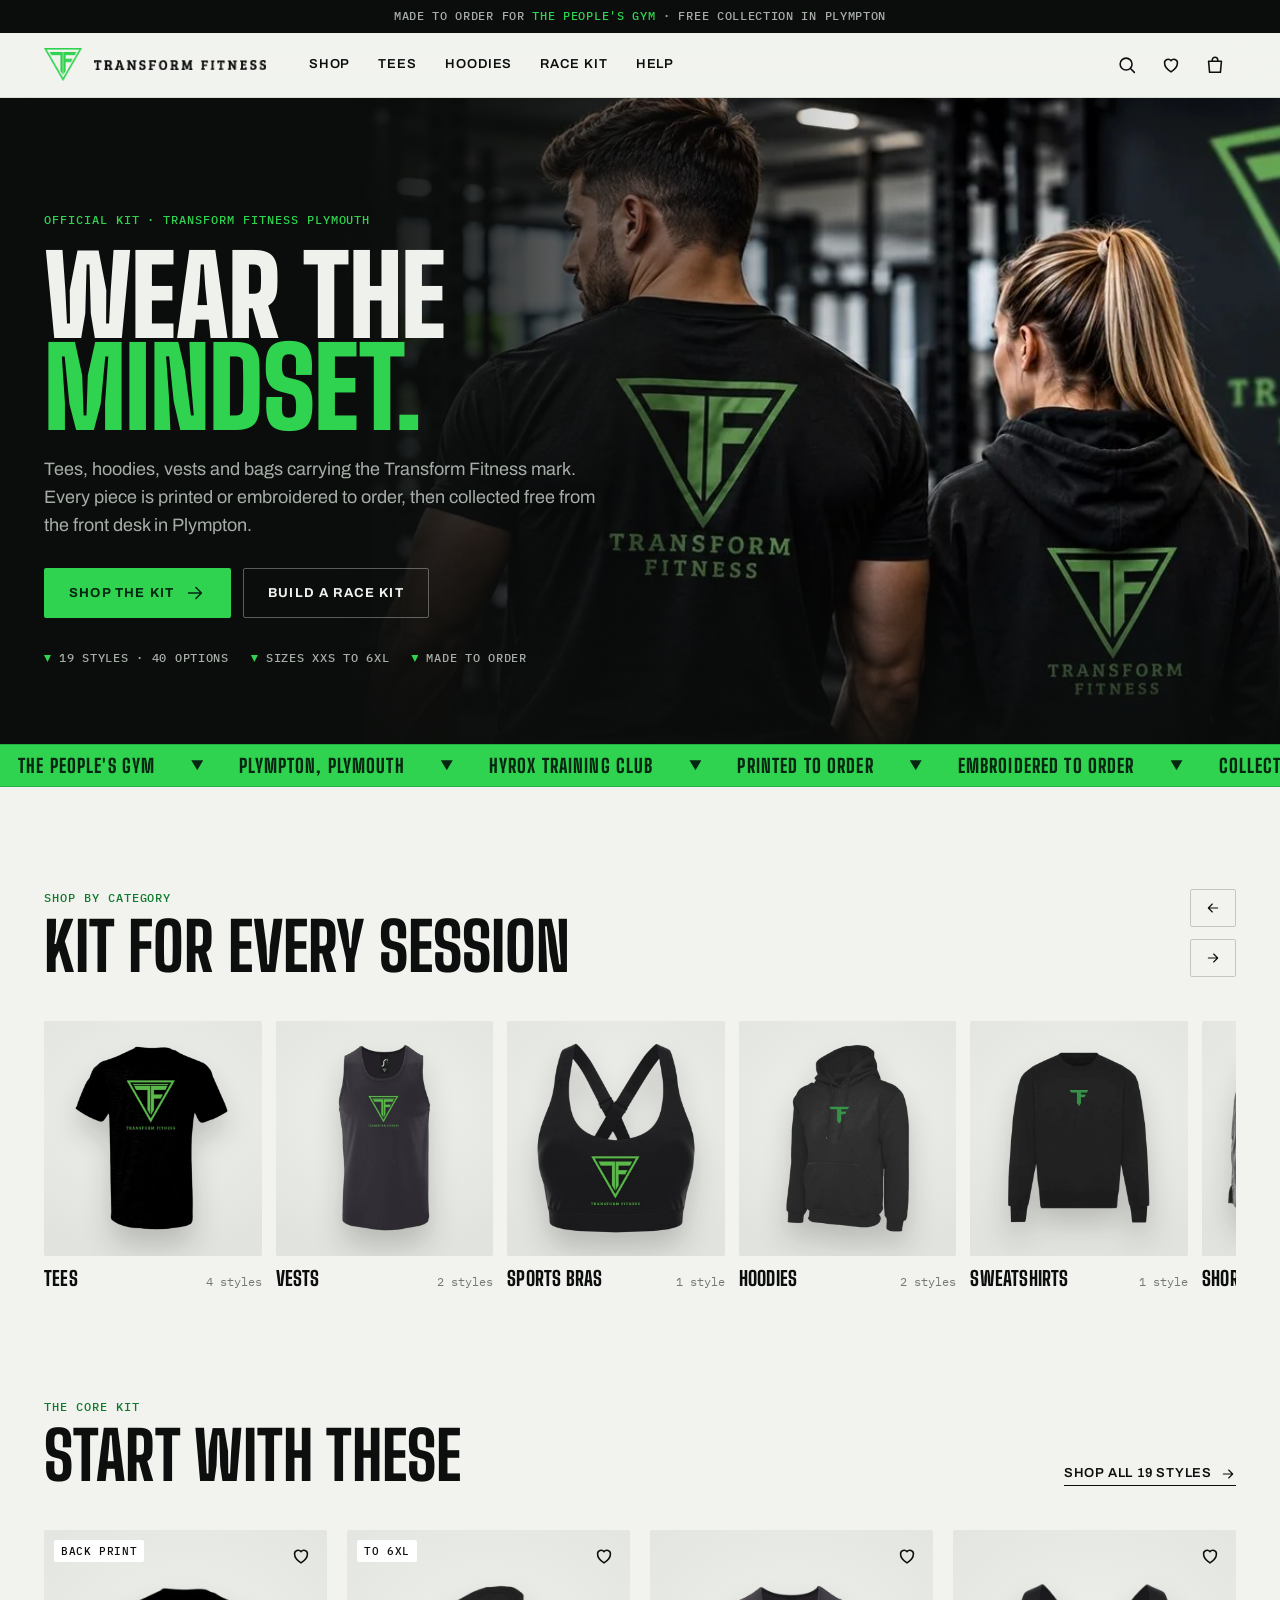
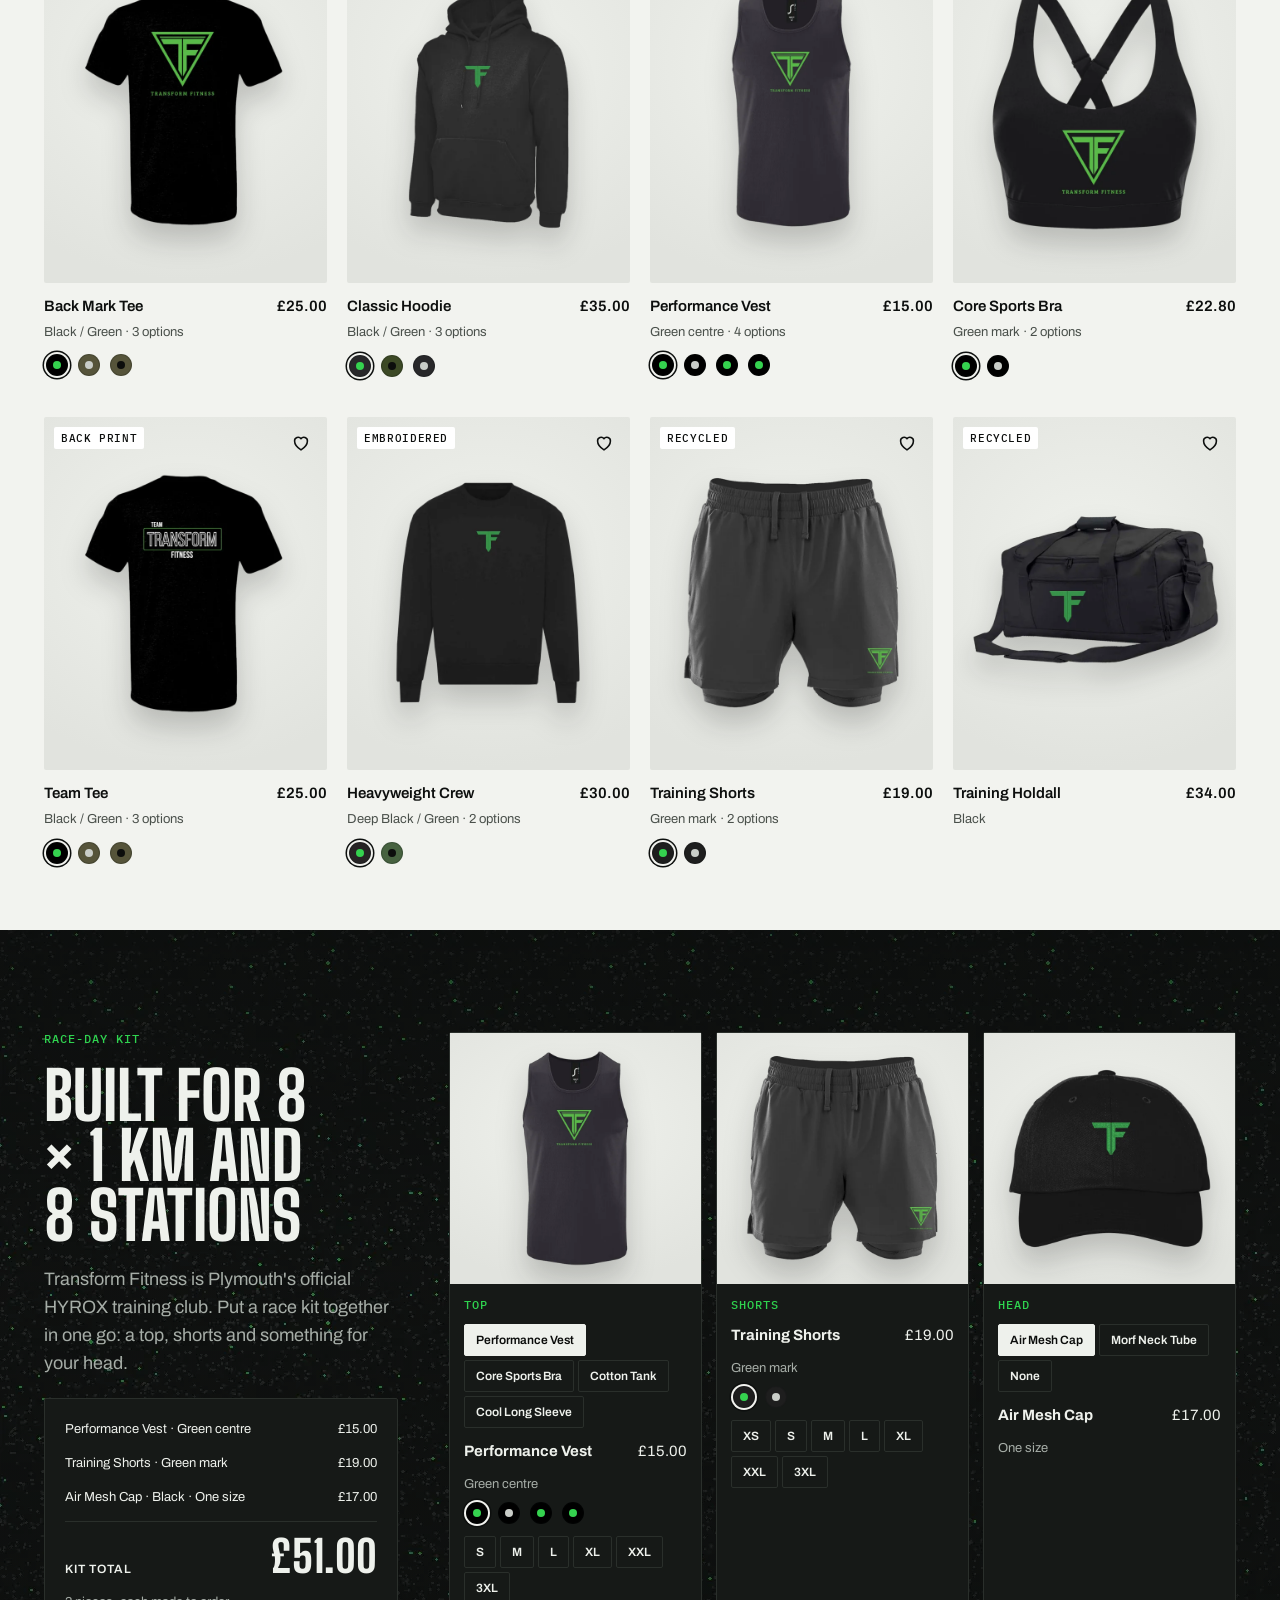
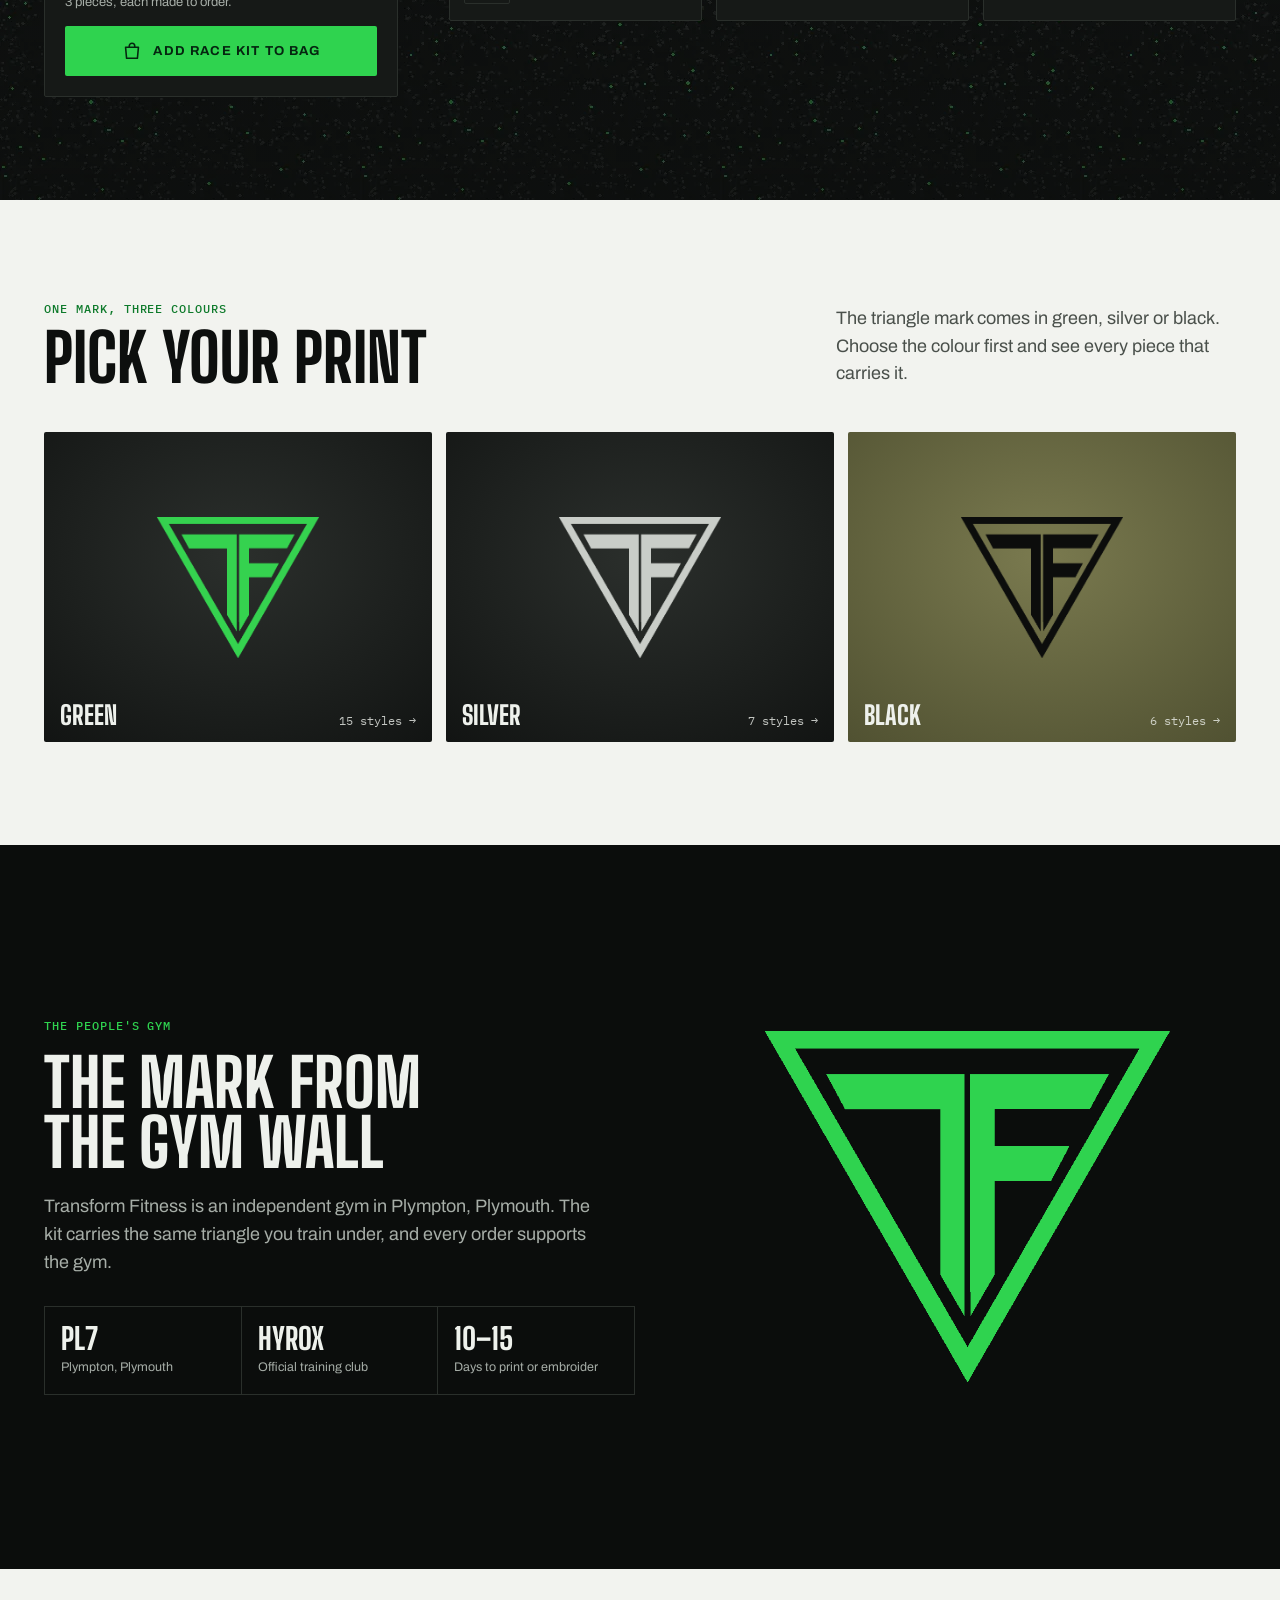
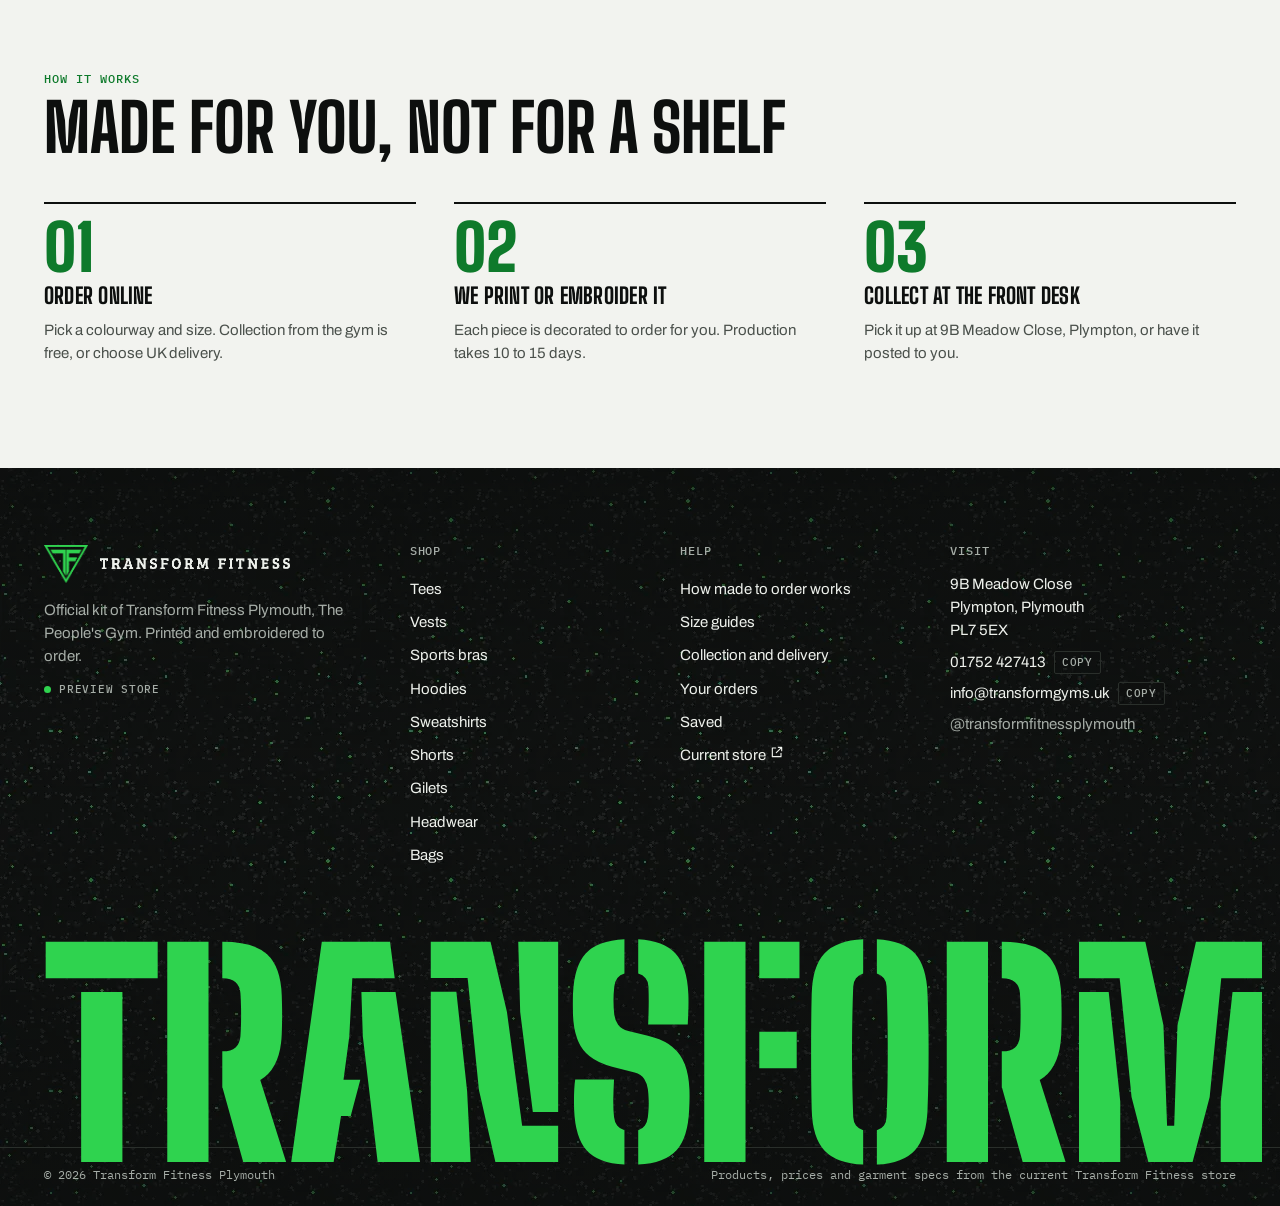
==== index.html @ b6421683 "Transform Fitness kit store for shop.tcmfuel.com Static storefront for Transform Fitness Plymouth's " ====
<!doctype html>
<html lang="en-GB">
<head>
<meta charset="utf-8">
<meta name="viewport" content="width=device-width,initial-scale=1,viewport-fit=cover">
<title>Transform Fitness Kit</title>
<meta name="description" content="Official kit of Transform Fitness Plymouth, The People's Gym. Tees, hoodies, vests, shorts and bags with the Transform Fitness mark, printed and embroidered to order.">
<!-- Checkout is preview-only (no payments yet). Remove this line once the store takes real orders. -->
<meta name="robots" content="noindex">
<meta name="theme-color" content="#0B0D0C">
<link rel="icon" href="favicon.png" type="image/png">
<link rel="apple-touch-icon" href="apple-touch-icon.png">
<link rel="canonical" href="https://shop.tcmfuel.com/">
<meta property="og:type" content="website">
<meta property="og:site_name" content="Transform Fitness Kit">
<meta property="og:title" content="Transform Fitness Kit">
<meta property="og:description" content="Official kit of Transform Fitness Plymouth, The People's Gym. Tees, hoodies, vests, shorts and bags with the Transform Fitness mark, printed and embroidered to order.">
<meta property="og:url" content="https://shop.tcmfuel.com/">
<meta property="og:image" content="https://shop.tcmfuel.com/og.jpg">
<meta property="og:image:width" content="1200">
<meta property="og:image:height" content="630">
<meta name="twitter:card" content="summary_large_image">
<link rel="preconnect" href="https://fonts.googleapis.com">
<link rel="preconnect" href="https://fonts.gstatic.com" crossorigin>
<link rel="stylesheet" href="https://fonts.googleapis.com/css2?family=Archivo:wdth,wght@62..125,400..800&family=Big+Shoulders+Display:wght@600;700;800;900&family=Big+Shoulders+Stencil+Display:wght@800;900&family=IBM+Plex+Mono:wght@400;500;600&display=swap">
<link rel="preload" href="brand/hero.webp" as="image">
<style>
:root{
  --chalk:#F2F3EF; --paper:#FFFFFF; --tile:#E1E3DE; --tile-hi:#EFF1EC;
  --ink:#0D0F0E; --ink-2:#4A504B; --ink-3:#737A74;
  --line:#D9DCD5; --line-2:#C3C7C0;
  --turf:#2FD34F; --turf-ink:#052610; --turf-text:#0E7A2B; --turf-soft:#DDF5E2;
  --danger:#B42318; --danger-soft:#FCEBE9;
  --band:#0B0D0C; --band-2:#161917; --band-3:#202421; --band-ink:#EEF1EC; --band-ink-2:#A6ADA7; --band-line:#2A2F2B;
  --shadow:0 1px 2px rgba(13,15,14,.06),0 10px 30px rgba(13,15,14,.10);
  --shadow-lg:0 24px 60px rgba(13,15,14,.22);
  --garment:drop-shadow(0 16px 14px rgba(13,15,14,.20));
  --overlay:rgba(8,10,9,.46);
  --f-display:"Big Shoulders Display","Arial Narrow","Helvetica Neue Condensed",Impact,sans-serif;
  --f-stencil:"Big Shoulders Stencil Display","Big Shoulders Display",Impact,sans-serif;
  --f-body:"Archivo","Helvetica Neue",Arial,sans-serif;
  --f-mono:"IBM Plex Mono",ui-monospace,SFMono-Regular,Menlo,Consolas,monospace;
  --r:2px; --hdr:64px;
  color-scheme:light;
}
@media (prefers-color-scheme:dark){
  :root:not([data-theme="light"]){
    --chalk:#0C0E0D; --paper:#141715; --tile:#262A27; --tile-hi:#4A4F4B;
    --ink:#EDF0EB; --ink-2:#A4ABA5; --ink-3:#747B75;
    --line:#252926; --line-2:#363B37;
    --turf:#3BE35B; --turf-ink:#04200B; --turf-text:#52EA70; --turf-soft:#11301A;
    --danger:#FF8C7C; --danger-soft:#361512;
    --shadow:0 1px 2px rgba(0,0,0,.5),0 12px 32px rgba(0,0,0,.45);
    --shadow-lg:0 24px 60px rgba(0,0,0,.6);
    --garment:drop-shadow(0 18px 16px rgba(0,0,0,.55));
    --overlay:rgba(0,0,0,.62);
    color-scheme:dark;
  }
}
:root[data-theme="dark"]{
  --chalk:#0C0E0D; --paper:#141715; --tile:#262A27; --tile-hi:#4A4F4B;
  --ink:#EDF0EB; --ink-2:#A4ABA5; --ink-3:#747B75;
  --line:#252926; --line-2:#363B37;
  --turf:#3BE35B; --turf-ink:#04200B; --turf-text:#52EA70; --turf-soft:#11301A;
  --danger:#FF8C7C; --danger-soft:#361512;
  --shadow:0 1px 2px rgba(0,0,0,.5),0 12px 32px rgba(0,0,0,.45);
  --shadow-lg:0 24px 60px rgba(0,0,0,.6);
  --garment:drop-shadow(0 18px 16px rgba(0,0,0,.55));
  --overlay:rgba(0,0,0,.62);
  color-scheme:dark;
}

*,*::before,*::after{box-sizing:border-box}
[hidden]{display:none!important}
html{-webkit-text-size-adjust:100%;scroll-padding-top:calc(var(--hdr) + 16px)}
body{margin:0;background:var(--chalk);color:var(--ink);font:400 15px/1.55 var(--f-body);-webkit-font-smoothing:antialiased;text-rendering:optimizeLegibility;overflow-x:hidden}
img{max-width:100%;display:block}
a{color:inherit;text-decoration:none}
button{font:inherit;color:inherit;background:none;border:0;padding:0;cursor:pointer;letter-spacing:inherit;text-transform:inherit}
input,select,textarea{font:inherit;color:inherit}
h1,h2,h3,h4{margin:0;text-wrap:balance}
p{margin:0}
ul{margin:0;padding:0;list-style:none}
:focus-visible{outline:2px solid var(--turf-text);outline-offset:2px}
.band :focus-visible,.hero :focus-visible{outline-color:var(--turf)}
.sr{position:absolute!important;width:1px;height:1px;overflow:hidden;clip:rect(0 0 0 0);white-space:nowrap}
.wrap{width:100%;max-width:1380px;margin-inline:auto;padding-inline:clamp(16px,4vw,44px)}
.num,.price{font-variant-numeric:tabular-nums}
.mono{font-family:var(--f-mono)}

/* ---------- type ---------- */
.eyebrow{font:500 12px/1.2 var(--f-mono);letter-spacing:.08em;text-transform:uppercase;color:var(--turf-text)}
.band .eyebrow,.hero .eyebrow{color:var(--turf)}
.h-xl{font:900 clamp(52px,8.6vw,136px)/.84 var(--f-display);text-transform:uppercase;letter-spacing:-.005em}
.h-lg{font:800 clamp(38px,5.2vw,72px)/.9 var(--f-display);text-transform:uppercase}
.h-md{font:800 clamp(28px,3.2vw,40px)/.95 var(--f-display);text-transform:uppercase}
.h-sm{font:800 22px/1 var(--f-display);text-transform:uppercase;letter-spacing:.01em}
.lede{font-size:clamp(16px,1.5vw,18px);line-height:1.55;color:var(--ink-2);max-width:56ch}
.band .lede,.hero .lede{color:var(--band-ink-2)}
.muted{color:var(--ink-2)}
.small{font-size:13px}
.label{font:600 12px/1.2 var(--f-body);letter-spacing:.08em;text-transform:uppercase}

/* ---------- buttons ---------- */
.btn{display:inline-flex;align-items:center;justify-content:center;gap:10px;min-height:50px;padding:0 24px;border-radius:var(--r);font:700 13px/1 var(--f-body);letter-spacing:.09em;text-transform:uppercase;transition:background .2s,color .2s,transform .12s,box-shadow .2s;white-space:nowrap;border:1.5px solid transparent}
.btn:active{transform:translateY(1px)}
.btn[disabled]{opacity:.45;cursor:not-allowed}
.btn-turf{background:var(--turf);color:var(--turf-ink)}
.btn-turf:hover{box-shadow:0 0 0 4px color-mix(in srgb,var(--turf) 28%,transparent)}
.btn-ink{background:var(--ink);color:var(--chalk)}
.btn-ink:hover{background:color-mix(in srgb,var(--ink) 86%,var(--turf))}
.btn-line{border-color:var(--line-2);color:var(--ink)}
.btn-line:hover{border-color:var(--ink)}
.band .btn-line,.hero .btn-line{border-color:rgba(238,241,236,.35);color:var(--band-ink)}
.band .btn-line:hover,.hero .btn-line:hover{border-color:var(--band-ink)}
.btn-block{width:100%}
.btn-sm{min-height:38px;padding:0 14px;font-size:12px}
.link{font:600 13px/1.2 var(--f-body);letter-spacing:.06em;text-transform:uppercase;display:inline-flex;gap:8px;align-items:center;border-bottom:1.5px solid currentColor;padding-bottom:3px}
.link:hover{color:var(--turf-text)}
.band .link:hover{color:var(--turf)}
.ibtn{width:42px;height:42px;display:inline-grid;place-items:center;border-radius:var(--r);position:relative;transition:background .15s}
.ibtn:hover{background:color-mix(in srgb,var(--ink) 7%,transparent)}
.ico{width:22px;height:22px;fill:none;stroke:currentColor;stroke-width:1.7;stroke-linecap:round;stroke-linejoin:round;flex:none}
.ico-sm{width:16px;height:16px}
.badge-count{position:absolute;top:4px;right:2px;min-width:18px;height:18px;padding:0 5px;border-radius:9px;background:var(--turf);color:var(--turf-ink);font:700 11px/18px var(--f-body);text-align:center}
.badge-count.bump{animation:bump .45s cubic-bezier(.3,1.6,.5,1)}
@keyframes bump{0%{transform:scale(1)}40%{transform:scale(1.45)}100%{transform:scale(1)}}

/* ---------- brand marks (masks recolour the real logo) ---------- */
.mk{display:block;aspect-ratio:739/641;background:currentColor;-webkit-mask:url(brand/mark.png) center/contain no-repeat;mask:url(brand/mark.png) center/contain no-repeat}
.wm{display:block;aspect-ratio:741/42;background:currentColor;-webkit-mask:url(brand/wordmark.png) center/contain no-repeat;mask:url(brand/wordmark.png) center/contain no-repeat}

/* ---------- header ---------- */
.announce{background:var(--band);color:var(--band-ink-2);font:500 11.5px/1.3 var(--f-mono);letter-spacing:.06em;text-transform:uppercase;text-align:center;padding:9px 16px}
.announce b{color:var(--turf);font-weight:500}
.hdr{position:sticky;top:env(safe-area-inset-top,0px);z-index:50;background:color-mix(in srgb,var(--chalk) 86%,transparent);-webkit-backdrop-filter:saturate(1.5) blur(16px);backdrop-filter:saturate(1.5) blur(16px);border-bottom:1px solid var(--line)}
.hdr-in{display:flex;align-items:center;gap:clamp(12px,2.4vw,32px);height:var(--hdr)}
.brand{display:flex;align-items:center;gap:12px;flex:none}
.brand .mk{width:38px;color:var(--turf)}
.brand .wm{width:172px;color:var(--ink)}
.nav{display:flex;align-items:stretch;gap:4px;height:100%}
.nav>a,.nav>button{display:flex;align-items:center;padding:0 12px;font:600 13px/1 var(--f-body);letter-spacing:.07em;text-transform:uppercase;position:relative}
.nav>a::after,.nav>button::after{content:"";position:absolute;left:12px;right:12px;bottom:-1px;height:2px;background:var(--turf);transform:scaleX(0);transition:transform .2s}
.nav>a:hover::after,.nav>button:hover::after,.nav>.on::after{transform:scaleX(1)}
.hdr-tools{margin-left:auto;display:flex;align-items:center;gap:2px}
.hdr .menu-btn{display:none}
.mega{position:absolute;left:0;right:0;top:100%;background:var(--paper);border-bottom:1px solid var(--line);box-shadow:var(--shadow-lg)}
.mega-in{display:grid;grid-template-columns:1fr 1fr 1.4fr;gap:40px;padding-block:32px 40px}
.mega h4{margin-bottom:14px}
.mega-list a{display:flex;justify-content:space-between;gap:12px;padding:9px 0;border-bottom:1px solid var(--line);font-weight:500}
.mega-list a:hover{color:var(--turf-text)}
.mega-list .n{color:var(--ink-3);font:400 12px/1.6 var(--f-mono)}
.mega-feat{display:grid;grid-template-columns:1fr 1fr;gap:16px}
@media (max-width:980px){
  .nav{display:none}
  .hdr .menu-btn{display:inline-grid}
  .brand .wm{width:132px}
}
@media (max-width:420px){.brand .wm{display:none}}

/* ---------- drawers, sheets, modals ---------- */
.scrim{position:fixed;inset:0;z-index:80;background:var(--overlay);animation:fade .2s ease-out}
@keyframes fade{from{opacity:0}}
.drawer{position:fixed;z-index:90;top:0;bottom:0;right:0;width:min(460px,100%);background:var(--paper);display:flex;flex-direction:column;box-shadow:var(--shadow-lg);animation:slideL .28s cubic-bezier(.2,.8,.2,1);padding-top:env(safe-area-inset-top,0px);padding-bottom:env(safe-area-inset-bottom,0px)}
.drawer.left{right:auto;left:0;animation-name:slideR}
@keyframes slideL{from{transform:translateX(100%)}}
@keyframes slideR{from{transform:translateX(-100%)}}
.drawer-hd{display:flex;align-items:center;justify-content:space-between;gap:12px;padding:14px 16px 14px 24px;border-bottom:1px solid var(--line)}
.drawer-bd{flex:1;overflow:auto;padding:8px 24px 24px;overscroll-behavior:contain}
.drawer-ft{border-top:1px solid var(--line);padding:18px 24px 22px;display:grid;gap:14px;background:var(--paper)}
.modal{position:fixed;z-index:90;left:50%;top:50%;transform:translate(-50%,-50%);width:min(760px,calc(100% - 32px));max-height:min(86vh,860px);background:var(--paper);display:flex;flex-direction:column;box-shadow:var(--shadow-lg);animation:pop .22s cubic-bezier(.2,.8,.2,1)}
@keyframes pop{from{transform:translate(-50%,-47%)}}
@media (max-width:640px){
  .modal{left:0;right:0;top:auto;bottom:0;transform:none;width:100%;max-height:88vh;animation:up .26s cubic-bezier(.2,.8,.2,1);padding-bottom:env(safe-area-inset-bottom,0px)}
  @keyframes up{from{transform:translateY(100%)}}
}

/* ---------- hero ---------- */
.hero{position:relative;background:var(--band);color:var(--band-ink);overflow:hidden;isolation:isolate}
.hero-media{position:absolute;inset:0 0 0 26%;z-index:-1}
.hero-media img{width:100%;height:100%;object-fit:cover;object-position:62% 30%}
.hero-media::after{content:"";position:absolute;inset:0;background:linear-gradient(90deg,var(--band) 0%,rgba(11,13,12,.82) 16%,rgba(11,13,12,.15) 52%,rgba(11,13,12,0) 70%),linear-gradient(0deg,rgba(11,13,12,.85) 0%,rgba(11,13,12,0) 34%)}
.hero-in{min-height:clamp(540px,46vw,700px);display:flex;align-items:flex-end}
.hero-copy{padding-block:clamp(72px,9vw,120px) clamp(44px,6vw,80px);max-width:660px;display:grid;gap:22px}
.hero-h em{font-style:normal;color:var(--turf);display:block}
.hero-cta{display:flex;flex-wrap:wrap;gap:12px;margin-top:6px}
.hero-facts{display:flex;flex-wrap:wrap;gap:8px 22px;margin-top:10px;font:500 12px/1.4 var(--f-mono);color:var(--band-ink-2);text-transform:uppercase;letter-spacing:.06em}
.hero-facts span{display:inline-flex;align-items:center;gap:8px}
.hero-facts span::before{content:"";width:7px;height:7px;background:var(--turf);clip-path:polygon(0 0,100% 0,50% 100%)}
@media (max-width:760px){
  .hero-media{position:relative;inset:auto;aspect-ratio:16/11;z-index:0}
  .hero-media img{object-position:64% 40%}
  .hero-media::after{background:linear-gradient(0deg,var(--band) 0%,rgba(11,13,12,0) 45%)}
  .hero-in{min-height:0;display:block}
  .hero-copy{padding-block:0 44px;margin-top:-18px;position:relative}
}
.ticker{background:var(--turf);color:var(--turf-ink);overflow:hidden;white-space:nowrap;border-block:1px solid color-mix(in srgb,var(--turf-ink) 20%,transparent)}
.ticker-track{display:inline-flex;animation:tick 48s linear infinite;padding-block:11px}
.ticker-track span{font:800 19px/1 var(--f-display);text-transform:uppercase;letter-spacing:.06em;padding-inline:18px;display:inline-flex;align-items:center;gap:36px}
.ticker-track span::after{content:"";width:12px;height:10px;background:currentColor;clip-path:polygon(0 0,100% 0,50% 100%)}
@keyframes tick{to{transform:translateX(-50%)}}

/* ---------- sections ---------- */
.sec{padding-block:clamp(56px,8vw,112px)}
.sec-tight{padding-block:clamp(40px,5vw,72px)}
.sec-hd{display:flex;align-items:flex-end;justify-content:space-between;gap:20px 32px;flex-wrap:wrap;margin-bottom:clamp(24px,3.4vw,44px)}
.sec-hd>div{display:grid;gap:12px}
.band{background:var(--band);color:var(--band-ink)}
.rubber{background:linear-gradient(180deg,rgba(11,13,12,.55),rgba(11,13,12,.2) 40%,rgba(11,13,12,.55)),var(--band) url(brand/rubber.webp) repeat;background-size:auto,360px}

/* ---------- category rail ---------- */
.rail-wrap{position:relative}
.rail{display:grid;grid-auto-flow:column;grid-auto-columns:clamp(160px,17vw,236px);gap:14px;overflow-x:auto;scroll-snap-type:x mandatory;padding-bottom:10px;scrollbar-width:thin}
.rail>*{scroll-snap-align:start}
.cat-tile{display:grid;gap:12px}
.cat-tile .tile{aspect-ratio:1/1.08}
.cat-tile .nm{display:flex;justify-content:space-between;align-items:baseline;gap:8px}
.cat-tile .nm b{font:800 20px/1 var(--f-display);text-transform:uppercase;letter-spacing:.01em}
.cat-tile .nm span{font:400 12px/1 var(--f-mono);color:var(--ink-3)}
.cat-tile:hover .nm b{color:var(--turf-text)}
.rail-btns{display:flex;gap:6px}

/* ---------- tiles & product cards ---------- */
.tile{position:relative;background:radial-gradient(120% 85% at 50% 38%,var(--tile-hi) 0%,var(--tile) 72%);overflow:hidden;border-radius:var(--r)}
.tile img{position:absolute;inset:4% 6%;width:88%;height:92%;object-fit:contain;filter:var(--garment);transition:opacity .35s ease,transform .6s cubic-bezier(.2,.8,.2,1)}
.grid{display:grid;grid-template-columns:repeat(4,minmax(0,1fr));gap:clamp(28px,3vw,40px) clamp(12px,1.6vw,22px)}
.grid.g3{grid-template-columns:repeat(3,minmax(0,1fr))}
@media (max-width:1180px){.grid.g-auto{grid-template-columns:repeat(3,minmax(0,1fr))}}
@media (max-width:760px){.grid,.grid.g3,.grid.g-auto{grid-template-columns:repeat(2,minmax(0,1fr))}}
.card{display:grid;gap:12px;align-content:start;position:relative}
.card .tile{aspect-ratio:4/5}
.card .tile .alt{opacity:0}
@media (hover:hover){
  .card:hover .tile .alt{opacity:1}
  .card:hover .tile .has-alt{opacity:0}
  .card:hover .tile img{transform:scale(1.035)}
}
.card-tags{position:absolute;left:10px;top:10px;display:flex;flex-wrap:wrap;gap:6px;z-index:1;pointer-events:none}
.tag{font:500 10.5px/1 var(--f-mono);letter-spacing:.06em;text-transform:uppercase;background:var(--paper);color:var(--ink);padding:6px 7px;border-radius:var(--r)}
.tag.turf{background:var(--turf);color:var(--turf-ink)}
.save-btn{position:absolute;right:6px;top:6px;z-index:2;width:40px;height:40px;display:grid;place-items:center;color:var(--ink);border-radius:50%;transition:background .15s,color .15s}
.save-btn:hover{background:color-mix(in srgb,var(--paper) 70%,transparent)}
.save-btn.on{color:var(--turf-text)}
.save-btn.on .ico{fill:currentColor}
.quick{position:absolute;left:10px;right:10px;bottom:10px;z-index:2;display:flex;gap:6px;flex-wrap:wrap;justify-content:center;opacity:0;transform:translateY(8px);transition:opacity .2s,transform .25s}
@media (hover:hover){.card:hover .quick,.card:focus-within .quick{opacity:1;transform:none}}
.quick .qs{min-width:38px;height:34px;padding:0 8px;background:var(--paper);color:var(--ink);font:600 12px/34px var(--f-body);border-radius:var(--r);box-shadow:var(--shadow)}
.quick .qs:hover{background:var(--ink);color:var(--chalk)}
.quick-plus{display:none;position:absolute;right:8px;bottom:8px;z-index:2;width:38px;height:38px;border-radius:50%;background:var(--paper);box-shadow:var(--shadow);place-items:center}
@media (hover:none){.quick{display:none}.quick-plus{display:grid}}
.card-info{display:grid;gap:4px}
.card-row{display:flex;justify-content:space-between;gap:12px;align-items:baseline}
.card-name{font-weight:600;font-size:15px;line-height:1.3}
.card-name:hover{color:var(--turf-text)}
.card-sub{font-size:13px;color:var(--ink-2)}
.card-price{font-weight:600;font-size:15px;white-space:nowrap}
.swatches{display:flex;gap:6px;flex-wrap:wrap;margin-top:6px}
.sw{display:block;width:22px;height:22px;border-radius:50%;position:relative;border:1px solid color-mix(in srgb,var(--ink) 22%,transparent);background:var(--g);flex:none}
.sw::after{content:"";position:absolute;inset:6px;border-radius:50%;background:var(--l,transparent)}
.sw.on,.sw:hover{box-shadow:0 0 0 2px var(--chalk),0 0 0 3.5px var(--ink)}
.sw-btn{padding:2px;border-radius:50%;display:inline-grid}

/* ---------- print colour tiles ---------- */
.prints{display:grid;grid-template-columns:repeat(3,minmax(0,1fr));gap:14px}
.print-tile{position:relative;aspect-ratio:5/4;display:grid;place-items:center;overflow:hidden;border-radius:var(--r);isolation:isolate}
.print-tile .mk{width:42%;transition:transform .5s cubic-bezier(.2,.8,.2,1)}
.print-tile:hover .mk{transform:scale(1.06) translateY(-2%)}
.print-tile .cap{position:absolute;left:16px;right:16px;bottom:14px;display:flex;justify-content:space-between;align-items:baseline;color:#EEF1EC}
.print-tile .cap b{font:800 26px/1 var(--f-display);text-transform:uppercase}
.print-tile .cap span{font:400 12px/1 var(--f-mono);opacity:.8}
.print-tile.dark{background:radial-gradient(90% 90% at 50% 40%,#2B2F2C,#0E100F)}
.print-tile.olive{background:radial-gradient(90% 90% at 50% 40%,#7A7A4F,#4A4B2D)}
@media (max-width:760px){.prints{grid-template-columns:1fr}.print-tile{aspect-ratio:16/9}.print-tile .mk{width:26%}}

/* ---------- race kit ---------- */
.kit{display:grid;grid-template-columns:minmax(0,.9fr) minmax(0,2fr);gap:clamp(28px,4vw,64px);align-items:start}
.kit-intro{display:grid;gap:20px;position:sticky;top:calc(var(--hdr) + 24px)}
.kit-slots{display:grid;grid-template-columns:repeat(3,minmax(0,1fr));gap:14px}
.slot{background:var(--band-2);border:1px solid var(--band-line);display:grid;align-content:start;border-radius:var(--r)}
.slot .tile{aspect-ratio:1/1;border-radius:0}
.slot-bd{padding:14px 14px 16px;display:grid;gap:12px}
.slot-tabs{display:flex;gap:4px;flex-wrap:wrap}
.chip{height:32px;padding:0 11px;border:1px solid var(--line-2);border-radius:var(--r);font:600 12px/30px var(--f-body);white-space:nowrap}
.chip.on{background:var(--ink);color:var(--chalk);border-color:var(--ink)}
.band .chip{border-color:var(--band-line);color:var(--band-ink)}
.band .chip:hover{border-color:var(--band-ink-2)}
.band .chip.on{background:var(--band-ink);color:var(--band);border-color:var(--band-ink)}
.kit-total{background:var(--band-2);border:1px solid var(--band-line);padding:20px;display:grid;gap:14px;border-radius:var(--r)}
.kit-total .row{display:flex;justify-content:space-between;align-items:baseline;gap:12px}
.kit-total .big{font:800 44px/1 var(--f-display)}
.kit-note{font-size:13px;color:var(--band-ink-2);min-height:20px}
@media (max-width:1100px){.kit{grid-template-columns:1fr}.kit-intro{position:static}}
@media (max-width:760px){.kit-slots{grid-template-columns:1fr}.slot{grid-template-columns:120px 1fr}.slot .tile{aspect-ratio:auto;min-height:100%}}

/* ---------- how it works ---------- */
.steps{display:grid;grid-template-columns:repeat(3,minmax(0,1fr));gap:clamp(16px,3vw,40px);counter-reset:s}
.step{display:grid;gap:12px;align-content:start;border-top:2px solid var(--ink);padding-top:18px}
.step .n{font:900 64px/.8 var(--f-display);color:var(--turf-text)}
@media (max-width:760px){.steps{grid-template-columns:1fr}}

/* ---------- about band ---------- */
.about{display:grid;grid-template-columns:minmax(0,1.1fr) minmax(0,1fr);gap:clamp(28px,5vw,80px);align-items:center}
.about-fig{position:relative;aspect-ratio:1/1;max-width:520px;width:100%;justify-self:center;display:grid;place-items:center}
.about-fig .mk{width:78%;color:var(--turf);filter:drop-shadow(0 0 40px rgba(59,227,91,.25))}
.facts{display:grid;grid-template-columns:repeat(3,minmax(0,1fr));gap:1px;background:var(--band-line);border:1px solid var(--band-line);margin-top:10px}
.facts>div{background:var(--band);padding:16px 16px 18px;display:grid;gap:6px}
.facts b{font:800 30px/1 var(--f-display);color:var(--band-ink)}
.facts span{font-size:12.5px;color:var(--band-ink-2);line-height:1.35}
@media (max-width:860px){.about{grid-template-columns:1fr}.about-fig{max-width:300px;order:-1}}
@media (max-width:480px){.facts{grid-template-columns:1fr}}

/* ---------- footer ---------- */
.foot{padding-top:clamp(48px,6vw,88px);overflow:hidden}
.foot-cols{display:grid;grid-template-columns:1.4fr 1fr 1fr 1.2fr;gap:32px}
.foot h4{font:500 12px/1.2 var(--f-mono);letter-spacing:.08em;text-transform:uppercase;color:var(--band-ink-2);margin-bottom:14px}
.foot li{padding:5px 0}
.foot li a:hover{color:var(--turf)}
.foot .addr{font-style:normal;display:grid;gap:8px;color:var(--band-ink)}
.copyable{display:inline-flex;align-items:center;gap:8px}
.copyable button{font:500 11px/1 var(--f-mono);text-transform:uppercase;letter-spacing:.06em;color:var(--band-ink-2);border:1px solid var(--band-line);padding:5px 7px;border-radius:var(--r)}
.copyable button:hover{color:var(--band-ink);border-color:var(--band-ink-2)}
.giant{font:900 clamp(92px,21.5vw,340px)/.78 var(--f-stencil);text-transform:uppercase;color:var(--turf);letter-spacing:-.01em;white-space:nowrap;margin-top:clamp(40px,6vw,80px);margin-bottom:-.06em;user-select:none;text-align:center}
.foot-base{border-top:1px solid var(--band-line);padding-block:18px 22px;display:flex;justify-content:space-between;gap:10px 24px;flex-wrap:wrap;font:400 12px/1.5 var(--f-mono);color:var(--band-ink-2)}
@media (max-width:900px){.foot-cols{grid-template-columns:1fr 1fr}}
@media (max-width:520px){.foot-cols{grid-template-columns:1fr}}

/* ---------- shop / PLP ---------- */
.crumbs{display:flex;gap:8px;flex-wrap:wrap;font:400 12px/1.4 var(--f-mono);color:var(--ink-3);text-transform:uppercase;letter-spacing:.05em}
.crumbs a:hover{color:var(--ink)}
.plp-hd{display:grid;gap:14px;padding-block:clamp(28px,4vw,52px) 22px}
.plp-hd .row{display:flex;justify-content:space-between;align-items:flex-end;gap:16px;flex-wrap:wrap}
.cat-chips{display:flex;gap:6px;overflow-x:auto;padding-bottom:4px;scrollbar-width:none}
.cat-chips::-webkit-scrollbar{display:none}
.plp{display:grid;grid-template-columns:250px minmax(0,1fr);gap:clamp(24px,3vw,48px);padding-bottom:clamp(56px,8vw,112px)}
.filters{position:sticky;top:calc(var(--hdr) + 20px);align-self:start;display:grid;gap:26px;max-height:calc(100vh - var(--hdr) - 40px);overflow:auto;padding-right:6px;scrollbar-width:thin}
.fgroup{display:grid;gap:12px}
.fgroup h4{display:flex;justify-content:space-between;align-items:center}
.fopts{display:grid;gap:4px}
.fopt{display:flex;align-items:center;gap:10px;padding:7px 8px;margin-inline:-8px;border-radius:var(--r);cursor:pointer;font-size:14px}
.fopt:hover{background:color-mix(in srgb,var(--ink) 5%,transparent)}
.fopt input{position:absolute;opacity:0;pointer-events:none}
.fopt .box{width:18px;height:18px;border:1.5px solid var(--line-2);border-radius:var(--r);display:grid;place-items:center;flex:none;transition:background .15s,border-color .15s}
.fopt input:checked+.box{background:var(--ink);border-color:var(--ink);color:var(--chalk)}
.fopt input:focus-visible+.box{outline:2px solid var(--turf-text);outline-offset:2px}
.fopt .box .ico{width:12px;height:12px;stroke-width:3;opacity:0}
.fopt input:checked+.box .ico{opacity:1}
.fopt .dot{width:14px;height:14px;border-radius:50%;border:1px solid color-mix(in srgb,var(--ink) 25%,transparent);flex:none}
.fopt .ct{margin-left:auto;font:400 12px/1 var(--f-mono);color:var(--ink-3)}
.size-grid{display:grid;grid-template-columns:repeat(4,1fr);gap:6px}
.size-grid label{position:relative}
.size-grid input{position:absolute;opacity:0}
.size-grid span{display:grid;place-items:center;height:36px;border:1px solid var(--line-2);border-radius:var(--r);font:600 12px/1 var(--f-body);cursor:pointer}
.size-grid input:checked+span{background:var(--ink);color:var(--chalk);border-color:var(--ink)}
.size-grid input:focus-visible+span{outline:2px solid var(--turf-text);outline-offset:2px}
.range{width:100%;accent-color:var(--turf-text)}
.toolbar{display:flex;align-items:center;justify-content:space-between;gap:12px;margin-bottom:18px;flex-wrap:wrap}
.active-f{display:flex;gap:6px;flex-wrap:wrap;align-items:center}
.pill{display:inline-flex;align-items:center;gap:6px;height:30px;padding:0 8px 0 11px;background:var(--turf-soft);color:var(--ink);border-radius:15px;font:500 12.5px/1 var(--f-body)}
.pill .ico{width:14px;height:14px}
.select{height:40px;border:1px solid var(--line-2);background:var(--paper);border-radius:var(--r);padding:0 34px 0 12px;appearance:none;-webkit-appearance:none;background-image:linear-gradient(45deg,transparent 50%,var(--ink-2) 50%),linear-gradient(135deg,var(--ink-2) 50%,transparent 50%);background-position:calc(100% - 17px) 17px,calc(100% - 12px) 17px;background-size:5px 5px;background-repeat:no-repeat;font-size:14px}
.filter-btn{display:none}
.search-inline{position:relative}
.search-inline input{height:40px;width:min(260px,100%);border:1px solid var(--line-2);background:var(--paper);border-radius:var(--r);padding:0 12px 0 36px;font-size:14px}
.search-inline .ico{position:absolute;left:10px;top:11px;width:18px;height:18px;color:var(--ink-3)}
.empty{display:grid;justify-items:start;gap:14px;padding:48px 0}
@media (max-width:1000px){
  .plp{grid-template-columns:1fr}
  .filters{display:none}
  .filter-btn{display:inline-flex}
}
.sheet-filters{display:grid;gap:26px}

/* ---------- PDP ---------- */
.pdp{display:grid;grid-template-columns:minmax(0,1.2fr) minmax(0,1fr);gap:clamp(24px,4.5vw,72px);padding-block:18px clamp(48px,6vw,88px)}
.gallery{display:grid;grid-template-columns:76px minmax(0,1fr);gap:14px;align-self:start;position:sticky;top:calc(var(--hdr) + 18px)}
.thumbs{display:grid;gap:10px;align-content:start}
.thumbs button{aspect-ratio:1/1;position:relative;border-radius:var(--r);outline:1.5px solid transparent;outline-offset:2px}
.thumbs button.on{outline-color:var(--ink)}
.thumbs .tile{position:absolute;inset:0}
.main-img{aspect-ratio:1/1}
.main-img .view-lbl{position:absolute;left:14px;bottom:12px;font:500 11px/1 var(--f-mono);letter-spacing:.08em;text-transform:uppercase;color:var(--ink-2)}
.carousel{display:none}
.buy{display:grid;gap:22px;align-content:start}
.buy-hd{display:grid;gap:10px}
.buy-meta{display:flex;gap:10px;flex-wrap:wrap;font:400 12px/1.2 var(--f-mono);color:var(--ink-3);text-transform:uppercase;letter-spacing:.05em}
.buy-title{font:900 clamp(40px,4.6vw,64px)/.88 var(--f-display);text-transform:uppercase}
.buy-price{font:600 22px/1 var(--f-body)}
.opt-hd{display:flex;justify-content:space-between;align-items:baseline;gap:12px;margin-bottom:10px}
.opt-hd .val{font-weight:500;color:var(--ink-2);text-transform:none;letter-spacing:0;font-size:14px;margin-left:6px}
.variants{display:flex;gap:10px;flex-wrap:wrap}
.vbtn{width:74px;display:grid;gap:6px;text-align:left}
.vbtn .tile{aspect-ratio:1/1;outline:1.5px solid transparent;outline-offset:2px}
.vbtn.on .tile{outline-color:var(--ink)}
.vbtn .tile img{inset:6%;width:88%;height:88%}
.vbtn .vl{font-size:11.5px;line-height:1.25;color:var(--ink-2)}
.sizes{display:grid;grid-template-columns:repeat(auto-fill,minmax(58px,1fr));gap:8px}
.sbtn{height:48px;border:1px solid var(--line-2);border-radius:var(--r);font:600 13.5px/1 var(--f-body);position:relative;background:var(--paper)}
.sbtn:hover{border-color:var(--ink)}
.sbtn.on{background:var(--ink);color:var(--chalk);border-color:var(--ink)}
.sbtn .fit{position:absolute;top:-7px;right:-5px;background:var(--turf);color:var(--turf-ink);font:700 9px/1 var(--f-body);letter-spacing:.06em;text-transform:uppercase;padding:3px 4px;border-radius:var(--r)}
.sbtn.one{grid-column:1/-1}
.size-err{color:var(--danger);font-size:13px;font-weight:500}
.shake{animation:shake .4s}
@keyframes shake{25%{transform:translateX(-5px)}50%{transform:translateX(5px)}75%{transform:translateX(-3px)}}
.qty{display:inline-flex;align-items:center;border:1px solid var(--line-2);border-radius:var(--r);height:50px}
.qty button{width:44px;height:100%;display:grid;place-items:center}
.qty button:disabled{opacity:.35}
.qty output{min-width:28px;text-align:center;font-weight:600}
.buy-row{display:flex;gap:10px}
.buy-row .btn-turf{flex:1;min-width:0}
@media (max-width:480px){.btn-price{display:none}}
.buy-row .save{width:50px;padding:0;border-color:var(--line-2)}
.buy-row .save.on{color:var(--turf-text)}
.buy-row .save.on .ico{fill:currentColor}
.assure{display:grid;gap:10px;border-top:1px solid var(--line);padding-top:18px}
.assure div{display:flex;gap:12px;align-items:flex-start;font-size:14px;color:var(--ink-2)}
.assure .ico{color:var(--turf-text);margin-top:1px}
.assure b{color:var(--ink);font-weight:600}
.acc{border-top:1px solid var(--line)}
.acc details{border-bottom:1px solid var(--line)}
.acc summary{list-style:none;display:flex;justify-content:space-between;align-items:center;padding:16px 0;cursor:pointer;font:600 13px/1.2 var(--f-body);letter-spacing:.08em;text-transform:uppercase}
.acc summary::-webkit-details-marker{display:none}
.acc summary .ico{transition:transform .2s}
.acc details[open] summary .ico{transform:rotate(45deg)}
.acc .acc-bd{padding:0 0 20px;display:grid;gap:10px;color:var(--ink-2);font-size:14.5px}
.bullets li{position:relative;padding-left:18px;margin:4px 0}
.bullets li::before{content:"";position:absolute;left:0;top:.62em;width:8px;height:7px;background:var(--turf-text);clip-path:polygon(0 0,100% 0,50% 100%)}
.spec{display:grid;grid-template-columns:auto 1fr;gap:6px 18px;font-size:14px}
.spec dt{color:var(--ink-3);font:400 12px/1.7 var(--f-mono);text-transform:uppercase}
.spec dd{margin:0;color:var(--ink)}
.sticky-buy{display:none}
@media (max-width:900px){
  .pdp{grid-template-columns:minmax(0,1fr);padding-top:6px}
  .gallery{display:none}
  .carousel{display:block;margin-inline:calc(-1 * clamp(16px,4vw,44px))}
  .car-track{display:flex;overflow-x:auto;scroll-snap-type:x mandatory;scrollbar-width:none}
  .car-track::-webkit-scrollbar{display:none}
  .car-track .tile{flex:0 0 100%;aspect-ratio:1/1;scroll-snap-align:center;border-radius:0}
  .car-dots{display:flex;justify-content:center;gap:6px;padding:12px 0 0}
  .car-dots span{width:22px;height:3px;background:var(--line-2)}
  .car-dots span.on{background:var(--ink)}
  .sticky-buy{display:flex;position:fixed;left:0;right:0;bottom:0;z-index:40;background:var(--paper);border-top:1px solid var(--line);padding:10px 16px calc(10px + env(safe-area-inset-bottom,0px));gap:12px;align-items:center;box-shadow:0 -8px 24px rgba(0,0,0,.08)}
  .sticky-buy .btn{flex:1}
  .pdp-page{padding-bottom:84px}
}

/* ---------- size guide ---------- */
.sg{display:grid;gap:22px}
.tbl-wrap{overflow-x:auto;border:1px solid var(--line);border-radius:var(--r)}
.tbl{border-collapse:collapse;width:100%;font-size:14px;min-width:520px}
.tbl th,.tbl td{padding:11px 12px;text-align:center;border-bottom:1px solid var(--line);white-space:nowrap}
.tbl thead th{font:600 12px/1 var(--f-body);letter-spacing:.06em;text-transform:uppercase;background:var(--chalk)}
.tbl tbody th{text-align:left;font-weight:500;color:var(--ink-2)}
.tbl td{font-family:var(--f-mono);font-size:13px}
.tbl .hit{background:var(--turf-soft);color:var(--ink);font-weight:600}
.tbl tr:last-child>*{border-bottom:0}
.seg{display:inline-flex;border:1px solid var(--line-2);border-radius:var(--r);padding:2px;gap:2px}
.seg button{height:30px;padding:0 12px;font:600 12px/1 var(--f-body);border-radius:1px}
.seg button.on{background:var(--ink);color:var(--chalk)}
.finder{background:var(--chalk);border:1px solid var(--line);padding:18px;display:grid;gap:12px;border-radius:var(--r)}
.finder-row{display:flex;gap:10px;flex-wrap:wrap;align-items:center}
.finder input{height:44px;width:120px;border:1px solid var(--line-2);background:var(--paper);border-radius:var(--r);padding:0 12px;font:500 16px/1 var(--f-mono)}
.finder .res{font-weight:600}
.finder .res b{color:var(--turf-text);font:800 24px/1 var(--f-display);margin-left:4px}

/* ---------- bag ---------- */
.line{display:grid;grid-template-columns:88px minmax(0,1fr);gap:14px;padding:16px 0;border-bottom:1px solid var(--line)}
.line .tile{aspect-ratio:1/1}
.line-bd{display:grid;gap:6px;align-content:start}
.line-top{display:flex;justify-content:space-between;gap:10px;align-items:baseline}
.line-name{font-weight:600;line-height:1.3}
.line-sub{font-size:13px;color:var(--ink-2)}
.line-ctl{display:flex;justify-content:space-between;align-items:center;margin-top:4px}
.line .qty{height:36px}
.line .qty button{width:34px}
.rm{font-size:12.5px;color:var(--ink-2);text-decoration:underline;text-underline-offset:3px}
.rm:hover{color:var(--danger)}
.prog{display:grid;gap:8px;font-size:13px;color:var(--ink-2)}
.prog-bar{height:4px;background:var(--line);overflow:hidden}
.prog-bar i{display:block;height:100%;background:var(--turf-text);transition:width .4s cubic-bezier(.2,.8,.2,1)}
.tot{display:flex;justify-content:space-between;align-items:baseline;gap:12px}
.tot b{font-size:18px}
.bag-empty{display:grid;gap:18px;padding-top:24px}
.mini-grid{display:grid;grid-template-columns:repeat(3,minmax(0,1fr));gap:10px}
.mini{display:grid;gap:6px;font-size:12.5px;line-height:1.3}
.mini .tile{aspect-ratio:1/1}

/* ---------- search ---------- */
.search-pane{position:fixed;z-index:90;left:0;right:0;top:0;background:var(--paper);box-shadow:var(--shadow-lg);animation:down .25s cubic-bezier(.2,.8,.2,1);padding-top:env(safe-area-inset-top,0px);max-height:92vh;display:flex;flex-direction:column}
@keyframes down{from{transform:translateY(-100%)}}
.search-bar{display:flex;align-items:center;gap:12px;height:76px;border-bottom:1px solid var(--line)}
.search-bar input{flex:1;height:56px;border:0;background:transparent;font:800 clamp(26px,3vw,36px)/1 var(--f-display);text-transform:uppercase;letter-spacing:.01em;outline:none;min-width:0}
.search-bar input::placeholder{color:var(--ink-3)}
input[type=search]::-webkit-search-cancel-button{-webkit-appearance:none;appearance:none}
.search-res{overflow:auto;padding-block:20px 28px}
.sres{display:grid;grid-template-columns:64px minmax(0,1fr) auto;gap:14px;align-items:center;padding:8px;margin-inline:-8px;border-radius:var(--r)}
.sres .tile{aspect-ratio:1/1}
.sres.on,.sres:hover{background:var(--chalk)}
.sres b{font-weight:600;display:block}
.sres span{font-size:13px;color:var(--ink-2)}
.kbd{font:500 11px/1 var(--f-mono);border:1px solid var(--line-2);border-radius:var(--r);padding:4px 6px;color:var(--ink-3)}
.sugg{display:flex;gap:8px;flex-wrap:wrap}

/* ---------- checkout ---------- */
.co{display:grid;grid-template-columns:minmax(0,1.35fr) minmax(0,1fr);gap:clamp(24px,4vw,64px);padding-block:12px clamp(56px,8vw,112px);align-items:start}
.co-sec{background:var(--paper);border:1px solid var(--line);padding:clamp(18px,2.4vw,28px);display:grid;gap:18px;border-radius:var(--r)}
.co-sec+.co-sec{margin-top:14px}
.co-sec h2{display:flex;align-items:center;gap:12px}
.co-sec h2 .n{width:28px;height:28px;display:grid;place-items:center;background:var(--ink);color:var(--chalk);font:700 13px/1 var(--f-body);border-radius:50%}
.fields{display:grid;grid-template-columns:1fr 1fr;gap:14px}
.fields .full{grid-column:1/-1}
@media (max-width:560px){.fields{grid-template-columns:1fr}}
.field{display:grid;gap:7px}
.field label{font:600 12px/1.2 var(--f-body);letter-spacing:.07em;text-transform:uppercase}
.field label span{font-weight:400;text-transform:none;letter-spacing:0;color:var(--ink-3)}
.field input,.field textarea{height:48px;border:1px solid var(--line-2);background:var(--paper);border-radius:var(--r);padding:0 14px;font-size:15px;transition:border-color .15s,box-shadow .15s}
.field textarea{height:92px;padding:12px 14px;resize:vertical}
.field input:focus,.field textarea:focus{outline:none;border-color:var(--turf-text);box-shadow:0 0 0 3px color-mix(in srgb,var(--turf-text) 18%,transparent)}
.field.err input{border-color:var(--danger)}
.field .msg{font-size:12.5px;color:var(--danger);font-weight:500}
.radios{display:grid;gap:10px}
.rcard{display:grid;grid-template-columns:auto minmax(0,1fr) auto;gap:14px;align-items:start;border:1.5px solid var(--line-2);padding:16px;border-radius:var(--r);cursor:pointer;background:var(--paper)}
.rcard input{position:absolute;opacity:0}
.rcard .rd{width:20px;height:20px;border-radius:50%;border:1.5px solid var(--line-2);display:grid;place-items:center;margin-top:1px}
.rcard.on{border-color:var(--ink)}
.rcard.on .rd{border-color:var(--ink)}
.rcard.on .rd::after{content:"";width:10px;height:10px;border-radius:50%;background:var(--ink)}
.rcard:focus-within{outline:2px solid var(--turf-text);outline-offset:2px}
.rcard b{display:block;font-weight:600;margin-bottom:3px}
.rcard span{font-size:13.5px;color:var(--ink-2)}
.rcard .p{font-weight:600}
.note{display:flex;gap:12px;align-items:flex-start;background:var(--turf-soft);padding:14px 16px;font-size:14px;border-radius:var(--r);color:var(--ink)}
.note .ico{color:var(--turf-text)}
.summary{background:var(--paper);border:1px solid var(--line);padding:clamp(18px,2.4vw,28px);position:sticky;top:calc(var(--hdr) + 18px);display:grid;gap:16px;border-radius:var(--r)}
.summary .line{grid-template-columns:64px minmax(0,1fr) auto;padding:10px 0}
.summary .line .tile{position:relative}
.summary .qbadge{position:absolute;top:-6px;right:-6px;min-width:20px;height:20px;border-radius:10px;background:var(--ink);color:var(--chalk);font:700 11px/20px var(--f-body);text-align:center;padding:0 5px}
.sum-rows{display:grid;gap:8px;border-top:1px solid var(--line);padding-top:14px}
.sum-rows .tot{font-size:14.5px}
.sum-rows .grand{border-top:1px solid var(--line);padding-top:12px;margin-top:4px}
.sum-rows .grand b{font:800 30px/1 var(--f-display)}
@media (max-width:960px){.co{grid-template-columns:1fr}.summary{position:static;order:-1}}

/* ---------- confirmation ---------- */
.conf-hd{padding-block:clamp(48px,7vw,96px) clamp(40px,5vw,64px);display:grid;gap:18px}
.ref{font:500 clamp(22px,3vw,34px)/1 var(--f-mono);color:var(--turf);letter-spacing:.04em}
.timeline{display:grid;grid-template-columns:repeat(3,minmax(0,1fr));gap:0;margin-top:14px;border-top:1px solid var(--band-line)}
.timeline>div{padding:18px 18px 0 0;display:grid;gap:6px;position:relative}
.timeline>div::before{content:"";position:absolute;top:-6px;left:0;width:11px;height:11px;border-radius:50%;background:var(--band-3);border:2px solid var(--band-line)}
.timeline>div.done::before{background:var(--turf);border-color:var(--turf)}
.timeline b{font-weight:600}
.timeline span{font-size:13px;color:var(--band-ink-2)}
@media (max-width:640px){.timeline{grid-template-columns:1fr}.timeline>div{padding:14px 0 14px 22px}.timeline>div::before{top:18px}}
.conf-grid{display:grid;grid-template-columns:minmax(0,1.2fr) minmax(0,1fr);gap:clamp(24px,4vw,56px);padding-block:clamp(36px,5vw,64px) clamp(56px,8vw,112px);align-items:start}
@media (max-width:900px){.conf-grid{grid-template-columns:1fr}}
.legacy{display:grid;gap:10px}
.legacy a{display:flex;justify-content:space-between;align-items:center;gap:12px;padding:12px 14px;border:1px solid var(--line-2);border-radius:var(--r);font-size:14px}
.legacy a:hover{border-color:var(--ink)}

/* ---------- toasts ---------- */
.toasts{position:fixed;z-index:95;left:16px;bottom:calc(16px + env(safe-area-inset-bottom,0px));display:grid;gap:10px;width:min(380px,calc(100% - 32px))}
.toast{display:grid;grid-template-columns:52px minmax(0,1fr) auto;gap:12px;align-items:center;background:var(--ink);color:var(--chalk);padding:10px 12px 10px 10px;box-shadow:var(--shadow-lg);border-radius:var(--r);animation:tin .3s cubic-bezier(.2,.8,.2,1)}
.toast.plain{grid-template-columns:minmax(0,1fr) auto;padding-left:16px}
.toast .tile{aspect-ratio:1/1}
.toast b{display:block;font-weight:600;font-size:14px}
.toast span{font-size:12.5px;opacity:.75}
.toast button{font:700 12px/1 var(--f-body);letter-spacing:.07em;text-transform:uppercase;color:var(--turf);padding:8px}
@keyframes tin{from{transform:translateY(16px);opacity:0}}
@media (max-width:900px){.pdp-page~.toasts,.has-sticky .toasts{bottom:calc(84px + env(safe-area-inset-bottom,0px))}}

/* ---------- misc pages ---------- */
.page-hd{padding-block:clamp(32px,5vw,64px) clamp(20px,3vw,36px);display:grid;gap:14px}
.help{display:grid;grid-template-columns:220px minmax(0,1fr);gap:clamp(24px,4vw,64px);padding-bottom:clamp(56px,8vw,112px)}
.help nav{position:sticky;top:calc(var(--hdr) + 20px);align-self:start;display:grid;gap:4px}
.help nav a{padding:8px 0;font-weight:500;color:var(--ink-2);border-bottom:1px solid var(--line)}
.help nav a:hover{color:var(--ink)}
.help section{display:grid;gap:14px;padding-bottom:40px;margin-bottom:40px;border-bottom:1px solid var(--line);max-width:70ch}
.help section:last-child{border-bottom:0}
.help p{color:var(--ink-2)}
.guides{display:grid;grid-template-columns:repeat(auto-fill,minmax(200px,1fr));gap:8px}
.guides button{display:flex;justify-content:space-between;align-items:center;gap:10px;padding:12px 14px;border:1px solid var(--line-2);border-radius:var(--r);text-align:left;font-weight:500}
.guides button:hover{border-color:var(--ink)}
@media (max-width:800px){.help{grid-template-columns:1fr}.help nav{position:static;grid-auto-flow:column;overflow-x:auto}.help nav a{white-space:nowrap;padding:8px 12px 8px 0;border:0}}
.orders{display:grid;gap:12px;padding-bottom:clamp(56px,8vw,112px)}
.order-row{display:grid;grid-template-columns:minmax(0,1fr) auto;gap:14px;align-items:center;background:var(--paper);border:1px solid var(--line);padding:16px 18px;border-radius:var(--r)}
.order-row .thumbs-row{display:flex;gap:6px;margin-top:10px}
.order-row .thumbs-row .tile{width:48px;aspect-ratio:1/1}
.preview-flag{display:inline-flex;align-items:center;gap:8px;font:500 11px/1 var(--f-mono);text-transform:uppercase;letter-spacing:.07em;color:var(--band-ink-2)}
.preview-flag::before{content:"";width:7px;height:7px;border-radius:50%;background:var(--turf)}

.skip:focus{position:fixed!important;left:12px;top:12px;width:auto;height:auto;clip:auto;z-index:100;background:var(--ink);color:var(--chalk);padding:10px 14px;border-radius:var(--r)}
.line>a{display:block}
.help .copyable button{color:var(--ink-2);border-color:var(--line-2)}
.help .copyable button:hover{color:var(--ink);border-color:var(--ink)}
.card-media>a{display:block}
.mini{color:var(--ink)}
.mini b{font-weight:600}

@media (prefers-reduced-motion:reduce){
  *,*::before,*::after{animation-duration:.01ms!important;animation-iteration-count:1!important;transition-duration:.01ms!important;scroll-behavior:auto!important}
  .ticker-track{animation:none}
}
</style>
</head>
<body>
<div id="app"></div>
<noscript><p style="padding:24px">The Transform Fitness kit store needs JavaScript to run.</p></noscript>
<script src="vendor/htm-preact-3.1.1.umd.js"></script>
<script src="catalog.js?v=20260928"></script>
<script src="app.js?v=20260928"></script>
</body>
</html>
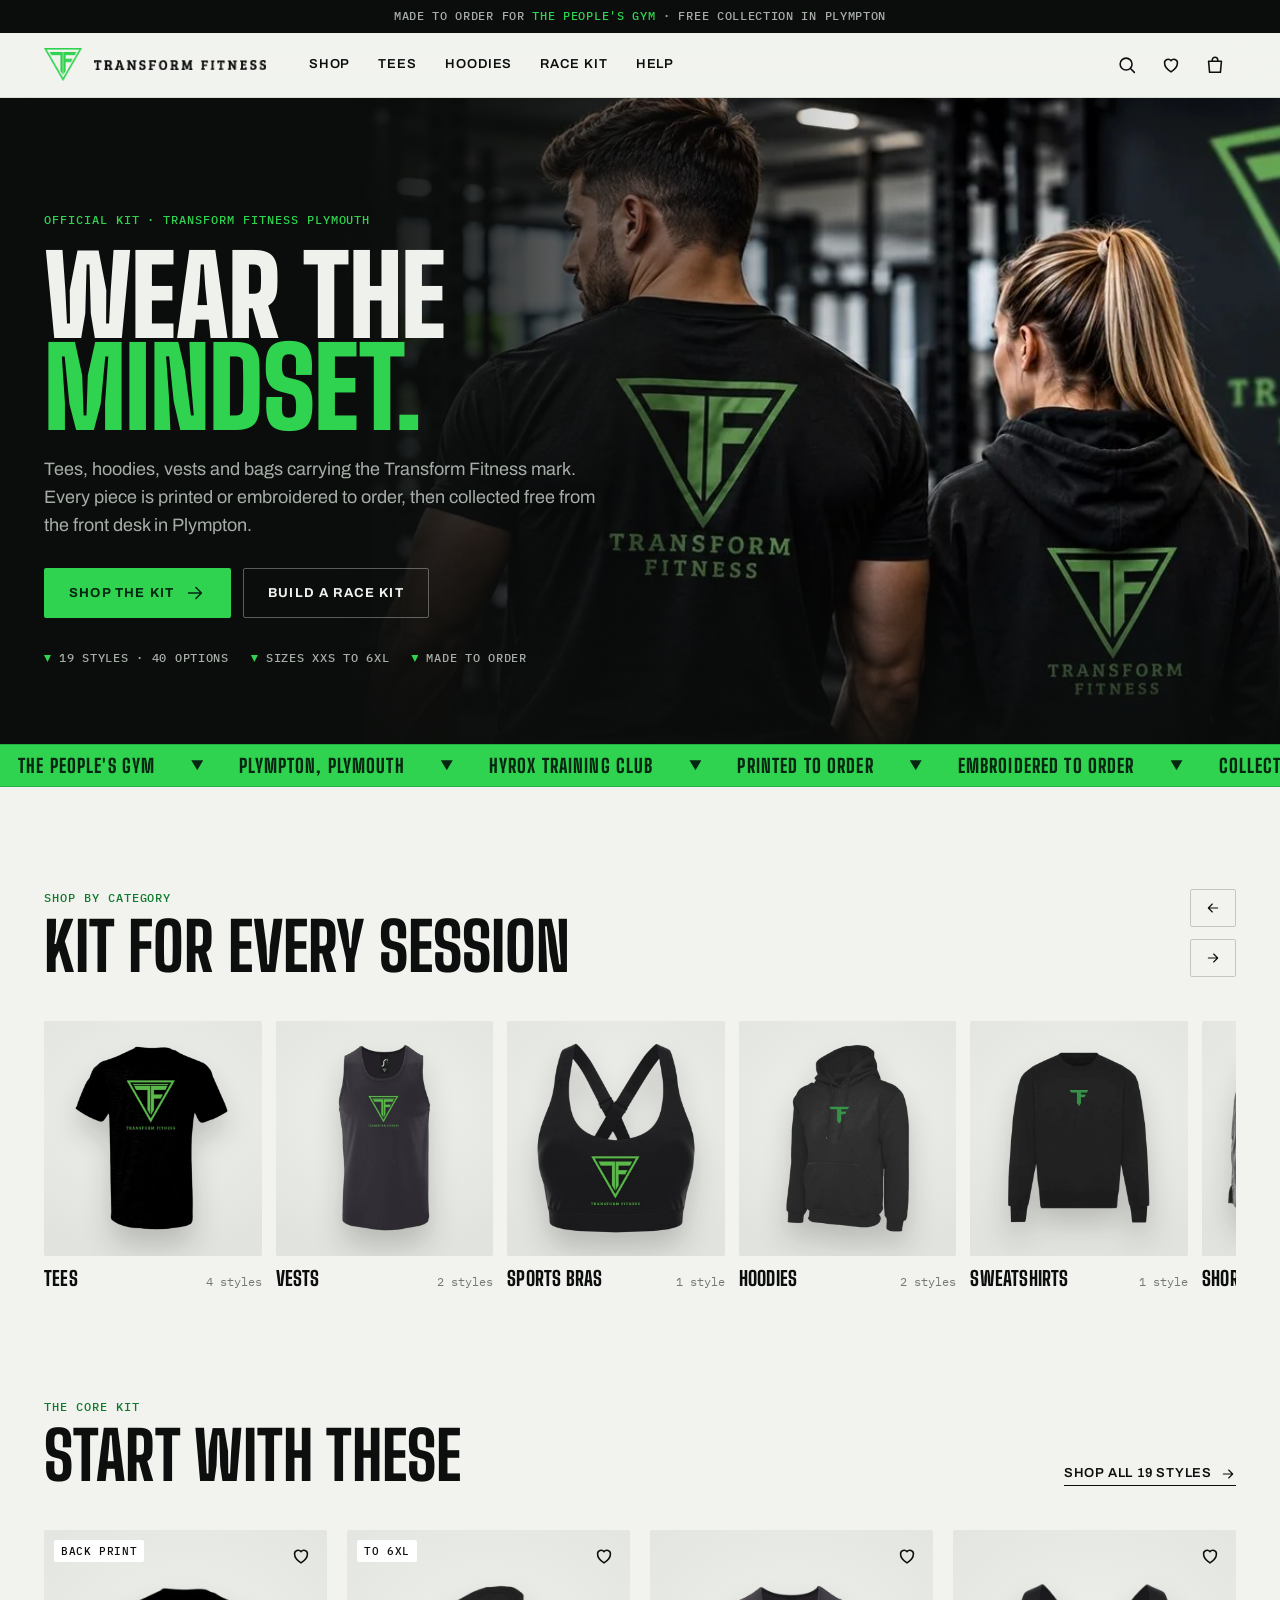
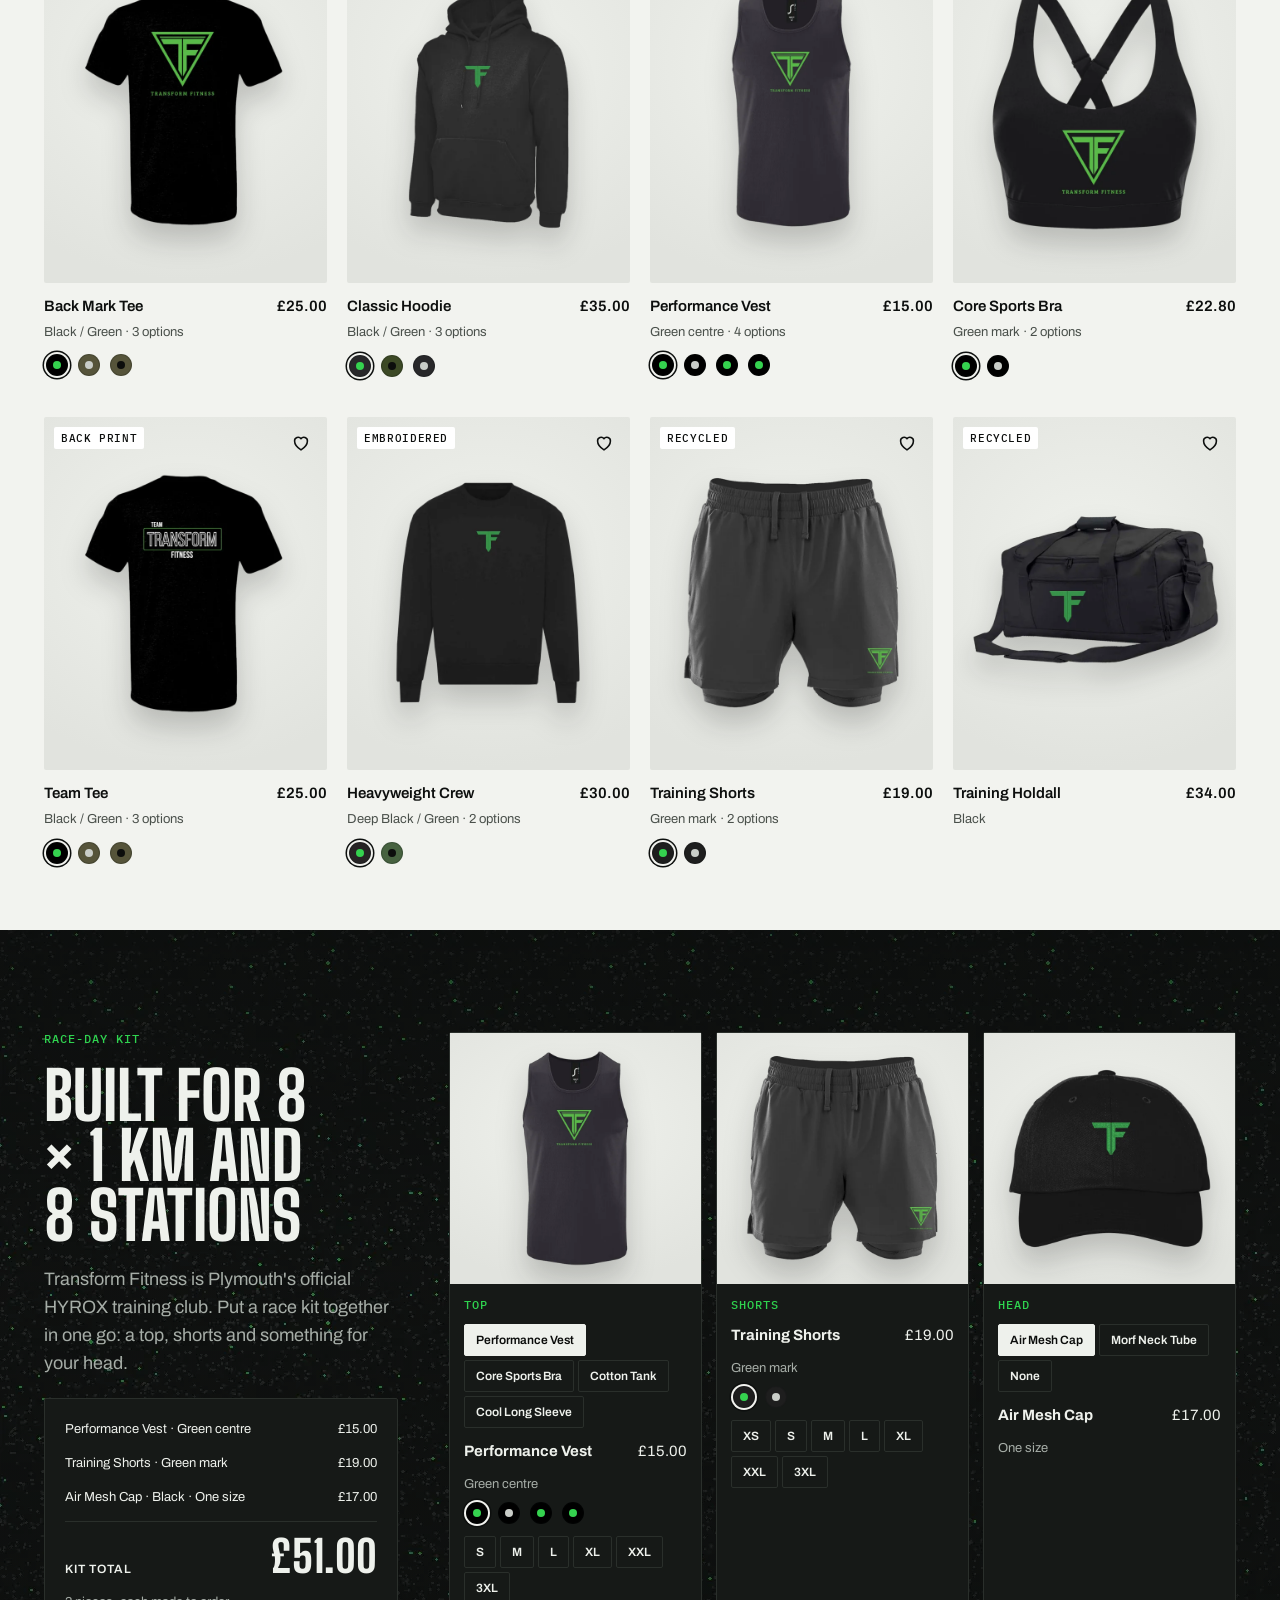
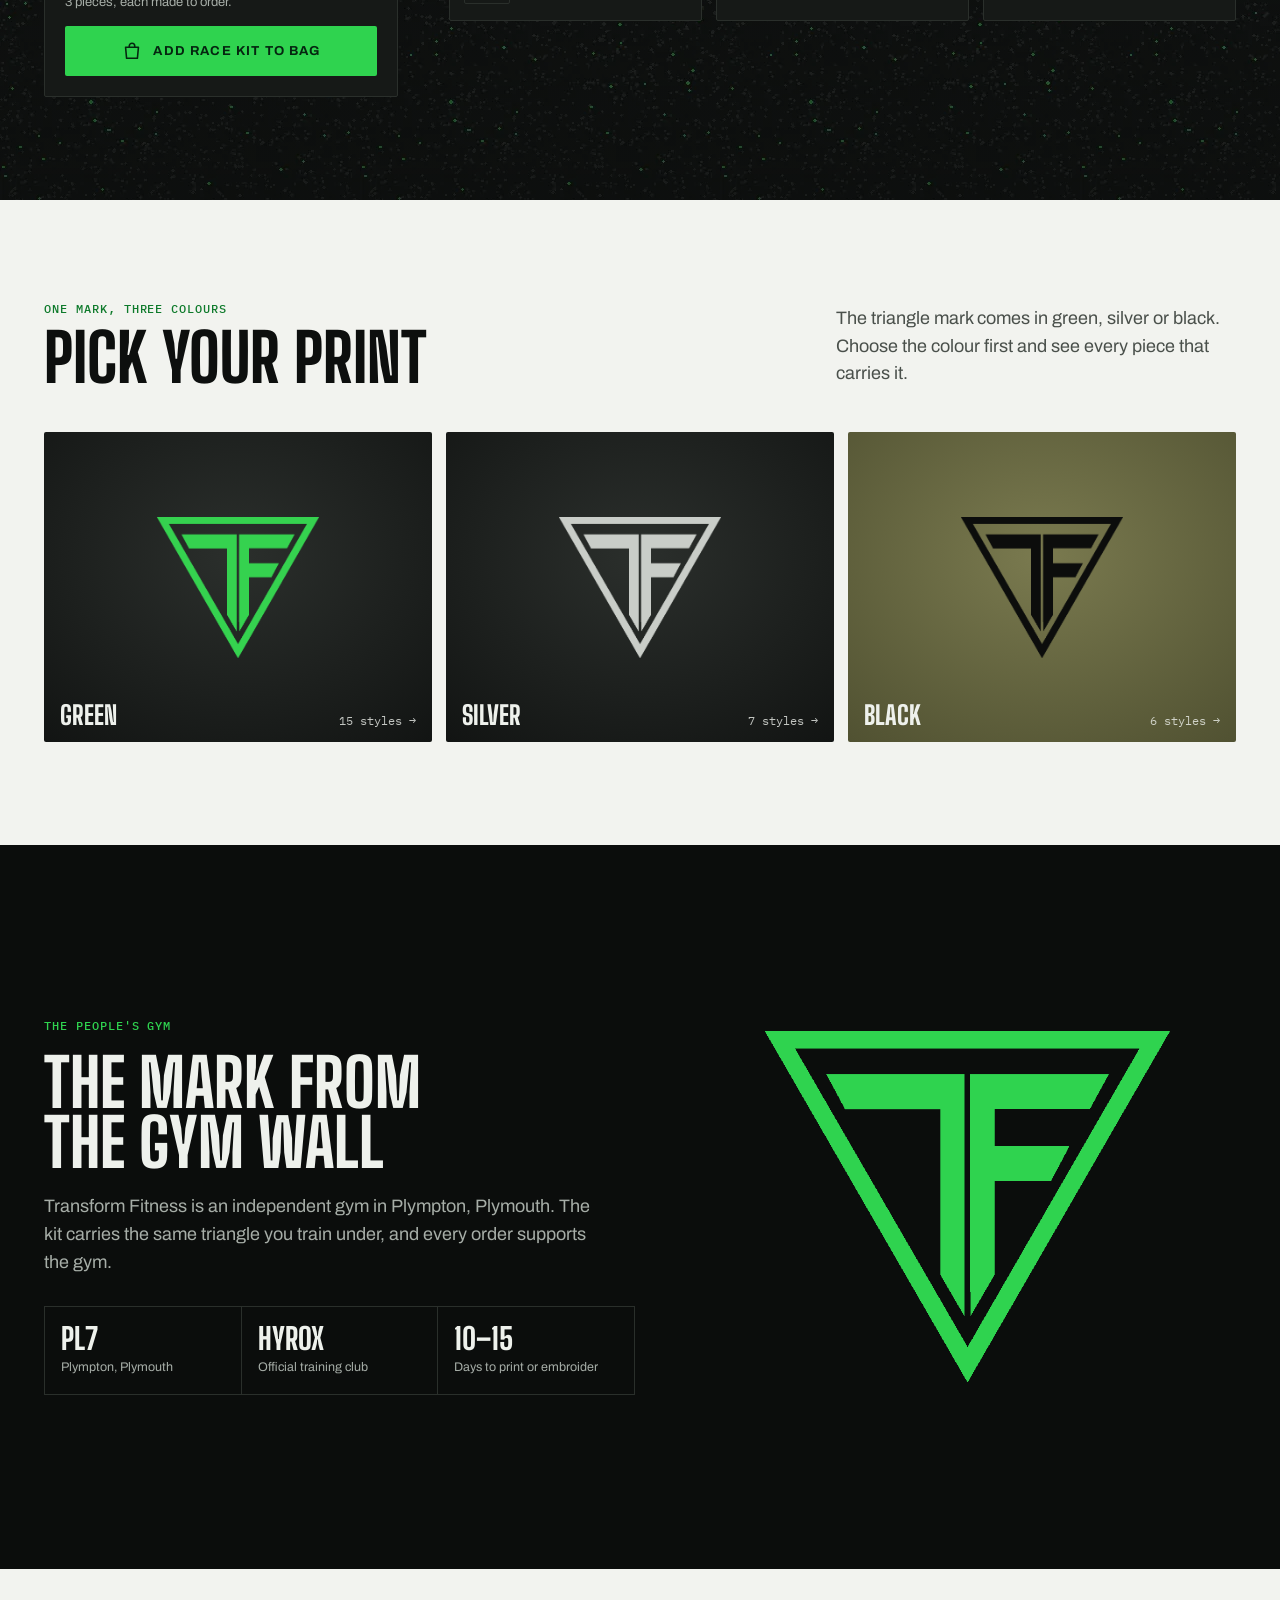
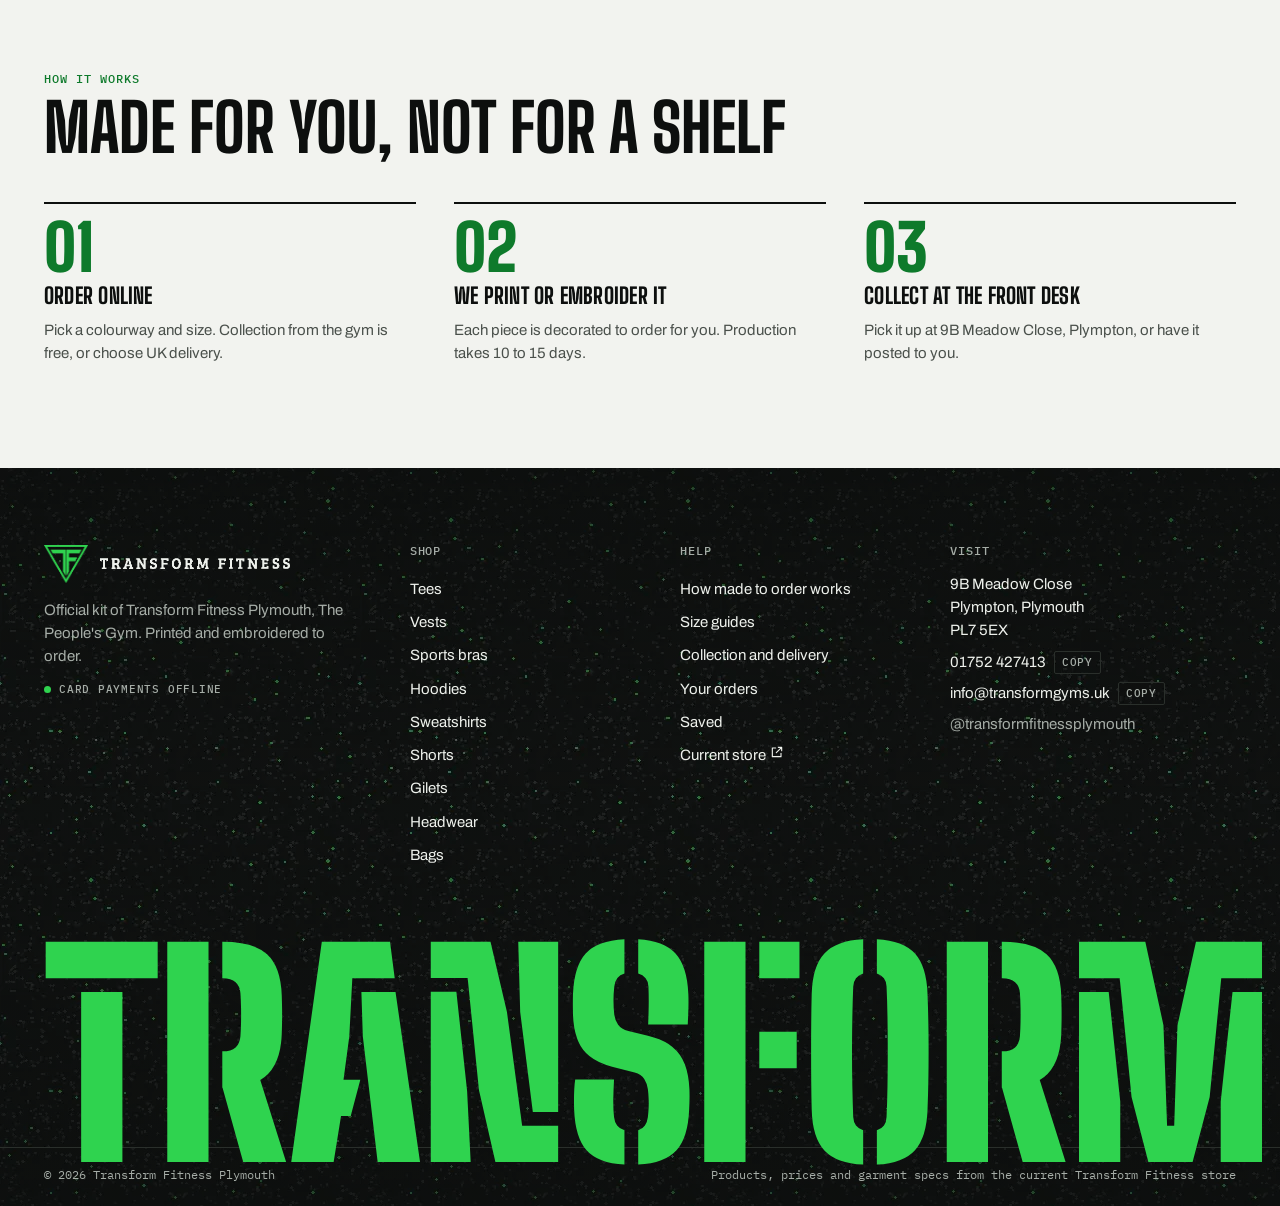
==== commit d31a0f8f: "Checkout hands off to Stripe via the Hub API, with live order status - Probe https://app.tcmfuel.com" ====
--- a/index.html
+++ b/index.html
@@ -548,6 +548,8 @@
 .timeline>div{padding:18px 18px 0 0;display:grid;gap:6px;position:relative}
 .timeline>div::before{content:"";position:absolute;top:-6px;left:0;width:11px;height:11px;border-radius:50%;background:var(--band-3);border:2px solid var(--band-line)}
 .timeline>div.done::before{background:var(--turf);border-color:var(--turf)}
+.timeline>div.now::before{border-color:var(--turf);box-shadow:0 0 0 4px rgba(59,227,91,.22)}
+.timeline>div.now b{color:var(--turf)}
 .timeline b{font-weight:600}
 .timeline span{font-size:13px;color:var(--band-ink-2)}
 @media (max-width:640px){.timeline{grid-template-columns:1fr}.timeline>div{padding:14px 0 14px 22px}.timeline>div::before{top:18px}}
@@ -606,7 +608,7 @@
 <div id="app"></div>
 <noscript><p style="padding:24px">The Transform Fitness kit store needs JavaScript to run.</p></noscript>
 <script src="vendor/htm-preact-3.1.1.umd.js"></script>
-<script src="catalog.js?v=20260928"></script>
-<script src="app.js?v=20260928"></script>
+<script src="catalog.js?v=20260929a"></script>
+<script src="app.js?v=20260929a"></script>
 </body>
 </html>
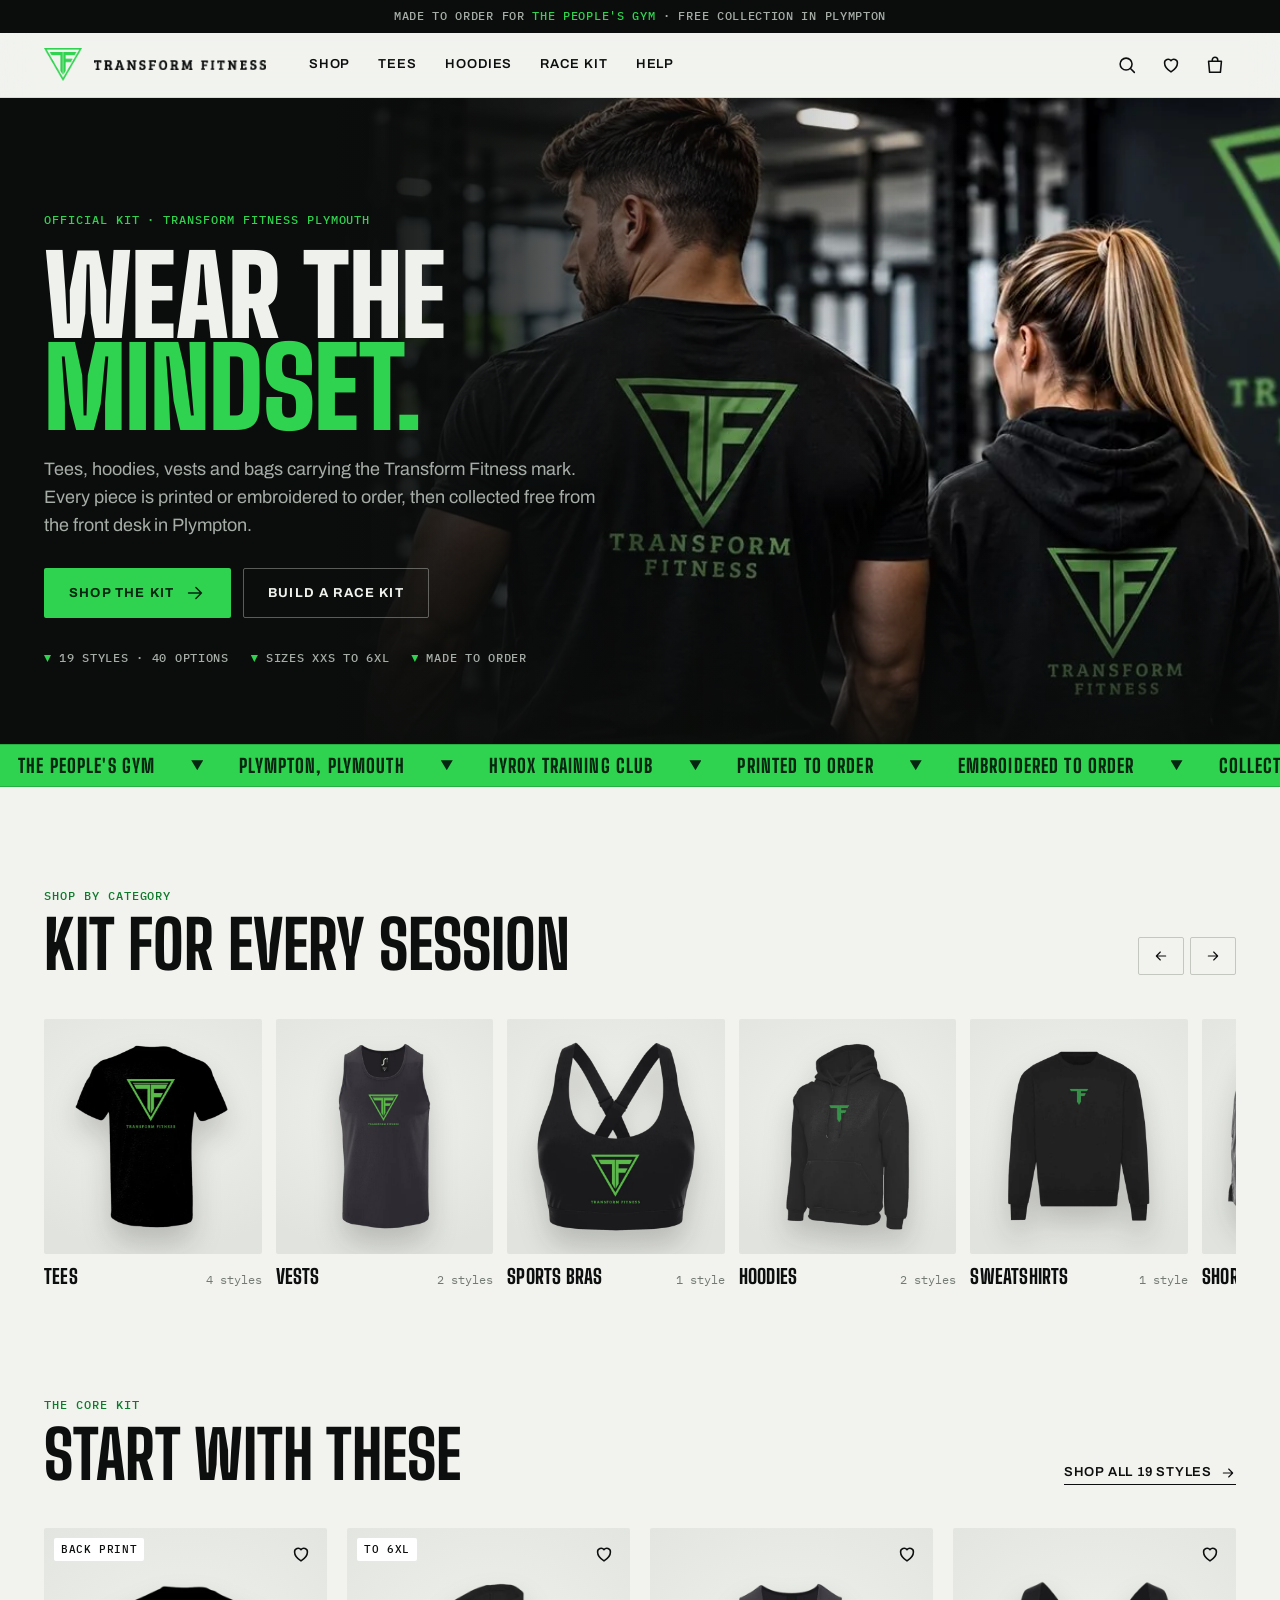
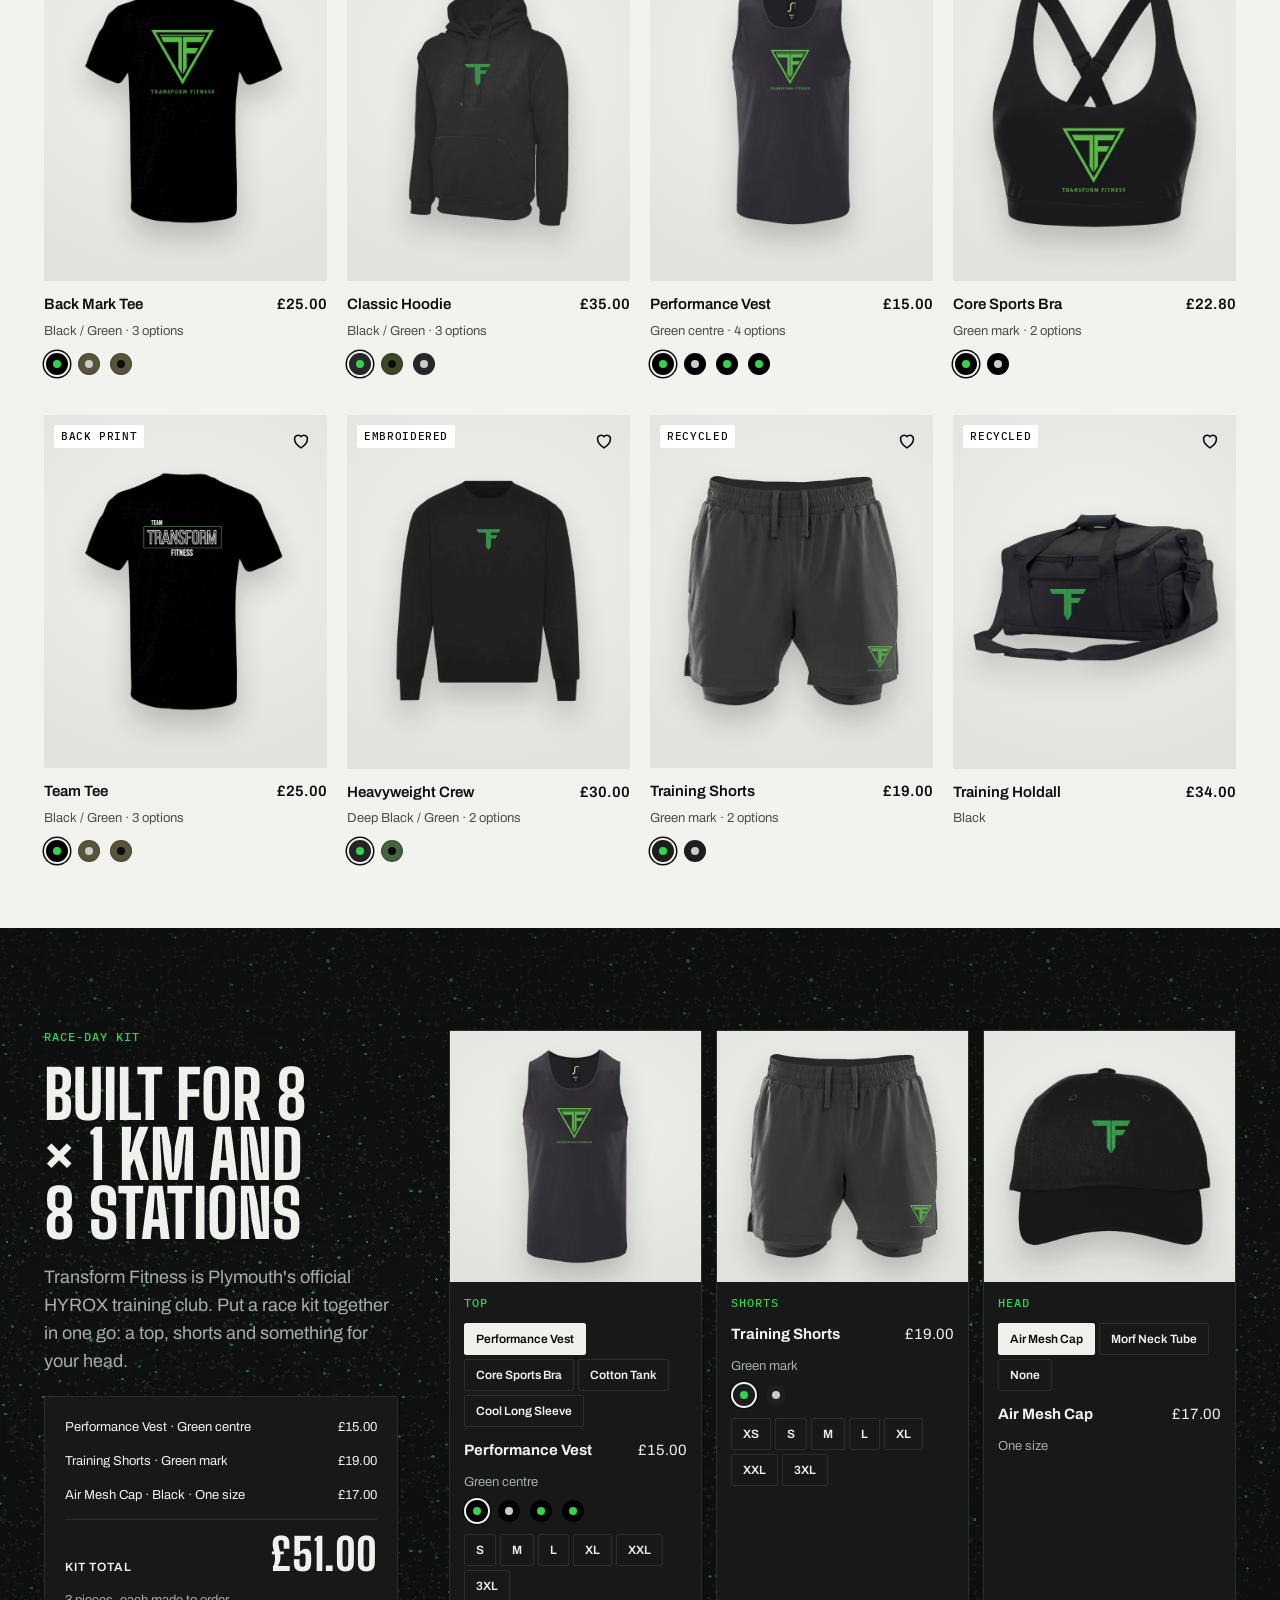
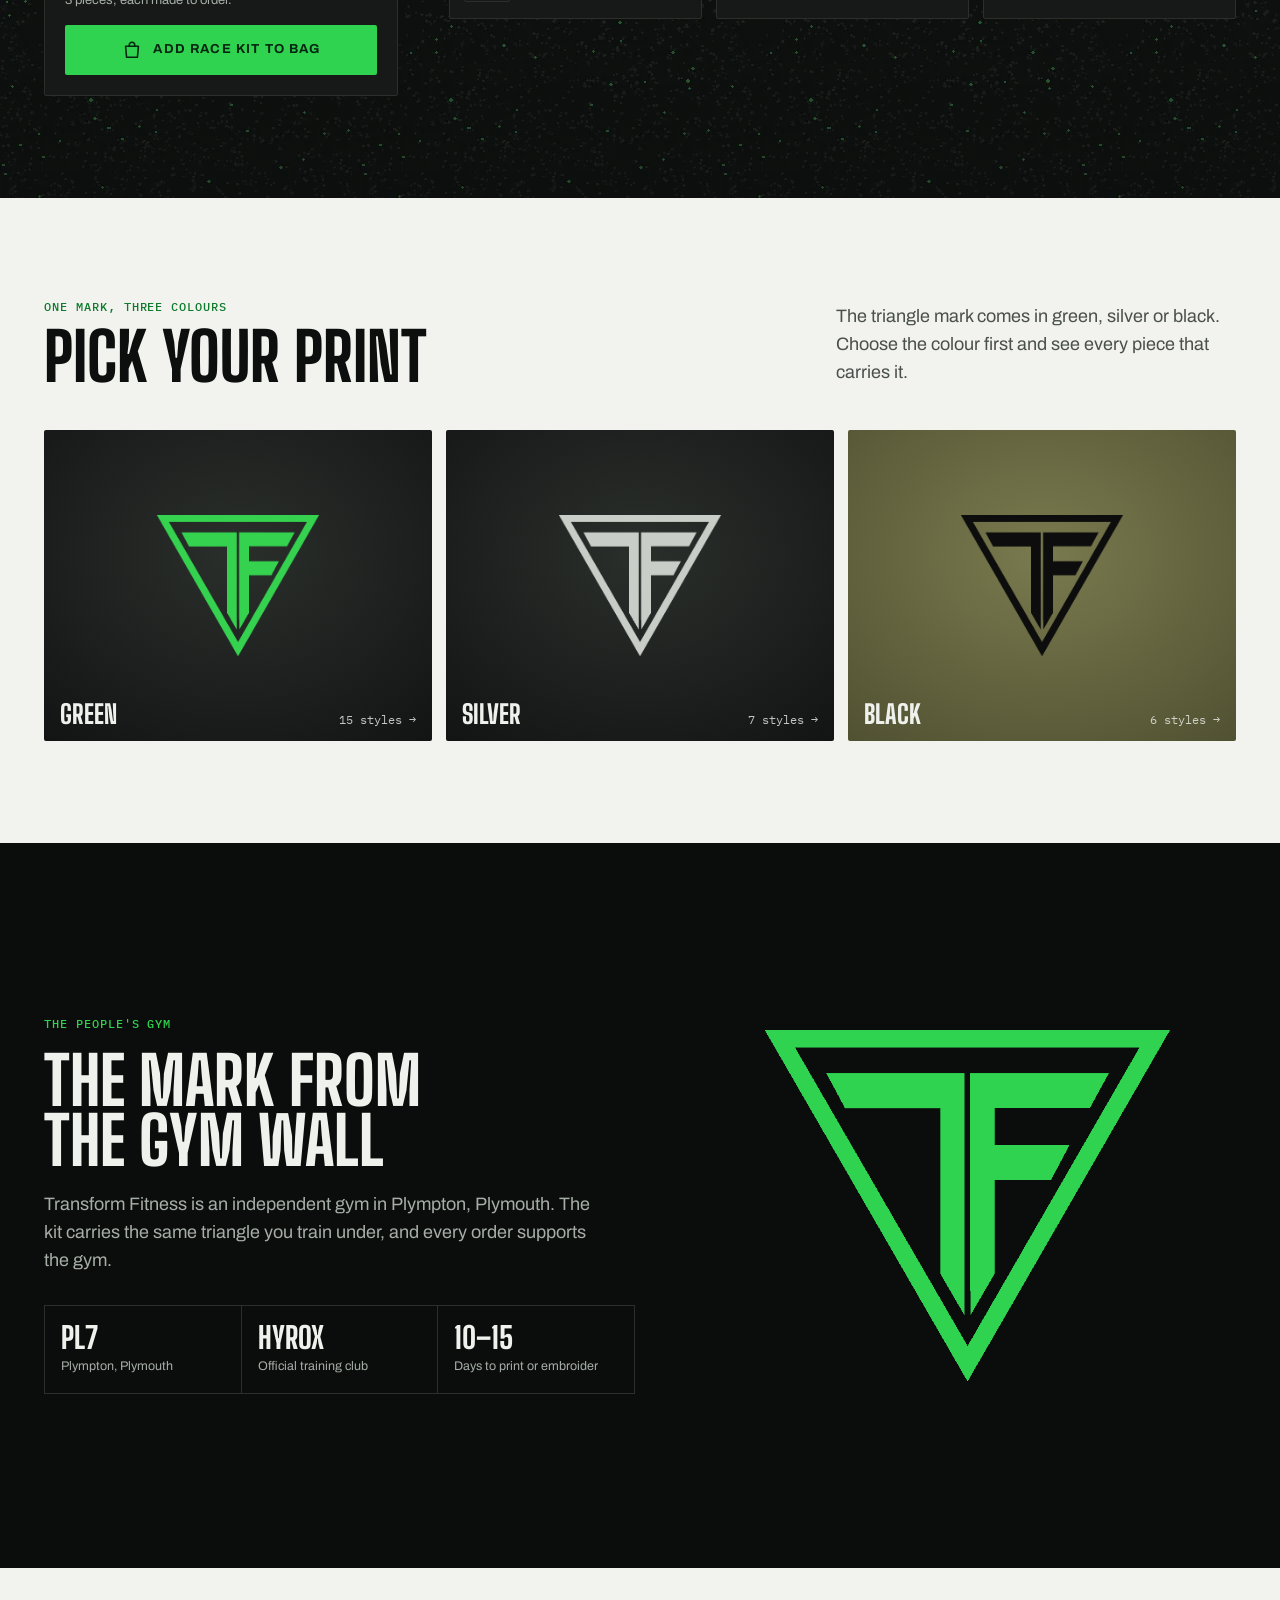
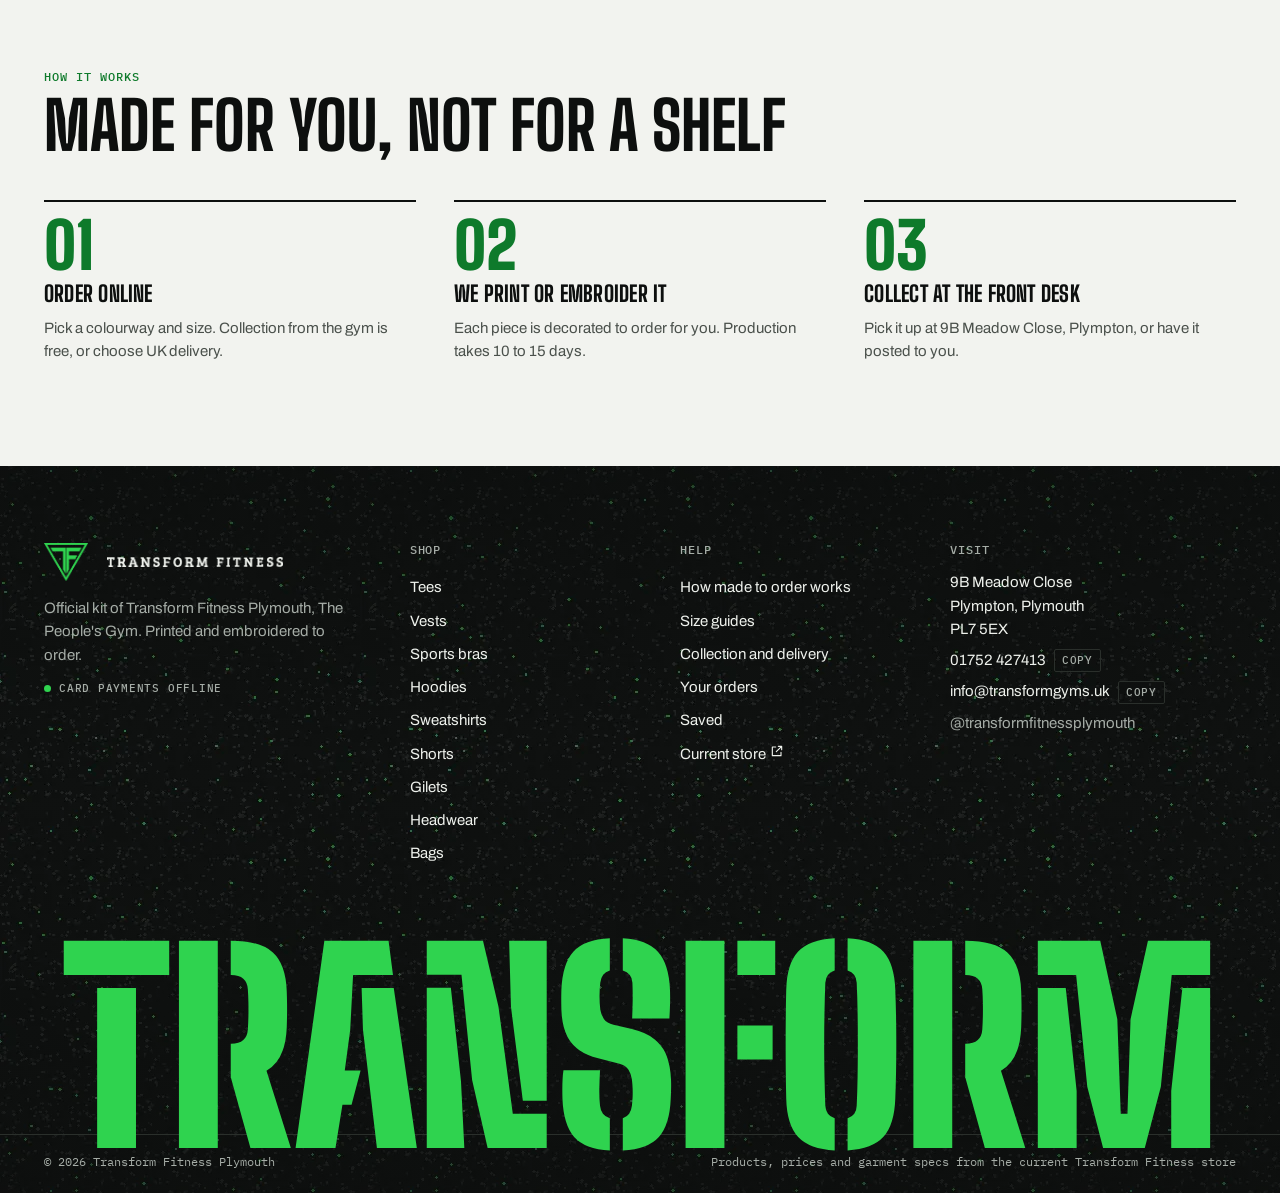
==== commit f3c693c6: "Options polish at 375/1280: gallery, footer wordmark, heroes, per-option copy hooks - Home photo sec" ====
--- a/index.html
+++ b/index.html
@@ -24,591 +24,13 @@
 <link rel="preconnect" href="https://fonts.gstatic.com" crossorigin>
 <link rel="stylesheet" href="https://fonts.googleapis.com/css2?family=Archivo:wdth,wght@62..125,400..800&family=Big+Shoulders+Display:wght@600;700;800;900&family=Big+Shoulders+Stencil+Display:wght@800;900&family=IBM+Plex+Mono:wght@400;500;600&display=swap">
 <link rel="preload" href="brand/hero.webp" as="image">
-<style>
-:root{
-  --chalk:#F2F3EF; --paper:#FFFFFF; --tile:#E1E3DE; --tile-hi:#EFF1EC;
-  --ink:#0D0F0E; --ink-2:#4A504B; --ink-3:#737A74;
-  --line:#D9DCD5; --line-2:#C3C7C0;
-  --turf:#2FD34F; --turf-ink:#052610; --turf-text:#0E7A2B; --turf-soft:#DDF5E2;
-  --danger:#B42318; --danger-soft:#FCEBE9;
-  --band:#0B0D0C; --band-2:#161917; --band-3:#202421; --band-ink:#EEF1EC; --band-ink-2:#A6ADA7; --band-line:#2A2F2B;
-  --shadow:0 1px 2px rgba(13,15,14,.06),0 10px 30px rgba(13,15,14,.10);
-  --shadow-lg:0 24px 60px rgba(13,15,14,.22);
-  --garment:drop-shadow(0 16px 14px rgba(13,15,14,.20));
-  --overlay:rgba(8,10,9,.46);
-  --f-display:"Big Shoulders Display","Arial Narrow","Helvetica Neue Condensed",Impact,sans-serif;
-  --f-stencil:"Big Shoulders Stencil Display","Big Shoulders Display",Impact,sans-serif;
-  --f-body:"Archivo","Helvetica Neue",Arial,sans-serif;
-  --f-mono:"IBM Plex Mono",ui-monospace,SFMono-Regular,Menlo,Consolas,monospace;
-  --r:2px; --hdr:64px;
-  color-scheme:light;
-}
-@media (prefers-color-scheme:dark){
-  :root:not([data-theme="light"]){
-    --chalk:#0C0E0D; --paper:#141715; --tile:#262A27; --tile-hi:#4A4F4B;
-    --ink:#EDF0EB; --ink-2:#A4ABA5; --ink-3:#747B75;
-    --line:#252926; --line-2:#363B37;
-    --turf:#3BE35B; --turf-ink:#04200B; --turf-text:#52EA70; --turf-soft:#11301A;
-    --danger:#FF8C7C; --danger-soft:#361512;
-    --shadow:0 1px 2px rgba(0,0,0,.5),0 12px 32px rgba(0,0,0,.45);
-    --shadow-lg:0 24px 60px rgba(0,0,0,.6);
-    --garment:drop-shadow(0 18px 16px rgba(0,0,0,.55));
-    --overlay:rgba(0,0,0,.62);
-    color-scheme:dark;
-  }
-}
-:root[data-theme="dark"]{
-  --chalk:#0C0E0D; --paper:#141715; --tile:#262A27; --tile-hi:#4A4F4B;
-  --ink:#EDF0EB; --ink-2:#A4ABA5; --ink-3:#747B75;
-  --line:#252926; --line-2:#363B37;
-  --turf:#3BE35B; --turf-ink:#04200B; --turf-text:#52EA70; --turf-soft:#11301A;
-  --danger:#FF8C7C; --danger-soft:#361512;
-  --shadow:0 1px 2px rgba(0,0,0,.5),0 12px 32px rgba(0,0,0,.45);
-  --shadow-lg:0 24px 60px rgba(0,0,0,.6);
-  --garment:drop-shadow(0 18px 16px rgba(0,0,0,.55));
-  --overlay:rgba(0,0,0,.62);
-  color-scheme:dark;
-}
-
-*,*::before,*::after{box-sizing:border-box}
-[hidden]{display:none!important}
-html{-webkit-text-size-adjust:100%;scroll-padding-top:calc(var(--hdr) + 16px)}
-body{margin:0;background:var(--chalk);color:var(--ink);font:400 15px/1.55 var(--f-body);-webkit-font-smoothing:antialiased;text-rendering:optimizeLegibility;overflow-x:hidden}
-img{max-width:100%;display:block}
-a{color:inherit;text-decoration:none}
-button{font:inherit;color:inherit;background:none;border:0;padding:0;cursor:pointer;letter-spacing:inherit;text-transform:inherit}
-input,select,textarea{font:inherit;color:inherit}
-h1,h2,h3,h4{margin:0;text-wrap:balance}
-p{margin:0}
-ul{margin:0;padding:0;list-style:none}
-:focus-visible{outline:2px solid var(--turf-text);outline-offset:2px}
-.band :focus-visible,.hero :focus-visible{outline-color:var(--turf)}
-.sr{position:absolute!important;width:1px;height:1px;overflow:hidden;clip:rect(0 0 0 0);white-space:nowrap}
-.wrap{width:100%;max-width:1380px;margin-inline:auto;padding-inline:clamp(16px,4vw,44px)}
-.num,.price{font-variant-numeric:tabular-nums}
-.mono{font-family:var(--f-mono)}
-
-/* ---------- type ---------- */
-.eyebrow{font:500 12px/1.2 var(--f-mono);letter-spacing:.08em;text-transform:uppercase;color:var(--turf-text)}
-.band .eyebrow,.hero .eyebrow{color:var(--turf)}
-.h-xl{font:900 clamp(52px,8.6vw,136px)/.84 var(--f-display);text-transform:uppercase;letter-spacing:-.005em}
-.h-lg{font:800 clamp(38px,5.2vw,72px)/.9 var(--f-display);text-transform:uppercase}
-.h-md{font:800 clamp(28px,3.2vw,40px)/.95 var(--f-display);text-transform:uppercase}
-.h-sm{font:800 22px/1 var(--f-display);text-transform:uppercase;letter-spacing:.01em}
-.lede{font-size:clamp(16px,1.5vw,18px);line-height:1.55;color:var(--ink-2);max-width:56ch}
-.band .lede,.hero .lede{color:var(--band-ink-2)}
-.muted{color:var(--ink-2)}
-.small{font-size:13px}
-.label{font:600 12px/1.2 var(--f-body);letter-spacing:.08em;text-transform:uppercase}
-
-/* ---------- buttons ---------- */
-.btn{display:inline-flex;align-items:center;justify-content:center;gap:10px;min-height:50px;padding:0 24px;border-radius:var(--r);font:700 13px/1 var(--f-body);letter-spacing:.09em;text-transform:uppercase;transition:background .2s,color .2s,transform .12s,box-shadow .2s;white-space:nowrap;border:1.5px solid transparent}
-.btn:active{transform:translateY(1px)}
-.btn[disabled]{opacity:.45;cursor:not-allowed}
-.btn-turf{background:var(--turf);color:var(--turf-ink)}
-.btn-turf:hover{box-shadow:0 0 0 4px color-mix(in srgb,var(--turf) 28%,transparent)}
-.btn-ink{background:var(--ink);color:var(--chalk)}
-.btn-ink:hover{background:color-mix(in srgb,var(--ink) 86%,var(--turf))}
-.btn-line{border-color:var(--line-2);color:var(--ink)}
-.btn-line:hover{border-color:var(--ink)}
-.band .btn-line,.hero .btn-line{border-color:rgba(238,241,236,.35);color:var(--band-ink)}
-.band .btn-line:hover,.hero .btn-line:hover{border-color:var(--band-ink)}
-.btn-block{width:100%}
-.btn-sm{min-height:38px;padding:0 14px;font-size:12px}
-.link{font:600 13px/1.2 var(--f-body);letter-spacing:.06em;text-transform:uppercase;display:inline-flex;gap:8px;align-items:center;border-bottom:1.5px solid currentColor;padding-bottom:3px}
-.link:hover{color:var(--turf-text)}
-.band .link:hover{color:var(--turf)}
-.ibtn{width:42px;height:42px;display:inline-grid;place-items:center;border-radius:var(--r);position:relative;transition:background .15s}
-.ibtn:hover{background:color-mix(in srgb,var(--ink) 7%,transparent)}
-.ico{width:22px;height:22px;fill:none;stroke:currentColor;stroke-width:1.7;stroke-linecap:round;stroke-linejoin:round;flex:none}
-.ico-sm{width:16px;height:16px}
-.badge-count{position:absolute;top:4px;right:2px;min-width:18px;height:18px;padding:0 5px;border-radius:9px;background:var(--turf);color:var(--turf-ink);font:700 11px/18px var(--f-body);text-align:center}
-.badge-count.bump{animation:bump .45s cubic-bezier(.3,1.6,.5,1)}
-@keyframes bump{0%{transform:scale(1)}40%{transform:scale(1.45)}100%{transform:scale(1)}}
-
-/* ---------- brand marks (masks recolour the real logo) ---------- */
-.mk{display:block;aspect-ratio:739/641;background:currentColor;-webkit-mask:url(brand/mark.png) center/contain no-repeat;mask:url(brand/mark.png) center/contain no-repeat}
-.wm{display:block;aspect-ratio:741/42;background:currentColor;-webkit-mask:url(brand/wordmark.png) center/contain no-repeat;mask:url(brand/wordmark.png) center/contain no-repeat}
-
-/* ---------- header ---------- */
-.announce{background:var(--band);color:var(--band-ink-2);font:500 11.5px/1.3 var(--f-mono);letter-spacing:.06em;text-transform:uppercase;text-align:center;padding:9px 16px}
-.announce b{color:var(--turf);font-weight:500}
-.hdr{position:sticky;top:env(safe-area-inset-top,0px);z-index:50;background:color-mix(in srgb,var(--chalk) 86%,transparent);-webkit-backdrop-filter:saturate(1.5) blur(16px);backdrop-filter:saturate(1.5) blur(16px);border-bottom:1px solid var(--line)}
-.hdr-in{display:flex;align-items:center;gap:clamp(12px,2.4vw,32px);height:var(--hdr)}
-.brand{display:flex;align-items:center;gap:12px;flex:none}
-.brand .mk{width:38px;color:var(--turf)}
-.brand .wm{width:172px;color:var(--ink)}
-.nav{display:flex;align-items:stretch;gap:4px;height:100%}
-.nav>a,.nav>button{display:flex;align-items:center;padding:0 12px;font:600 13px/1 var(--f-body);letter-spacing:.07em;text-transform:uppercase;position:relative}
-.nav>a::after,.nav>button::after{content:"";position:absolute;left:12px;right:12px;bottom:-1px;height:2px;background:var(--turf);transform:scaleX(0);transition:transform .2s}
-.nav>a:hover::after,.nav>button:hover::after,.nav>.on::after{transform:scaleX(1)}
-.hdr-tools{margin-left:auto;display:flex;align-items:center;gap:2px}
-.hdr .menu-btn{display:none}
-.mega{position:absolute;left:0;right:0;top:100%;background:var(--paper);border-bottom:1px solid var(--line);box-shadow:var(--shadow-lg)}
-.mega-in{display:grid;grid-template-columns:1fr 1fr 1.4fr;gap:40px;padding-block:32px 40px}
-.mega h4{margin-bottom:14px}
-.mega-list a{display:flex;justify-content:space-between;gap:12px;padding:9px 0;border-bottom:1px solid var(--line);font-weight:500}
-.mega-list a:hover{color:var(--turf-text)}
-.mega-list .n{color:var(--ink-3);font:400 12px/1.6 var(--f-mono)}
-.mega-feat{display:grid;grid-template-columns:1fr 1fr;gap:16px}
-@media (max-width:980px){
-  .nav{display:none}
-  .hdr .menu-btn{display:inline-grid}
-  .brand .wm{width:132px}
-}
-@media (max-width:420px){.brand .wm{display:none}}
-
-/* ---------- drawers, sheets, modals ---------- */
-.scrim{position:fixed;inset:0;z-index:80;background:var(--overlay);animation:fade .2s ease-out}
-@keyframes fade{from{opacity:0}}
-.drawer{position:fixed;z-index:90;top:0;bottom:0;right:0;width:min(460px,100%);background:var(--paper);display:flex;flex-direction:column;box-shadow:var(--shadow-lg);animation:slideL .28s cubic-bezier(.2,.8,.2,1);padding-top:env(safe-area-inset-top,0px);padding-bottom:env(safe-area-inset-bottom,0px)}
-.drawer.left{right:auto;left:0;animation-name:slideR}
-@keyframes slideL{from{transform:translateX(100%)}}
-@keyframes slideR{from{transform:translateX(-100%)}}
-.drawer-hd{display:flex;align-items:center;justify-content:space-between;gap:12px;padding:14px 16px 14px 24px;border-bottom:1px solid var(--line)}
-.drawer-bd{flex:1;overflow:auto;padding:8px 24px 24px;overscroll-behavior:contain}
-.drawer-ft{border-top:1px solid var(--line);padding:18px 24px 22px;display:grid;gap:14px;background:var(--paper)}
-.modal{position:fixed;z-index:90;left:50%;top:50%;transform:translate(-50%,-50%);width:min(760px,calc(100% - 32px));max-height:min(86vh,860px);background:var(--paper);display:flex;flex-direction:column;box-shadow:var(--shadow-lg);animation:pop .22s cubic-bezier(.2,.8,.2,1)}
-@keyframes pop{from{transform:translate(-50%,-47%)}}
-@media (max-width:640px){
-  .modal{left:0;right:0;top:auto;bottom:0;transform:none;width:100%;max-height:88vh;animation:up .26s cubic-bezier(.2,.8,.2,1);padding-bottom:env(safe-area-inset-bottom,0px)}
-  @keyframes up{from{transform:translateY(100%)}}
-}
-
-/* ---------- hero ---------- */
-.hero{position:relative;background:var(--band);color:var(--band-ink);overflow:hidden;isolation:isolate}
-.hero-media{position:absolute;inset:0 0 0 26%;z-index:-1}
-.hero-media img{width:100%;height:100%;object-fit:cover;object-position:62% 30%}
-.hero-media::after{content:"";position:absolute;inset:0;background:linear-gradient(90deg,var(--band) 0%,rgba(11,13,12,.82) 16%,rgba(11,13,12,.15) 52%,rgba(11,13,12,0) 70%),linear-gradient(0deg,rgba(11,13,12,.85) 0%,rgba(11,13,12,0) 34%)}
-.hero-in{min-height:clamp(540px,46vw,700px);display:flex;align-items:flex-end}
-.hero-copy{padding-block:clamp(72px,9vw,120px) clamp(44px,6vw,80px);max-width:660px;display:grid;gap:22px}
-.hero-h em{font-style:normal;color:var(--turf);display:block}
-.hero-cta{display:flex;flex-wrap:wrap;gap:12px;margin-top:6px}
-.hero-facts{display:flex;flex-wrap:wrap;gap:8px 22px;margin-top:10px;font:500 12px/1.4 var(--f-mono);color:var(--band-ink-2);text-transform:uppercase;letter-spacing:.06em}
-.hero-facts span{display:inline-flex;align-items:center;gap:8px}
-.hero-facts span::before{content:"";width:7px;height:7px;background:var(--turf);clip-path:polygon(0 0,100% 0,50% 100%)}
-@media (max-width:760px){
-  .hero-media{position:relative;inset:auto;aspect-ratio:16/11;z-index:0}
-  .hero-media img{object-position:64% 40%}
-  .hero-media::after{background:linear-gradient(0deg,var(--band) 0%,rgba(11,13,12,0) 45%)}
-  .hero-in{min-height:0;display:block}
-  .hero-copy{padding-block:0 44px;margin-top:-18px;position:relative}
-}
-.ticker{background:var(--turf);color:var(--turf-ink);overflow:hidden;white-space:nowrap;border-block:1px solid color-mix(in srgb,var(--turf-ink) 20%,transparent)}
-.ticker-track{display:inline-flex;animation:tick 48s linear infinite;padding-block:11px}
-.ticker-track span{font:800 19px/1 var(--f-display);text-transform:uppercase;letter-spacing:.06em;padding-inline:18px;display:inline-flex;align-items:center;gap:36px}
-.ticker-track span::after{content:"";width:12px;height:10px;background:currentColor;clip-path:polygon(0 0,100% 0,50% 100%)}
-@keyframes tick{to{transform:translateX(-50%)}}
-
-/* ---------- sections ---------- */
-.sec{padding-block:clamp(56px,8vw,112px)}
-.sec-tight{padding-block:clamp(40px,5vw,72px)}
-.sec-hd{display:flex;align-items:flex-end;justify-content:space-between;gap:20px 32px;flex-wrap:wrap;margin-bottom:clamp(24px,3.4vw,44px)}
-.sec-hd>div{display:grid;gap:12px}
-.band{background:var(--band);color:var(--band-ink)}
-.rubber{background:linear-gradient(180deg,rgba(11,13,12,.55),rgba(11,13,12,.2) 40%,rgba(11,13,12,.55)),var(--band) url(brand/rubber.webp) repeat;background-size:auto,360px}
-
-/* ---------- category rail ---------- */
-.rail-wrap{position:relative}
-.rail{display:grid;grid-auto-flow:column;grid-auto-columns:clamp(160px,17vw,236px);gap:14px;overflow-x:auto;scroll-snap-type:x mandatory;padding-bottom:10px;scrollbar-width:thin}
-.rail>*{scroll-snap-align:start}
-.cat-tile{display:grid;gap:12px}
-.cat-tile .tile{aspect-ratio:1/1.08}
-.cat-tile .nm{display:flex;justify-content:space-between;align-items:baseline;gap:8px}
-.cat-tile .nm b{font:800 20px/1 var(--f-display);text-transform:uppercase;letter-spacing:.01em}
-.cat-tile .nm span{font:400 12px/1 var(--f-mono);color:var(--ink-3)}
-.cat-tile:hover .nm b{color:var(--turf-text)}
-.rail-btns{display:flex;gap:6px}
-
-/* ---------- tiles & product cards ---------- */
-.tile{position:relative;background:radial-gradient(120% 85% at 50% 38%,var(--tile-hi) 0%,var(--tile) 72%);overflow:hidden;border-radius:var(--r)}
-.tile img{position:absolute;inset:4% 6%;width:88%;height:92%;object-fit:contain;filter:var(--garment);transition:opacity .35s ease,transform .6s cubic-bezier(.2,.8,.2,1)}
-.grid{display:grid;grid-template-columns:repeat(4,minmax(0,1fr));gap:clamp(28px,3vw,40px) clamp(12px,1.6vw,22px)}
-.grid.g3{grid-template-columns:repeat(3,minmax(0,1fr))}
-@media (max-width:1180px){.grid.g-auto{grid-template-columns:repeat(3,minmax(0,1fr))}}
-@media (max-width:760px){.grid,.grid.g3,.grid.g-auto{grid-template-columns:repeat(2,minmax(0,1fr))}}
-.card{display:grid;gap:12px;align-content:start;position:relative}
-.card .tile{aspect-ratio:4/5}
-.card .tile .alt{opacity:0}
-@media (hover:hover){
-  .card:hover .tile .alt{opacity:1}
-  .card:hover .tile .has-alt{opacity:0}
-  .card:hover .tile img{transform:scale(1.035)}
-}
-.card-tags{position:absolute;left:10px;top:10px;display:flex;flex-wrap:wrap;gap:6px;z-index:1;pointer-events:none}
-.tag{font:500 10.5px/1 var(--f-mono);letter-spacing:.06em;text-transform:uppercase;background:var(--paper);color:var(--ink);padding:6px 7px;border-radius:var(--r)}
-.tag.turf{background:var(--turf);color:var(--turf-ink)}
-.save-btn{position:absolute;right:6px;top:6px;z-index:2;width:40px;height:40px;display:grid;place-items:center;color:var(--ink);border-radius:50%;transition:background .15s,color .15s}
-.save-btn:hover{background:color-mix(in srgb,var(--paper) 70%,transparent)}
-.save-btn.on{color:var(--turf-text)}
-.save-btn.on .ico{fill:currentColor}
-.quick{position:absolute;left:10px;right:10px;bottom:10px;z-index:2;display:flex;gap:6px;flex-wrap:wrap;justify-content:center;opacity:0;transform:translateY(8px);transition:opacity .2s,transform .25s}
-@media (hover:hover){.card:hover .quick,.card:focus-within .quick{opacity:1;transform:none}}
-.quick .qs{min-width:38px;height:34px;padding:0 8px;background:var(--paper);color:var(--ink);font:600 12px/34px var(--f-body);border-radius:var(--r);box-shadow:var(--shadow)}
-.quick .qs:hover{background:var(--ink);color:var(--chalk)}
-.quick-plus{display:none;position:absolute;right:8px;bottom:8px;z-index:2;width:38px;height:38px;border-radius:50%;background:var(--paper);box-shadow:var(--shadow);place-items:center}
-@media (hover:none){.quick{display:none}.quick-plus{display:grid}}
-.card-info{display:grid;gap:4px}
-.card-row{display:flex;justify-content:space-between;gap:12px;align-items:baseline}
-.card-name{font-weight:600;font-size:15px;line-height:1.3}
-.card-name:hover{color:var(--turf-text)}
-.card-sub{font-size:13px;color:var(--ink-2)}
-.card-price{font-weight:600;font-size:15px;white-space:nowrap}
-.swatches{display:flex;gap:6px;flex-wrap:wrap;margin-top:6px}
-.sw{display:block;width:22px;height:22px;border-radius:50%;position:relative;border:1px solid color-mix(in srgb,var(--ink) 22%,transparent);background:var(--g);flex:none}
-.sw::after{content:"";position:absolute;inset:6px;border-radius:50%;background:var(--l,transparent)}
-.sw.on,.sw:hover{box-shadow:0 0 0 2px var(--chalk),0 0 0 3.5px var(--ink)}
-.sw-btn{padding:2px;border-radius:50%;display:inline-grid}
-
-/* ---------- print colour tiles ---------- */
-.prints{display:grid;grid-template-columns:repeat(3,minmax(0,1fr));gap:14px}
-.print-tile{position:relative;aspect-ratio:5/4;display:grid;place-items:center;overflow:hidden;border-radius:var(--r);isolation:isolate}
-.print-tile .mk{width:42%;transition:transform .5s cubic-bezier(.2,.8,.2,1)}
-.print-tile:hover .mk{transform:scale(1.06) translateY(-2%)}
-.print-tile .cap{position:absolute;left:16px;right:16px;bottom:14px;display:flex;justify-content:space-between;align-items:baseline;color:#EEF1EC}
-.print-tile .cap b{font:800 26px/1 var(--f-display);text-transform:uppercase}
-.print-tile .cap span{font:400 12px/1 var(--f-mono);opacity:.8}
-.print-tile.dark{background:radial-gradient(90% 90% at 50% 40%,#2B2F2C,#0E100F)}
-.print-tile.olive{background:radial-gradient(90% 90% at 50% 40%,#7A7A4F,#4A4B2D)}
-@media (max-width:760px){.prints{grid-template-columns:1fr}.print-tile{aspect-ratio:16/9}.print-tile .mk{width:26%}}
-
-/* ---------- race kit ---------- */
-.kit{display:grid;grid-template-columns:minmax(0,.9fr) minmax(0,2fr);gap:clamp(28px,4vw,64px);align-items:start}
-.kit-intro{display:grid;gap:20px;position:sticky;top:calc(var(--hdr) + 24px)}
-.kit-slots{display:grid;grid-template-columns:repeat(3,minmax(0,1fr));gap:14px}
-.slot{background:var(--band-2);border:1px solid var(--band-line);display:grid;align-content:start;border-radius:var(--r)}
-.slot .tile{aspect-ratio:1/1;border-radius:0}
-.slot-bd{padding:14px 14px 16px;display:grid;gap:12px}
-.slot-tabs{display:flex;gap:4px;flex-wrap:wrap}
-.chip{height:32px;padding:0 11px;border:1px solid var(--line-2);border-radius:var(--r);font:600 12px/30px var(--f-body);white-space:nowrap}
-.chip.on{background:var(--ink);color:var(--chalk);border-color:var(--ink)}
-.band .chip{border-color:var(--band-line);color:var(--band-ink)}
-.band .chip:hover{border-color:var(--band-ink-2)}
-.band .chip.on{background:var(--band-ink);color:var(--band);border-color:var(--band-ink)}
-.kit-total{background:var(--band-2);border:1px solid var(--band-line);padding:20px;display:grid;gap:14px;border-radius:var(--r)}
-.kit-total .row{display:flex;justify-content:space-between;align-items:baseline;gap:12px}
-.kit-total .big{font:800 44px/1 var(--f-display)}
-.kit-note{font-size:13px;color:var(--band-ink-2);min-height:20px}
-@media (max-width:1100px){.kit{grid-template-columns:1fr}.kit-intro{position:static}}
-@media (max-width:760px){.kit-slots{grid-template-columns:1fr}.slot{grid-template-columns:120px 1fr}.slot .tile{aspect-ratio:auto;min-height:100%}}
-
-/* ---------- how it works ---------- */
-.steps{display:grid;grid-template-columns:repeat(3,minmax(0,1fr));gap:clamp(16px,3vw,40px);counter-reset:s}
-.step{display:grid;gap:12px;align-content:start;border-top:2px solid var(--ink);padding-top:18px}
-.step .n{font:900 64px/.8 var(--f-display);color:var(--turf-text)}
-@media (max-width:760px){.steps{grid-template-columns:1fr}}
-
-/* ---------- about band ---------- */
-.about{display:grid;grid-template-columns:minmax(0,1.1fr) minmax(0,1fr);gap:clamp(28px,5vw,80px);align-items:center}
-.about-fig{position:relative;aspect-ratio:1/1;max-width:520px;width:100%;justify-self:center;display:grid;place-items:center}
-.about-fig .mk{width:78%;color:var(--turf);filter:drop-shadow(0 0 40px rgba(59,227,91,.25))}
-.facts{display:grid;grid-template-columns:repeat(3,minmax(0,1fr));gap:1px;background:var(--band-line);border:1px solid var(--band-line);margin-top:10px}
-.facts>div{background:var(--band);padding:16px 16px 18px;display:grid;gap:6px}
-.facts b{font:800 30px/1 var(--f-display);color:var(--band-ink)}
-.facts span{font-size:12.5px;color:var(--band-ink-2);line-height:1.35}
-@media (max-width:860px){.about{grid-template-columns:1fr}.about-fig{max-width:300px;order:-1}}
-@media (max-width:480px){.facts{grid-template-columns:1fr}}
-
-/* ---------- footer ---------- */
-.foot{padding-top:clamp(48px,6vw,88px);overflow:hidden}
-.foot-cols{display:grid;grid-template-columns:1.4fr 1fr 1fr 1.2fr;gap:32px}
-.foot h4{font:500 12px/1.2 var(--f-mono);letter-spacing:.08em;text-transform:uppercase;color:var(--band-ink-2);margin-bottom:14px}
-.foot li{padding:5px 0}
-.foot li a:hover{color:var(--turf)}
-.foot .addr{font-style:normal;display:grid;gap:8px;color:var(--band-ink)}
-.copyable{display:inline-flex;align-items:center;gap:8px}
-.copyable button{font:500 11px/1 var(--f-mono);text-transform:uppercase;letter-spacing:.06em;color:var(--band-ink-2);border:1px solid var(--band-line);padding:5px 7px;border-radius:var(--r)}
-.copyable button:hover{color:var(--band-ink);border-color:var(--band-ink-2)}
-.giant{font:900 clamp(92px,21.5vw,340px)/.78 var(--f-stencil);text-transform:uppercase;color:var(--turf);letter-spacing:-.01em;white-space:nowrap;margin-top:clamp(40px,6vw,80px);margin-bottom:-.06em;user-select:none;text-align:center}
-.foot-base{border-top:1px solid var(--band-line);padding-block:18px 22px;display:flex;justify-content:space-between;gap:10px 24px;flex-wrap:wrap;font:400 12px/1.5 var(--f-mono);color:var(--band-ink-2)}
-@media (max-width:900px){.foot-cols{grid-template-columns:1fr 1fr}}
-@media (max-width:520px){.foot-cols{grid-template-columns:1fr}}
-
-/* ---------- shop / PLP ---------- */
-.crumbs{display:flex;gap:8px;flex-wrap:wrap;font:400 12px/1.4 var(--f-mono);color:var(--ink-3);text-transform:uppercase;letter-spacing:.05em}
-.crumbs a:hover{color:var(--ink)}
-.plp-hd{display:grid;gap:14px;padding-block:clamp(28px,4vw,52px) 22px}
-.plp-hd .row{display:flex;justify-content:space-between;align-items:flex-end;gap:16px;flex-wrap:wrap}
-.cat-chips{display:flex;gap:6px;overflow-x:auto;padding-bottom:4px;scrollbar-width:none}
-.cat-chips::-webkit-scrollbar{display:none}
-.plp{display:grid;grid-template-columns:250px minmax(0,1fr);gap:clamp(24px,3vw,48px);padding-bottom:clamp(56px,8vw,112px)}
-.filters{position:sticky;top:calc(var(--hdr) + 20px);align-self:start;display:grid;gap:26px;max-height:calc(100vh - var(--hdr) - 40px);overflow:auto;padding-right:6px;scrollbar-width:thin}
-.fgroup{display:grid;gap:12px}
-.fgroup h4{display:flex;justify-content:space-between;align-items:center}
-.fopts{display:grid;gap:4px}
-.fopt{display:flex;align-items:center;gap:10px;padding:7px 8px;margin-inline:-8px;border-radius:var(--r);cursor:pointer;font-size:14px}
-.fopt:hover{background:color-mix(in srgb,var(--ink) 5%,transparent)}
-.fopt input{position:absolute;opacity:0;pointer-events:none}
-.fopt .box{width:18px;height:18px;border:1.5px solid var(--line-2);border-radius:var(--r);display:grid;place-items:center;flex:none;transition:background .15s,border-color .15s}
-.fopt input:checked+.box{background:var(--ink);border-color:var(--ink);color:var(--chalk)}
-.fopt input:focus-visible+.box{outline:2px solid var(--turf-text);outline-offset:2px}
-.fopt .box .ico{width:12px;height:12px;stroke-width:3;opacity:0}
-.fopt input:checked+.box .ico{opacity:1}
-.fopt .dot{width:14px;height:14px;border-radius:50%;border:1px solid color-mix(in srgb,var(--ink) 25%,transparent);flex:none}
-.fopt .ct{margin-left:auto;font:400 12px/1 var(--f-mono);color:var(--ink-3)}
-.size-grid{display:grid;grid-template-columns:repeat(4,1fr);gap:6px}
-.size-grid label{position:relative}
-.size-grid input{position:absolute;opacity:0}
-.size-grid span{display:grid;place-items:center;height:36px;border:1px solid var(--line-2);border-radius:var(--r);font:600 12px/1 var(--f-body);cursor:pointer}
-.size-grid input:checked+span{background:var(--ink);color:var(--chalk);border-color:var(--ink)}
-.size-grid input:focus-visible+span{outline:2px solid var(--turf-text);outline-offset:2px}
-.range{width:100%;accent-color:var(--turf-text)}
-.toolbar{display:flex;align-items:center;justify-content:space-between;gap:12px;margin-bottom:18px;flex-wrap:wrap}
-.active-f{display:flex;gap:6px;flex-wrap:wrap;align-items:center}
-.pill{display:inline-flex;align-items:center;gap:6px;height:30px;padding:0 8px 0 11px;background:var(--turf-soft);color:var(--ink);border-radius:15px;font:500 12.5px/1 var(--f-body)}
-.pill .ico{width:14px;height:14px}
-.select{height:40px;border:1px solid var(--line-2);background:var(--paper);border-radius:var(--r);padding:0 34px 0 12px;appearance:none;-webkit-appearance:none;background-image:linear-gradient(45deg,transparent 50%,var(--ink-2) 50%),linear-gradient(135deg,var(--ink-2) 50%,transparent 50%);background-position:calc(100% - 17px) 17px,calc(100% - 12px) 17px;background-size:5px 5px;background-repeat:no-repeat;font-size:14px}
-.filter-btn{display:none}
-.search-inline{position:relative}
-.search-inline input{height:40px;width:min(260px,100%);border:1px solid var(--line-2);background:var(--paper);border-radius:var(--r);padding:0 12px 0 36px;font-size:14px}
-.search-inline .ico{position:absolute;left:10px;top:11px;width:18px;height:18px;color:var(--ink-3)}
-.empty{display:grid;justify-items:start;gap:14px;padding:48px 0}
-@media (max-width:1000px){
-  .plp{grid-template-columns:1fr}
-  .filters{display:none}
-  .filter-btn{display:inline-flex}
-}
-.sheet-filters{display:grid;gap:26px}
-
-/* ---------- PDP ---------- */
-.pdp{display:grid;grid-template-columns:minmax(0,1.2fr) minmax(0,1fr);gap:clamp(24px,4.5vw,72px);padding-block:18px clamp(48px,6vw,88px)}
-.gallery{display:grid;grid-template-columns:76px minmax(0,1fr);gap:14px;align-self:start;position:sticky;top:calc(var(--hdr) + 18px)}
-.thumbs{display:grid;gap:10px;align-content:start}
-.thumbs button{aspect-ratio:1/1;position:relative;border-radius:var(--r);outline:1.5px solid transparent;outline-offset:2px}
-.thumbs button.on{outline-color:var(--ink)}
-.thumbs .tile{position:absolute;inset:0}
-.main-img{aspect-ratio:1/1}
-.main-img .view-lbl{position:absolute;left:14px;bottom:12px;font:500 11px/1 var(--f-mono);letter-spacing:.08em;text-transform:uppercase;color:var(--ink-2)}
-.carousel{display:none}
-.buy{display:grid;gap:22px;align-content:start}
-.buy-hd{display:grid;gap:10px}
-.buy-meta{display:flex;gap:10px;flex-wrap:wrap;font:400 12px/1.2 var(--f-mono);color:var(--ink-3);text-transform:uppercase;letter-spacing:.05em}
-.buy-title{font:900 clamp(40px,4.6vw,64px)/.88 var(--f-display);text-transform:uppercase}
-.buy-price{font:600 22px/1 var(--f-body)}
-.opt-hd{display:flex;justify-content:space-between;align-items:baseline;gap:12px;margin-bottom:10px}
-.opt-hd .val{font-weight:500;color:var(--ink-2);text-transform:none;letter-spacing:0;font-size:14px;margin-left:6px}
-.variants{display:flex;gap:10px;flex-wrap:wrap}
-.vbtn{width:74px;display:grid;gap:6px;text-align:left}
-.vbtn .tile{aspect-ratio:1/1;outline:1.5px solid transparent;outline-offset:2px}
-.vbtn.on .tile{outline-color:var(--ink)}
-.vbtn .tile img{inset:6%;width:88%;height:88%}
-.vbtn .vl{font-size:11.5px;line-height:1.25;color:var(--ink-2)}
-.sizes{display:grid;grid-template-columns:repeat(auto-fill,minmax(58px,1fr));gap:8px}
-.sbtn{height:48px;border:1px solid var(--line-2);border-radius:var(--r);font:600 13.5px/1 var(--f-body);position:relative;background:var(--paper)}
-.sbtn:hover{border-color:var(--ink)}
-.sbtn.on{background:var(--ink);color:var(--chalk);border-color:var(--ink)}
-.sbtn .fit{position:absolute;top:-7px;right:-5px;background:var(--turf);color:var(--turf-ink);font:700 9px/1 var(--f-body);letter-spacing:.06em;text-transform:uppercase;padding:3px 4px;border-radius:var(--r)}
-.sbtn.one{grid-column:1/-1}
-.size-err{color:var(--danger);font-size:13px;font-weight:500}
-.shake{animation:shake .4s}
-@keyframes shake{25%{transform:translateX(-5px)}50%{transform:translateX(5px)}75%{transform:translateX(-3px)}}
-.qty{display:inline-flex;align-items:center;border:1px solid var(--line-2);border-radius:var(--r);height:50px}
-.qty button{width:44px;height:100%;display:grid;place-items:center}
-.qty button:disabled{opacity:.35}
-.qty output{min-width:28px;text-align:center;font-weight:600}
-.buy-row{display:flex;gap:10px}
-.buy-row .btn-turf{flex:1;min-width:0}
-@media (max-width:480px){.btn-price{display:none}}
-.buy-row .save{width:50px;padding:0;border-color:var(--line-2)}
-.buy-row .save.on{color:var(--turf-text)}
-.buy-row .save.on .ico{fill:currentColor}
-.assure{display:grid;gap:10px;border-top:1px solid var(--line);padding-top:18px}
-.assure div{display:flex;gap:12px;align-items:flex-start;font-size:14px;color:var(--ink-2)}
-.assure .ico{color:var(--turf-text);margin-top:1px}
-.assure b{color:var(--ink);font-weight:600}
-.acc{border-top:1px solid var(--line)}
-.acc details{border-bottom:1px solid var(--line)}
-.acc summary{list-style:none;display:flex;justify-content:space-between;align-items:center;padding:16px 0;cursor:pointer;font:600 13px/1.2 var(--f-body);letter-spacing:.08em;text-transform:uppercase}
-.acc summary::-webkit-details-marker{display:none}
-.acc summary .ico{transition:transform .2s}
-.acc details[open] summary .ico{transform:rotate(45deg)}
-.acc .acc-bd{padding:0 0 20px;display:grid;gap:10px;color:var(--ink-2);font-size:14.5px}
-.bullets li{position:relative;padding-left:18px;margin:4px 0}
-.bullets li::before{content:"";position:absolute;left:0;top:.62em;width:8px;height:7px;background:var(--turf-text);clip-path:polygon(0 0,100% 0,50% 100%)}
-.spec{display:grid;grid-template-columns:auto 1fr;gap:6px 18px;font-size:14px}
-.spec dt{color:var(--ink-3);font:400 12px/1.7 var(--f-mono);text-transform:uppercase}
-.spec dd{margin:0;color:var(--ink)}
-.sticky-buy{display:none}
-@media (max-width:900px){
-  .pdp{grid-template-columns:minmax(0,1fr);padding-top:6px}
-  .gallery{display:none}
-  .carousel{display:block;margin-inline:calc(-1 * clamp(16px,4vw,44px))}
-  .car-track{display:flex;overflow-x:auto;scroll-snap-type:x mandatory;scrollbar-width:none}
-  .car-track::-webkit-scrollbar{display:none}
-  .car-track .tile{flex:0 0 100%;aspect-ratio:1/1;scroll-snap-align:center;border-radius:0}
-  .car-dots{display:flex;justify-content:center;gap:6px;padding:12px 0 0}
-  .car-dots span{width:22px;height:3px;background:var(--line-2)}
-  .car-dots span.on{background:var(--ink)}
-  .sticky-buy{display:flex;position:fixed;left:0;right:0;bottom:0;z-index:40;background:var(--paper);border-top:1px solid var(--line);padding:10px 16px calc(10px + env(safe-area-inset-bottom,0px));gap:12px;align-items:center;box-shadow:0 -8px 24px rgba(0,0,0,.08)}
-  .sticky-buy .btn{flex:1}
-  .pdp-page{padding-bottom:84px}
-}
-
-/* ---------- size guide ---------- */
-.sg{display:grid;gap:22px}
-.tbl-wrap{overflow-x:auto;border:1px solid var(--line);border-radius:var(--r)}
-.tbl{border-collapse:collapse;width:100%;font-size:14px;min-width:520px}
-.tbl th,.tbl td{padding:11px 12px;text-align:center;border-bottom:1px solid var(--line);white-space:nowrap}
-.tbl thead th{font:600 12px/1 var(--f-body);letter-spacing:.06em;text-transform:uppercase;background:var(--chalk)}
-.tbl tbody th{text-align:left;font-weight:500;color:var(--ink-2)}
-.tbl td{font-family:var(--f-mono);font-size:13px}
-.tbl .hit{background:var(--turf-soft);color:var(--ink);font-weight:600}
-.tbl tr:last-child>*{border-bottom:0}
-.seg{display:inline-flex;border:1px solid var(--line-2);border-radius:var(--r);padding:2px;gap:2px}
-.seg button{height:30px;padding:0 12px;font:600 12px/1 var(--f-body);border-radius:1px}
-.seg button.on{background:var(--ink);color:var(--chalk)}
-.finder{background:var(--chalk);border:1px solid var(--line);padding:18px;display:grid;gap:12px;border-radius:var(--r)}
-.finder-row{display:flex;gap:10px;flex-wrap:wrap;align-items:center}
-.finder input{height:44px;width:120px;border:1px solid var(--line-2);background:var(--paper);border-radius:var(--r);padding:0 12px;font:500 16px/1 var(--f-mono)}
-.finder .res{font-weight:600}
-.finder .res b{color:var(--turf-text);font:800 24px/1 var(--f-display);margin-left:4px}
-
-/* ---------- bag ---------- */
-.line{display:grid;grid-template-columns:88px minmax(0,1fr);gap:14px;padding:16px 0;border-bottom:1px solid var(--line)}
-.line .tile{aspect-ratio:1/1}
-.line-bd{display:grid;gap:6px;align-content:start}
-.line-top{display:flex;justify-content:space-between;gap:10px;align-items:baseline}
-.line-name{font-weight:600;line-height:1.3}
-.line-sub{font-size:13px;color:var(--ink-2)}
-.line-ctl{display:flex;justify-content:space-between;align-items:center;margin-top:4px}
-.line .qty{height:36px}
-.line .qty button{width:34px}
-.rm{font-size:12.5px;color:var(--ink-2);text-decoration:underline;text-underline-offset:3px}
-.rm:hover{color:var(--danger)}
-.prog{display:grid;gap:8px;font-size:13px;color:var(--ink-2)}
-.prog-bar{height:4px;background:var(--line);overflow:hidden}
-.prog-bar i{display:block;height:100%;background:var(--turf-text);transition:width .4s cubic-bezier(.2,.8,.2,1)}
-.tot{display:flex;justify-content:space-between;align-items:baseline;gap:12px}
-.tot b{font-size:18px}
-.bag-empty{display:grid;gap:18px;padding-top:24px}
-.mini-grid{display:grid;grid-template-columns:repeat(3,minmax(0,1fr));gap:10px}
-.mini{display:grid;gap:6px;font-size:12.5px;line-height:1.3}
-.mini .tile{aspect-ratio:1/1}
-
-/* ---------- search ---------- */
-.search-pane{position:fixed;z-index:90;left:0;right:0;top:0;background:var(--paper);box-shadow:var(--shadow-lg);animation:down .25s cubic-bezier(.2,.8,.2,1);padding-top:env(safe-area-inset-top,0px);max-height:92vh;display:flex;flex-direction:column}
-@keyframes down{from{transform:translateY(-100%)}}
-.search-bar{display:flex;align-items:center;gap:12px;height:76px;border-bottom:1px solid var(--line)}
-.search-bar input{flex:1;height:56px;border:0;background:transparent;font:800 clamp(26px,3vw,36px)/1 var(--f-display);text-transform:uppercase;letter-spacing:.01em;outline:none;min-width:0}
-.search-bar input::placeholder{color:var(--ink-3)}
-input[type=search]::-webkit-search-cancel-button{-webkit-appearance:none;appearance:none}
-.search-res{overflow:auto;padding-block:20px 28px}
-.sres{display:grid;grid-template-columns:64px minmax(0,1fr) auto;gap:14px;align-items:center;padding:8px;margin-inline:-8px;border-radius:var(--r)}
-.sres .tile{aspect-ratio:1/1}
-.sres.on,.sres:hover{background:var(--chalk)}
-.sres b{font-weight:600;display:block}
-.sres span{font-size:13px;color:var(--ink-2)}
-.kbd{font:500 11px/1 var(--f-mono);border:1px solid var(--line-2);border-radius:var(--r);padding:4px 6px;color:var(--ink-3)}
-.sugg{display:flex;gap:8px;flex-wrap:wrap}
-
-/* ---------- checkout ---------- */
-.co{display:grid;grid-template-columns:minmax(0,1.35fr) minmax(0,1fr);gap:clamp(24px,4vw,64px);padding-block:12px clamp(56px,8vw,112px);align-items:start}
-.co-sec{background:var(--paper);border:1px solid var(--line);padding:clamp(18px,2.4vw,28px);display:grid;gap:18px;border-radius:var(--r)}
-.co-sec+.co-sec{margin-top:14px}
-.co-sec h2{display:flex;align-items:center;gap:12px}
-.co-sec h2 .n{width:28px;height:28px;display:grid;place-items:center;background:var(--ink);color:var(--chalk);font:700 13px/1 var(--f-body);border-radius:50%}
-.fields{display:grid;grid-template-columns:1fr 1fr;gap:14px}
-.fields .full{grid-column:1/-1}
-@media (max-width:560px){.fields{grid-template-columns:1fr}}
-.field{display:grid;gap:7px}
-.field label{font:600 12px/1.2 var(--f-body);letter-spacing:.07em;text-transform:uppercase}
-.field label span{font-weight:400;text-transform:none;letter-spacing:0;color:var(--ink-3)}
-.field input,.field textarea{height:48px;border:1px solid var(--line-2);background:var(--paper);border-radius:var(--r);padding:0 14px;font-size:15px;transition:border-color .15s,box-shadow .15s}
-.field textarea{height:92px;padding:12px 14px;resize:vertical}
-.field input:focus,.field textarea:focus{outline:none;border-color:var(--turf-text);box-shadow:0 0 0 3px color-mix(in srgb,var(--turf-text) 18%,transparent)}
-.field.err input{border-color:var(--danger)}
-.field .msg{font-size:12.5px;color:var(--danger);font-weight:500}
-.radios{display:grid;gap:10px}
-.rcard{display:grid;grid-template-columns:auto minmax(0,1fr) auto;gap:14px;align-items:start;border:1.5px solid var(--line-2);padding:16px;border-radius:var(--r);cursor:pointer;background:var(--paper)}
-.rcard input{position:absolute;opacity:0}
-.rcard .rd{width:20px;height:20px;border-radius:50%;border:1.5px solid var(--line-2);display:grid;place-items:center;margin-top:1px}
-.rcard.on{border-color:var(--ink)}
-.rcard.on .rd{border-color:var(--ink)}
-.rcard.on .rd::after{content:"";width:10px;height:10px;border-radius:50%;background:var(--ink)}
-.rcard:focus-within{outline:2px solid var(--turf-text);outline-offset:2px}
-.rcard b{display:block;font-weight:600;margin-bottom:3px}
-.rcard span{font-size:13.5px;color:var(--ink-2)}
-.rcard .p{font-weight:600}
-.note{display:flex;gap:12px;align-items:flex-start;background:var(--turf-soft);padding:14px 16px;font-size:14px;border-radius:var(--r);color:var(--ink)}
-.note .ico{color:var(--turf-text)}
-.summary{background:var(--paper);border:1px solid var(--line);padding:clamp(18px,2.4vw,28px);position:sticky;top:calc(var(--hdr) + 18px);display:grid;gap:16px;border-radius:var(--r)}
-.summary .line{grid-template-columns:64px minmax(0,1fr) auto;padding:10px 0}
-.summary .line .tile{position:relative}
-.summary .qbadge{position:absolute;top:-6px;right:-6px;min-width:20px;height:20px;border-radius:10px;background:var(--ink);color:var(--chalk);font:700 11px/20px var(--f-body);text-align:center;padding:0 5px}
-.sum-rows{display:grid;gap:8px;border-top:1px solid var(--line);padding-top:14px}
-.sum-rows .tot{font-size:14.5px}
-.sum-rows .grand{border-top:1px solid var(--line);padding-top:12px;margin-top:4px}
-.sum-rows .grand b{font:800 30px/1 var(--f-display)}
-@media (max-width:960px){.co{grid-template-columns:1fr}.summary{position:static;order:-1}}
-
-/* ---------- confirmation ---------- */
-.conf-hd{padding-block:clamp(48px,7vw,96px) clamp(40px,5vw,64px);display:grid;gap:18px}
-.ref{font:500 clamp(22px,3vw,34px)/1 var(--f-mono);color:var(--turf);letter-spacing:.04em}
-.timeline{display:grid;grid-template-columns:repeat(3,minmax(0,1fr));gap:0;margin-top:14px;border-top:1px solid var(--band-line)}
-.timeline>div{padding:18px 18px 0 0;display:grid;gap:6px;position:relative}
-.timeline>div::before{content:"";position:absolute;top:-6px;left:0;width:11px;height:11px;border-radius:50%;background:var(--band-3);border:2px solid var(--band-line)}
-.timeline>div.done::before{background:var(--turf);border-color:var(--turf)}
-.timeline>div.now::before{border-color:var(--turf);box-shadow:0 0 0 4px rgba(59,227,91,.22)}
-.timeline>div.now b{color:var(--turf)}
-.timeline b{font-weight:600}
-.timeline span{font-size:13px;color:var(--band-ink-2)}
-@media (max-width:640px){.timeline{grid-template-columns:1fr}.timeline>div{padding:14px 0 14px 22px}.timeline>div::before{top:18px}}
-.conf-grid{display:grid;grid-template-columns:minmax(0,1.2fr) minmax(0,1fr);gap:clamp(24px,4vw,56px);padding-block:clamp(36px,5vw,64px) clamp(56px,8vw,112px);align-items:start}
-@media (max-width:900px){.conf-grid{grid-template-columns:1fr}}
-.legacy{display:grid;gap:10px}
-.legacy a{display:flex;justify-content:space-between;align-items:center;gap:12px;padding:12px 14px;border:1px solid var(--line-2);border-radius:var(--r);font-size:14px}
-.legacy a:hover{border-color:var(--ink)}
-
-/* ---------- toasts ---------- */
-.toasts{position:fixed;z-index:95;left:16px;bottom:calc(16px + env(safe-area-inset-bottom,0px));display:grid;gap:10px;width:min(380px,calc(100% - 32px))}
-.toast{display:grid;grid-template-columns:52px minmax(0,1fr) auto;gap:12px;align-items:center;background:var(--ink);color:var(--chalk);padding:10px 12px 10px 10px;box-shadow:var(--shadow-lg);border-radius:var(--r);animation:tin .3s cubic-bezier(.2,.8,.2,1)}
-.toast.plain{grid-template-columns:minmax(0,1fr) auto;padding-left:16px}
-.toast .tile{aspect-ratio:1/1}
-.toast b{display:block;font-weight:600;font-size:14px}
-.toast span{font-size:12.5px;opacity:.75}
-.toast button{font:700 12px/1 var(--f-body);letter-spacing:.07em;text-transform:uppercase;color:var(--turf);padding:8px}
-@keyframes tin{from{transform:translateY(16px);opacity:0}}
-@media (max-width:900px){.pdp-page~.toasts,.has-sticky .toasts{bottom:calc(84px + env(safe-area-inset-bottom,0px))}}
-
-/* ---------- misc pages ---------- */
-.page-hd{padding-block:clamp(32px,5vw,64px) clamp(20px,3vw,36px);display:grid;gap:14px}
-.help{display:grid;grid-template-columns:220px minmax(0,1fr);gap:clamp(24px,4vw,64px);padding-bottom:clamp(56px,8vw,112px)}
-.help nav{position:sticky;top:calc(var(--hdr) + 20px);align-self:start;display:grid;gap:4px}
-.help nav a{padding:8px 0;font-weight:500;color:var(--ink-2);border-bottom:1px solid var(--line)}
-.help nav a:hover{color:var(--ink)}
-.help section{display:grid;gap:14px;padding-bottom:40px;margin-bottom:40px;border-bottom:1px solid var(--line);max-width:70ch}
-.help section:last-child{border-bottom:0}
-.help p{color:var(--ink-2)}
-.guides{display:grid;grid-template-columns:repeat(auto-fill,minmax(200px,1fr));gap:8px}
-.guides button{display:flex;justify-content:space-between;align-items:center;gap:10px;padding:12px 14px;border:1px solid var(--line-2);border-radius:var(--r);text-align:left;font-weight:500}
-.guides button:hover{border-color:var(--ink)}
-@media (max-width:800px){.help{grid-template-columns:1fr}.help nav{position:static;grid-auto-flow:column;overflow-x:auto}.help nav a{white-space:nowrap;padding:8px 12px 8px 0;border:0}}
-.orders{display:grid;gap:12px;padding-bottom:clamp(56px,8vw,112px)}
-.order-row{display:grid;grid-template-columns:minmax(0,1fr) auto;gap:14px;align-items:center;background:var(--paper);border:1px solid var(--line);padding:16px 18px;border-radius:var(--r)}
-.order-row .thumbs-row{display:flex;gap:6px;margin-top:10px}
-.order-row .thumbs-row .tile{width:48px;aspect-ratio:1/1}
-.preview-flag{display:inline-flex;align-items:center;gap:8px;font:500 11px/1 var(--f-mono);text-transform:uppercase;letter-spacing:.07em;color:var(--band-ink-2)}
-.preview-flag::before{content:"";width:7px;height:7px;border-radius:50%;background:var(--turf)}
-
-.skip:focus{position:fixed!important;left:12px;top:12px;width:auto;height:auto;clip:auto;z-index:100;background:var(--ink);color:var(--chalk);padding:10px 14px;border-radius:var(--r)}
-.line>a{display:block}
-.help .copyable button{color:var(--ink-2);border-color:var(--line-2)}
-.help .copyable button:hover{color:var(--ink);border-color:var(--ink)}
-.card-media>a{display:block}
-.mini{color:var(--ink)}
-.mini b{font-weight:600}
-
-@media (prefers-reduced-motion:reduce){
-  *,*::before,*::after{animation-duration:.01ms!important;animation-iteration-count:1!important;transition-duration:.01ms!important;scroll-behavior:auto!important}
-  .ticker-track{animation:none}
-}
-</style>
+<link rel="stylesheet" href="css/store.css?v=20260930a">
 </head>
 <body>
 <div id="app"></div>
 <noscript><p style="padding:24px">The Transform Fitness kit store needs JavaScript to run.</p></noscript>
 <script src="vendor/htm-preact-3.1.1.umd.js"></script>
-<script src="catalog.js?v=20260929a"></script>
-<script src="app.js?v=20260929a"></script>
+<script src="catalog.js?v=20260930a"></script>
+<script src="app.js?v=20260930a"></script>
 </body>
 </html>
--- a/css/store.css
+++ b/css/store.css
@@ -0,0 +1,595 @@
+:root{
+  --chalk:#F2F3EF; --paper:#FFFFFF; --tile:#E1E3DE; --tile-hi:#EFF1EC;
+  --ink:#0D0F0E; --ink-2:#4A504B; --ink-3:#737A74;
+  --line:#D9DCD5; --line-2:#C3C7C0;
+  --turf:#2FD34F; --turf-ink:#052610; --turf-text:#0E7A2B; --turf-soft:#DDF5E2;
+  --danger:#B42318; --danger-soft:#FCEBE9;
+  --band:#0B0D0C; --band-2:#161917; --band-3:#202421; --band-ink:#EEF1EC; --band-ink-2:#A6ADA7; --band-line:#2A2F2B;
+  --shadow:0 1px 2px rgba(13,15,14,.06),0 10px 30px rgba(13,15,14,.10);
+  --shadow-lg:0 24px 60px rgba(13,15,14,.22);
+  --garment:drop-shadow(0 16px 14px rgba(13,15,14,.20));
+  --overlay:rgba(8,10,9,.46);
+  --f-display:"Big Shoulders Display","Arial Narrow","Helvetica Neue Condensed",Impact,sans-serif;
+  --f-stencil:"Big Shoulders Stencil Display","Big Shoulders Display",Impact,sans-serif;
+  --f-body:"Archivo","Helvetica Neue",Arial,sans-serif;
+  --f-mono:"IBM Plex Mono",ui-monospace,SFMono-Regular,Menlo,Consolas,monospace;
+  --r:2px; --hdr:64px;
+  color-scheme:light;
+}
+@media (prefers-color-scheme:dark){
+  :root:not([data-theme="light"]){
+    --chalk:#0C0E0D; --paper:#141715; --tile:#262A27; --tile-hi:#4A4F4B;
+    --ink:#EDF0EB; --ink-2:#A4ABA5; --ink-3:#747B75;
+    --line:#252926; --line-2:#363B37;
+    --turf:#3BE35B; --turf-ink:#04200B; --turf-text:#52EA70; --turf-soft:#11301A;
+    --danger:#FF8C7C; --danger-soft:#361512;
+    --shadow:0 1px 2px rgba(0,0,0,.5),0 12px 32px rgba(0,0,0,.45);
+    --shadow-lg:0 24px 60px rgba(0,0,0,.6);
+    --garment:drop-shadow(0 18px 16px rgba(0,0,0,.55));
+    --overlay:rgba(0,0,0,.62);
+    color-scheme:dark;
+  }
+}
+:root[data-theme="dark"]{
+  --chalk:#0C0E0D; --paper:#141715; --tile:#262A27; --tile-hi:#4A4F4B;
+  --ink:#EDF0EB; --ink-2:#A4ABA5; --ink-3:#747B75;
+  --line:#252926; --line-2:#363B37;
+  --turf:#3BE35B; --turf-ink:#04200B; --turf-text:#52EA70; --turf-soft:#11301A;
+  --danger:#FF8C7C; --danger-soft:#361512;
+  --shadow:0 1px 2px rgba(0,0,0,.5),0 12px 32px rgba(0,0,0,.45);
+  --shadow-lg:0 24px 60px rgba(0,0,0,.6);
+  --garment:drop-shadow(0 18px 16px rgba(0,0,0,.55));
+  --overlay:rgba(0,0,0,.62);
+  color-scheme:dark;
+}
+
+*,*::before,*::after{box-sizing:border-box}
+[hidden]{display:none!important}
+html{-webkit-text-size-adjust:100%;scroll-padding-top:calc(var(--hdr) + 16px)}
+body{margin:0;background:var(--chalk);color:var(--ink);font:400 15px/1.55 var(--f-body);-webkit-font-smoothing:antialiased;text-rendering:optimizeLegibility;overflow-x:hidden}
+img{max-width:100%;display:block}
+a{color:inherit;text-decoration:none}
+button{font:inherit;color:inherit;background:none;border:0;padding:0;cursor:pointer;letter-spacing:inherit;text-transform:inherit}
+input,select,textarea{font:inherit;color:inherit}
+h1,h2,h3,h4{margin:0;text-wrap:balance}
+p{margin:0}
+ul{margin:0;padding:0;list-style:none}
+:focus-visible{outline:2px solid var(--turf-text);outline-offset:2px}
+.band :focus-visible,.hero :focus-visible{outline-color:var(--turf)}
+.sr{position:absolute!important;width:1px;height:1px;overflow:hidden;clip:rect(0 0 0 0);white-space:nowrap}
+.wrap{width:100%;max-width:1380px;margin-inline:auto;padding-inline:clamp(16px,4vw,44px)}
+.num,.price{font-variant-numeric:tabular-nums}
+.mono{font-family:var(--f-mono)}
+
+/* ---------- type ---------- */
+.eyebrow{font:500 12px/1.2 var(--f-mono);letter-spacing:.08em;text-transform:uppercase;color:var(--turf-text)}
+.band .eyebrow,.hero .eyebrow{color:var(--turf)}
+.h-xl{font:900 clamp(52px,8.6vw,136px)/.84 var(--f-display);text-transform:uppercase;letter-spacing:-.005em}
+.h-lg{font:800 clamp(38px,5.2vw,72px)/.9 var(--f-display);text-transform:uppercase}
+.h-md{font:800 clamp(28px,3.2vw,40px)/.95 var(--f-display);text-transform:uppercase}
+.h-sm{font:800 22px/1 var(--f-display);text-transform:uppercase;letter-spacing:.01em}
+.lede{font-size:clamp(16px,1.5vw,18px);line-height:1.55;color:var(--ink-2);max-width:56ch}
+.band .lede,.hero .lede{color:var(--band-ink-2)}
+.muted{color:var(--ink-2)}
+.small{font-size:13px}
+.label{font:600 12px/1.2 var(--f-body);letter-spacing:.08em;text-transform:uppercase}
+
+/* ---------- buttons ---------- */
+.btn{display:inline-flex;align-items:center;justify-content:center;gap:10px;min-height:50px;padding:0 24px;border-radius:var(--r);font:700 13px/1 var(--f-body);letter-spacing:.09em;text-transform:uppercase;transition:background .2s,color .2s,transform .12s,box-shadow .2s;white-space:nowrap;border:1.5px solid transparent}
+.btn:active{transform:translateY(1px)}
+.btn[disabled]{opacity:.45;cursor:not-allowed}
+.btn-turf{background:var(--turf);color:var(--turf-ink)}
+.btn-turf:hover{box-shadow:0 0 0 4px color-mix(in srgb,var(--turf) 28%,transparent)}
+.btn-ink{background:var(--ink);color:var(--chalk)}
+.btn-ink:hover{background:color-mix(in srgb,var(--ink) 86%,var(--turf))}
+.btn-line{border-color:var(--line-2);color:var(--ink)}
+.btn-line:hover{border-color:var(--ink)}
+.band .btn-line,.hero .btn-line{border-color:rgba(238,241,236,.35);color:var(--band-ink)}
+.band .btn-line:hover,.hero .btn-line:hover{border-color:var(--band-ink)}
+.btn-block{width:100%}
+.btn-sm{min-height:38px;padding:0 14px;font-size:12px}
+.link{font:600 13px/1.2 var(--f-body);letter-spacing:.06em;text-transform:uppercase;display:inline-flex;gap:8px;align-items:center;border-bottom:1.5px solid currentColor;padding-bottom:3px}
+.link:hover{color:var(--turf-text)}
+.band .link:hover{color:var(--turf)}
+.ibtn{width:42px;height:42px;display:inline-grid;place-items:center;border-radius:var(--r);position:relative;transition:background .15s}
+.ibtn:hover{background:color-mix(in srgb,var(--ink) 7%,transparent)}
+.ico{width:22px;height:22px;fill:none;stroke:currentColor;stroke-width:1.7;stroke-linecap:round;stroke-linejoin:round;flex:none}
+.ico-sm{width:16px;height:16px}
+.badge-count{position:absolute;top:4px;right:2px;min-width:18px;height:18px;padding:0 5px;border-radius:9px;background:var(--turf);color:var(--turf-ink);font:700 11px/18px var(--f-body);text-align:center}
+.badge-count.bump{animation:bump .45s cubic-bezier(.3,1.6,.5,1)}
+@keyframes bump{0%{transform:scale(1)}40%{transform:scale(1.45)}100%{transform:scale(1)}}
+
+/* ---------- brand marks (masks recolour the real logo) ---------- */
+.mk{display:block;aspect-ratio:739/641;background:currentColor;-webkit-mask:url(/brand/mark.png) center/contain no-repeat;mask:url(/brand/mark.png) center/contain no-repeat}
+.wm{display:block;aspect-ratio:741/42;background:currentColor;-webkit-mask:url(/brand/wordmark.png) center/contain no-repeat;mask:url(/brand/wordmark.png) center/contain no-repeat}
+
+/* ---------- header ---------- */
+.announce{background:var(--band);color:var(--band-ink-2);font:500 11.5px/1.3 var(--f-mono);letter-spacing:.06em;text-transform:uppercase;text-align:center;padding:9px 16px}
+.announce b{color:var(--turf);font-weight:500}
+.announce-link{color:var(--turf);text-decoration:underline;text-underline-offset:3px}
+.hdr{position:sticky;top:env(safe-area-inset-top,0px);z-index:50;background:color-mix(in srgb,var(--chalk) 86%,transparent);-webkit-backdrop-filter:saturate(1.5) blur(16px);backdrop-filter:saturate(1.5) blur(16px);border-bottom:1px solid var(--line)}
+.hdr-in{display:flex;align-items:center;gap:clamp(12px,2.4vw,32px);height:var(--hdr)}
+.brand{display:flex;align-items:center;gap:12px;flex:none}
+.brand .mk{width:38px;color:var(--turf)}
+.brand .wm{width:172px;color:var(--ink)}
+.nav{display:flex;align-items:stretch;gap:4px;height:100%}
+.nav>a,.nav>button{display:flex;align-items:center;padding:0 12px;font:600 13px/1 var(--f-body);letter-spacing:.07em;text-transform:uppercase;position:relative}
+.nav>a::after,.nav>button::after{content:"";position:absolute;left:12px;right:12px;bottom:-1px;height:2px;background:var(--turf);transform:scaleX(0);transition:transform .2s}
+.nav>a:hover::after,.nav>button:hover::after,.nav>.on::after{transform:scaleX(1)}
+.hdr-tools{margin-left:auto;display:flex;align-items:center;gap:2px}
+.hdr .menu-btn{display:none}
+.mega{position:absolute;left:0;right:0;top:100%;background:var(--paper);border-bottom:1px solid var(--line);box-shadow:var(--shadow-lg)}
+.mega-in{display:grid;grid-template-columns:1fr 1fr 1.4fr;gap:40px;padding-block:32px 40px}
+.mega h4{margin-bottom:14px}
+.mega-list a{display:flex;justify-content:space-between;gap:12px;padding:9px 0;border-bottom:1px solid var(--line);font-weight:500}
+.mega-list a:hover{color:var(--turf-text)}
+.mega-list .n{color:var(--ink-3);font:400 12px/1.6 var(--f-mono)}
+.mega-feat{display:grid;grid-template-columns:1fr 1fr;gap:16px}
+@media (max-width:980px){
+  .nav{display:none}
+  .hdr .menu-btn{display:inline-grid}
+  .brand .wm{width:132px}
+}
+@media (max-width:420px){.brand .wm{display:none}}
+
+/* ---------- drawers, sheets, modals ---------- */
+.scrim{position:fixed;inset:0;z-index:80;background:var(--overlay);animation:fade .2s ease-out}
+@keyframes fade{from{opacity:0}}
+.drawer{position:fixed;z-index:90;top:0;bottom:0;right:0;width:min(460px,100%);background:var(--paper);display:flex;flex-direction:column;box-shadow:var(--shadow-lg);animation:slideL .28s cubic-bezier(.2,.8,.2,1);padding-top:env(safe-area-inset-top,0px);padding-bottom:env(safe-area-inset-bottom,0px)}
+.drawer.left{right:auto;left:0;animation-name:slideR}
+@keyframes slideL{from{transform:translateX(100%)}}
+@keyframes slideR{from{transform:translateX(-100%)}}
+.drawer-hd{display:flex;align-items:center;justify-content:space-between;gap:12px;padding:14px 16px 14px 24px;border-bottom:1px solid var(--line)}
+.drawer-bd{flex:1;overflow:auto;padding:8px 24px 24px;overscroll-behavior:contain}
+.drawer-ft{border-top:1px solid var(--line);padding:18px 24px 22px;display:grid;gap:14px;background:var(--paper)}
+.modal{position:fixed;z-index:90;left:50%;top:50%;transform:translate(-50%,-50%);width:min(760px,calc(100% - 32px));max-height:min(86vh,860px);background:var(--paper);display:flex;flex-direction:column;box-shadow:var(--shadow-lg);animation:pop .22s cubic-bezier(.2,.8,.2,1)}
+@keyframes pop{from{transform:translate(-50%,-47%)}}
+@media (max-width:640px){
+  .modal{left:0;right:0;top:auto;bottom:0;transform:none;width:100%;max-height:88vh;animation:up .26s cubic-bezier(.2,.8,.2,1);padding-bottom:env(safe-area-inset-bottom,0px)}
+  @keyframes up{from{transform:translateY(100%)}}
+}
+
+/* ---------- hero ---------- */
+.hero{position:relative;background:var(--band);color:var(--band-ink);overflow:hidden;isolation:isolate}
+.hero-media{position:absolute;inset:0 0 0 26%;z-index:-1}
+.hero-media img{width:100%;height:100%;object-fit:cover;object-position:62% 30%}
+.hero-media::after{content:"";position:absolute;inset:0;background:linear-gradient(90deg,var(--band) 0%,rgba(11,13,12,.82) 16%,rgba(11,13,12,.15) 52%,rgba(11,13,12,0) 70%),linear-gradient(0deg,rgba(11,13,12,.85) 0%,rgba(11,13,12,0) 34%)}
+.hero-in{min-height:clamp(540px,46vw,700px);display:flex;align-items:flex-end}
+.hero-copy{padding-block:clamp(72px,9vw,120px) clamp(44px,6vw,80px);max-width:660px;display:grid;gap:22px}
+.hero-h em{font-style:normal;color:var(--turf);display:block}
+.hero-cta{display:flex;flex-wrap:wrap;gap:12px;margin-top:6px}
+.hero-facts{display:flex;flex-wrap:wrap;gap:8px 22px;margin-top:10px;font:500 12px/1.4 var(--f-mono);color:var(--band-ink-2);text-transform:uppercase;letter-spacing:.06em}
+.hero-facts span{display:inline-flex;align-items:center;gap:8px}
+.hero-facts span::before{content:"";width:7px;height:7px;background:var(--turf);clip-path:polygon(0 0,100% 0,50% 100%)}
+@media (max-width:760px){
+  .hero-media{position:relative;inset:auto;aspect-ratio:16/11;z-index:0}
+  .hero-media img{object-position:64% 40%}
+  .hero-media::after{background:linear-gradient(0deg,var(--band) 0%,rgba(11,13,12,0) 45%)}
+  .hero-in{min-height:0;display:block}
+  .hero-copy{padding-block:0 44px;margin-top:-18px;position:relative}
+}
+.ticker{background:var(--turf);color:var(--turf-ink);overflow:hidden;white-space:nowrap;border-block:1px solid color-mix(in srgb,var(--turf-ink) 20%,transparent)}
+.ticker-track{display:inline-flex;animation:tick 48s linear infinite;padding-block:11px}
+.ticker-track span{font:800 19px/1 var(--f-display);text-transform:uppercase;letter-spacing:.06em;padding-inline:18px;display:inline-flex;align-items:center;gap:36px}
+.ticker-track span::after{content:"";width:12px;height:10px;background:currentColor;clip-path:polygon(0 0,100% 0,50% 100%)}
+@keyframes tick{to{transform:translateX(-50%)}}
+
+/* ---------- sections ---------- */
+.sec{padding-block:clamp(56px,8vw,112px)}
+.sec-tight{padding-block:clamp(40px,5vw,72px)}
+.sec-hd{display:flex;align-items:flex-end;justify-content:space-between;gap:20px 32px;flex-wrap:wrap;margin-bottom:clamp(24px,3.4vw,44px)}
+.sec-hd>div{display:grid;gap:12px}
+.band{background:var(--band);color:var(--band-ink)}
+.rubber{background:linear-gradient(180deg,rgba(11,13,12,.55),rgba(11,13,12,.2) 40%,rgba(11,13,12,.55)),var(--band) url(/brand/rubber.webp) repeat;background-size:auto,360px}
+
+/* ---------- category rail ---------- */
+.rail-wrap{position:relative}
+.rail{display:grid;grid-auto-flow:column;grid-auto-columns:clamp(160px,17vw,236px);gap:14px;overflow-x:auto;scroll-snap-type:x mandatory;padding-bottom:10px;scrollbar-width:thin}
+.rail>*{scroll-snap-align:start}
+.cat-tile{display:grid;gap:12px}
+.cat-tile .tile{aspect-ratio:1/1.08}
+.cat-tile .nm{display:flex;justify-content:space-between;align-items:baseline;gap:8px}
+.cat-tile .nm b{font:800 20px/1 var(--f-display);text-transform:uppercase;letter-spacing:.01em}
+.cat-tile .nm span{font:400 12px/1 var(--f-mono);color:var(--ink-3)}
+.cat-tile:hover .nm b{color:var(--turf-text)}
+.sec-hd>.rail-btns{display:flex;gap:6px}
+
+/* ---------- tiles & product cards ---------- */
+.tile{position:relative;background:radial-gradient(120% 85% at 50% 38%,var(--tile-hi) 0%,var(--tile) 72%);overflow:hidden;border-radius:var(--r)}
+.tile img{position:absolute;inset:4% 6%;width:88%;height:92%;object-fit:contain;filter:var(--garment);transition:opacity .35s ease,transform .6s cubic-bezier(.2,.8,.2,1)}
+.grid{display:grid;grid-template-columns:repeat(4,minmax(0,1fr));gap:clamp(28px,3vw,40px) clamp(12px,1.6vw,22px)}
+.grid.g3{grid-template-columns:repeat(3,minmax(0,1fr))}
+@media (max-width:1180px){.grid.g-auto{grid-template-columns:repeat(3,minmax(0,1fr))}}
+@media (max-width:760px){.grid,.grid.g3,.grid.g-auto{grid-template-columns:repeat(2,minmax(0,1fr))}}
+.card{display:grid;gap:12px;align-content:start;position:relative}
+.card .tile{aspect-ratio:4/5}
+.card .tile .alt{opacity:0}
+@media (hover:hover){
+  .card:hover .tile .alt{opacity:1}
+  .card:hover .tile .has-alt{opacity:0}
+  .card:hover .tile img{transform:scale(1.035)}
+}
+.card-tags{position:absolute;left:10px;top:10px;display:flex;flex-wrap:wrap;gap:6px;z-index:1;pointer-events:none}
+.tag{font:500 10.5px/1 var(--f-mono);letter-spacing:.06em;text-transform:uppercase;background:var(--paper);color:var(--ink);padding:6px 7px;border-radius:var(--r)}
+.tag.turf{background:var(--turf);color:var(--turf-ink)}
+.save-btn{position:absolute;right:6px;top:6px;z-index:2;width:40px;height:40px;display:grid;place-items:center;color:var(--ink);border-radius:50%;transition:background .15s,color .15s}
+.save-btn:hover{background:color-mix(in srgb,var(--paper) 70%,transparent)}
+.save-btn.on{color:var(--turf-text)}
+.save-btn.on .ico{fill:currentColor}
+.quick{position:absolute;left:10px;right:10px;bottom:10px;z-index:2;display:flex;gap:6px;flex-wrap:wrap;justify-content:center;opacity:0;transform:translateY(8px);transition:opacity .2s,transform .25s}
+@media (hover:hover){.card:hover .quick,.card:focus-within .quick{opacity:1;transform:none}}
+.quick .qs{min-width:38px;height:34px;padding:0 8px;background:var(--paper);color:var(--ink);font:600 12px/34px var(--f-body);border-radius:var(--r);box-shadow:var(--shadow)}
+.quick .qs:hover{background:var(--ink);color:var(--chalk)}
+.quick-plus{display:none;position:absolute;right:8px;bottom:8px;z-index:2;width:38px;height:38px;border-radius:50%;background:var(--paper);box-shadow:var(--shadow);place-items:center}
+@media (hover:none){.quick{display:none}.quick-plus{display:grid}}
+.card-info{display:grid;gap:4px}
+.card-row{display:flex;justify-content:space-between;gap:12px;align-items:baseline}
+.card-name{font-weight:600;font-size:15px;line-height:1.3}
+.card-name:hover{color:var(--turf-text)}
+.card-sub{font-size:13px;color:var(--ink-2)}
+.card-price{font-weight:600;font-size:15px;white-space:nowrap}
+.swatches{display:flex;gap:6px;flex-wrap:wrap;margin-top:6px}
+.sw{display:block;width:22px;height:22px;border-radius:50%;position:relative;border:1px solid color-mix(in srgb,var(--ink) 22%,transparent);background:var(--g);flex:none}
+.sw::after{content:"";position:absolute;inset:6px;border-radius:50%;background:var(--l,transparent)}
+.sw.on,.sw:hover{box-shadow:0 0 0 2px var(--chalk),0 0 0 3.5px var(--ink)}
+.sw-btn{padding:2px;border-radius:50%;display:inline-grid}
+
+/* ---------- print colour tiles ---------- */
+.prints{display:grid;grid-template-columns:repeat(3,minmax(0,1fr));gap:14px}
+.print-tile{position:relative;aspect-ratio:5/4;display:grid;place-items:center;overflow:hidden;border-radius:var(--r);isolation:isolate}
+.print-tile .mk{width:42%;transition:transform .5s cubic-bezier(.2,.8,.2,1)}
+.print-tile:hover .mk{transform:scale(1.06) translateY(-2%)}
+.print-tile .cap{position:absolute;left:16px;right:16px;bottom:14px;display:flex;justify-content:space-between;align-items:baseline;color:#EEF1EC}
+.print-tile .cap b{font:800 26px/1 var(--f-display);text-transform:uppercase}
+.print-tile .cap span{font:400 12px/1 var(--f-mono);opacity:.8}
+.print-tile.dark{background:radial-gradient(90% 90% at 50% 40%,#2B2F2C,#0E100F)}
+.print-tile.olive{background:radial-gradient(90% 90% at 50% 40%,#7A7A4F,#4A4B2D)}
+@media (max-width:760px){.prints{grid-template-columns:1fr}.print-tile{aspect-ratio:16/9}.print-tile .mk{width:26%}}
+
+/* ---------- race kit ---------- */
+.kit{display:grid;grid-template-columns:minmax(0,.9fr) minmax(0,2fr);gap:clamp(28px,4vw,64px);align-items:start}
+.kit-intro{display:grid;gap:20px;position:sticky;top:calc(var(--hdr) + 24px)}
+.kit-slots{display:grid;grid-template-columns:repeat(3,minmax(0,1fr));gap:14px}
+.slot{background:var(--band-2);border:1px solid var(--band-line);display:grid;align-content:start;border-radius:var(--r)}
+.slot .tile{aspect-ratio:1/1;border-radius:0}
+.slot-bd{padding:14px 14px 16px;display:grid;gap:12px}
+.slot-tabs{display:flex;gap:4px;flex-wrap:wrap}
+.chip{height:32px;padding:0 11px;border:1px solid var(--line-2);border-radius:var(--r);font:600 12px/30px var(--f-body);white-space:nowrap}
+.chip.on{background:var(--ink);color:var(--chalk);border-color:var(--ink)}
+.band .chip{border-color:var(--band-line);color:var(--band-ink)}
+.band .chip:hover{border-color:var(--band-ink-2)}
+.band .chip.on{background:var(--band-ink);color:var(--band);border-color:var(--band-ink)}
+.kit-total{background:var(--band-2);border:1px solid var(--band-line);padding:20px;display:grid;gap:14px;border-radius:var(--r)}
+.kit-total .row{display:flex;justify-content:space-between;align-items:baseline;gap:12px}
+.kit-total .big{font:800 44px/1 var(--f-display)}
+.kit-note{font-size:13px;color:var(--band-ink-2);min-height:20px}
+@media (max-width:1100px){.kit{grid-template-columns:1fr}.kit-intro{position:static}}
+@media (max-width:760px){.kit-slots{grid-template-columns:1fr}.slot{grid-template-columns:120px 1fr}.slot .tile{aspect-ratio:auto;min-height:100%}}
+
+/* ---------- how it works ---------- */
+.steps{display:grid;grid-template-columns:repeat(3,minmax(0,1fr));gap:clamp(16px,3vw,40px);counter-reset:s}
+.step{display:grid;gap:12px;align-content:start;border-top:2px solid var(--ink);padding-top:18px}
+.step .n{font:900 64px/.8 var(--f-display);color:var(--turf-text)}
+@media (max-width:760px){.steps{grid-template-columns:1fr}}
+
+/* ---------- about band ---------- */
+.about{display:grid;grid-template-columns:minmax(0,1.1fr) minmax(0,1fr);gap:clamp(28px,5vw,80px);align-items:center}
+.about-fig{position:relative;aspect-ratio:1/1;max-width:520px;width:100%;justify-self:center;display:grid;place-items:center}
+.about-fig .mk{width:78%;color:var(--turf);filter:drop-shadow(0 0 40px rgba(59,227,91,.25))}
+.facts{display:grid;grid-template-columns:repeat(3,minmax(0,1fr));gap:1px;background:var(--band-line);border:1px solid var(--band-line);margin-top:10px}
+.facts>div{background:var(--band);padding:16px 16px 18px;display:grid;gap:6px}
+.facts b{font:800 30px/1 var(--f-display);color:var(--band-ink)}
+.facts span{font-size:12.5px;color:var(--band-ink-2);line-height:1.35}
+@media (max-width:860px){.about{grid-template-columns:1fr}.about-fig{max-width:300px;order:-1}}
+@media (max-width:480px){.facts{grid-template-columns:1fr}}
+
+/* ---------- footer ---------- */
+.foot{padding-top:clamp(48px,6vw,88px);overflow:hidden}
+.foot-cols{display:grid;grid-template-columns:1.4fr 1fr 1fr 1.2fr;gap:32px}
+.foot h4{font:500 12px/1.2 var(--f-mono);letter-spacing:.08em;text-transform:uppercase;color:var(--band-ink-2);margin-bottom:14px}
+.foot li{padding:5px 0}
+.foot li a:hover{color:var(--turf)}
+.foot .addr{font-style:normal;display:grid;gap:8px;color:var(--band-ink)}
+.copyable{display:inline-flex;align-items:center;gap:8px}
+.copyable button{font:500 11px/1 var(--f-mono);text-transform:uppercase;letter-spacing:.06em;color:var(--band-ink-2);border:1px solid var(--band-line);padding:5px 7px;border-radius:var(--r)}
+.copyable button:hover{color:var(--band-ink);border-color:var(--band-ink-2)}
+/* The wordmark is sized to the footer's content box so it always fits, centred.
+   --giant-r is the word's width in ems for the theme's face (+3% air). */
+.foot>.wrap:first-child{container-type:inline-size}
+.giant{font:900 clamp(60px,19vw,300px)/.78 var(--f-stencil);font-size:min(340px,calc(100cqw / var(--giant-r,4.6)));text-transform:uppercase;color:var(--turf);letter-spacing:-.01em;white-space:nowrap;margin-top:clamp(40px,6vw,80px);margin-bottom:-.06em;user-select:none;text-align:center}
+.foot-base{border-top:1px solid var(--band-line);padding-block:18px 22px;display:flex;justify-content:space-between;gap:10px 24px;flex-wrap:wrap;font:400 12px/1.5 var(--f-mono);color:var(--band-ink-2)}
+@media (max-width:900px){.foot-cols{grid-template-columns:1fr 1fr}}
+@media (max-width:520px){.foot-cols{grid-template-columns:1fr}}
+
+/* ---------- shop / PLP ---------- */
+.crumbs{display:flex;gap:8px;flex-wrap:wrap;font:400 12px/1.4 var(--f-mono);color:var(--ink-3);text-transform:uppercase;letter-spacing:.05em}
+.crumbs a:hover{color:var(--ink)}
+.plp-hd{display:grid;gap:14px;padding-block:clamp(28px,4vw,52px) 22px}
+.plp-hd .row{display:flex;justify-content:space-between;align-items:flex-end;gap:16px;flex-wrap:wrap}
+.cat-chips{display:flex;gap:6px;overflow-x:auto;padding-bottom:4px;scrollbar-width:none}
+.cat-chips::-webkit-scrollbar{display:none}
+.plp{display:grid;grid-template-columns:250px minmax(0,1fr);gap:clamp(24px,3vw,48px);padding-bottom:clamp(56px,8vw,112px)}
+.filters{position:sticky;top:calc(var(--hdr) + 20px);align-self:start;display:grid;gap:26px;max-height:calc(100vh - var(--hdr) - 40px);overflow:auto;padding-right:6px;scrollbar-width:thin}
+.fgroup{display:grid;gap:12px}
+.fgroup h4{display:flex;justify-content:space-between;align-items:center}
+.fopts{display:grid;gap:4px}
+.fopt{display:flex;align-items:center;gap:10px;padding:7px 8px;margin-inline:-8px;border-radius:var(--r);cursor:pointer;font-size:14px}
+.fopt:hover{background:color-mix(in srgb,var(--ink) 5%,transparent)}
+.fopt input{position:absolute;opacity:0;pointer-events:none}
+.fopt .box{width:18px;height:18px;border:1.5px solid var(--line-2);border-radius:var(--r);display:grid;place-items:center;flex:none;transition:background .15s,border-color .15s}
+.fopt input:checked+.box{background:var(--ink);border-color:var(--ink);color:var(--chalk)}
+.fopt input:focus-visible+.box{outline:2px solid var(--turf-text);outline-offset:2px}
+.fopt .box .ico{width:12px;height:12px;stroke-width:3;opacity:0}
+.fopt input:checked+.box .ico{opacity:1}
+.fopt .dot{width:14px;height:14px;border-radius:50%;border:1px solid color-mix(in srgb,var(--ink) 25%,transparent);flex:none}
+.fopt .ct{margin-left:auto;font:400 12px/1 var(--f-mono);color:var(--ink-3)}
+.size-grid{display:grid;grid-template-columns:repeat(4,1fr);gap:6px}
+.size-grid label{position:relative}
+.size-grid input{position:absolute;opacity:0}
+.size-grid span{display:grid;place-items:center;height:36px;border:1px solid var(--line-2);border-radius:var(--r);font:600 12px/1 var(--f-body);cursor:pointer}
+.size-grid input:checked+span{background:var(--ink);color:var(--chalk);border-color:var(--ink)}
+.size-grid input:focus-visible+span{outline:2px solid var(--turf-text);outline-offset:2px}
+.range{width:100%;accent-color:var(--turf-text)}
+.toolbar{display:flex;align-items:center;justify-content:space-between;gap:12px;margin-bottom:18px;flex-wrap:wrap}
+.active-f{display:flex;gap:6px;flex-wrap:wrap;align-items:center}
+.pill{display:inline-flex;align-items:center;gap:6px;height:30px;padding:0 8px 0 11px;background:var(--turf-soft);color:var(--ink);border-radius:15px;font:500 12.5px/1 var(--f-body)}
+.pill .ico{width:14px;height:14px}
+.select{height:40px;border:1px solid var(--line-2);background:var(--paper);border-radius:var(--r);padding:0 34px 0 12px;appearance:none;-webkit-appearance:none;background-image:linear-gradient(45deg,transparent 50%,var(--ink-2) 50%),linear-gradient(135deg,var(--ink-2) 50%,transparent 50%);background-position:calc(100% - 17px) 17px,calc(100% - 12px) 17px;background-size:5px 5px;background-repeat:no-repeat;font-size:14px}
+.filter-btn{display:none}
+.search-inline{position:relative}
+.search-inline input{height:40px;width:min(260px,100%);border:1px solid var(--line-2);background:var(--paper);border-radius:var(--r);padding:0 12px 0 36px;font-size:14px}
+.search-inline .ico{position:absolute;left:10px;top:11px;width:18px;height:18px;color:var(--ink-3)}
+.empty{display:grid;justify-items:start;gap:14px;padding:48px 0}
+@media (max-width:1000px){
+  .plp{grid-template-columns:1fr}
+  .filters{display:none}
+  .filter-btn{display:inline-flex}
+}
+.sheet-filters{display:grid;gap:26px}
+
+/* ---------- PDP ---------- */
+.pdp{display:grid;grid-template-columns:minmax(0,1.2fr) minmax(0,1fr);gap:clamp(24px,4.5vw,72px);padding-block:18px clamp(48px,6vw,88px)}
+.gallery{display:grid;grid-template-columns:76px minmax(0,1fr);gap:14px;align-self:start;position:sticky;top:calc(var(--hdr) + 18px)}
+.thumbs{display:grid;gap:10px;align-content:start}
+.thumbs button{aspect-ratio:1/1;position:relative;border-radius:var(--r);outline:1.5px solid transparent;outline-offset:2px}
+.thumbs button.on{outline-color:var(--ink)}
+.thumbs .tile{position:absolute;inset:0}
+.main-img{aspect-ratio:1/1}
+.main-img .view-lbl{position:absolute;left:14px;bottom:12px;font:500 11px/1 var(--f-mono);letter-spacing:.08em;text-transform:uppercase;color:var(--ink-2)}
+.carousel{display:none}
+.buy{display:grid;gap:22px;align-content:start}
+.buy-hd{display:grid;gap:10px}
+.buy-meta{display:flex;gap:10px;flex-wrap:wrap;font:400 12px/1.2 var(--f-mono);color:var(--ink-3);text-transform:uppercase;letter-spacing:.05em}
+.buy-title{font:900 clamp(40px,4.6vw,64px)/.88 var(--f-display);text-transform:uppercase}
+.buy-price{font:600 22px/1 var(--f-body)}
+.opt-hd{display:flex;justify-content:space-between;align-items:baseline;gap:12px;margin-bottom:10px}
+.opt-hd .val{font-weight:500;color:var(--ink-2);text-transform:none;letter-spacing:0;font-size:14px;margin-left:6px}
+.variants{display:flex;gap:10px;flex-wrap:wrap}
+.vbtn{width:74px;display:grid;gap:6px;text-align:left}
+.vbtn .tile{aspect-ratio:1/1;outline:1.5px solid transparent;outline-offset:2px}
+.vbtn.on .tile{outline-color:var(--ink)}
+.vbtn .tile img{inset:6%;width:88%;height:88%}
+.vbtn .vl{font-size:11.5px;line-height:1.25;color:var(--ink-2)}
+.sizes{display:grid;grid-template-columns:repeat(auto-fill,minmax(58px,1fr));gap:8px}
+.sbtn{height:48px;border:1px solid var(--line-2);border-radius:var(--r);font:600 13.5px/1 var(--f-body);position:relative;background:var(--paper)}
+.sbtn:hover{border-color:var(--ink)}
+.sbtn.on{background:var(--ink);color:var(--chalk);border-color:var(--ink)}
+.sbtn .fit{position:absolute;top:-7px;right:-5px;background:var(--turf);color:var(--turf-ink);font:700 9px/1 var(--f-body);letter-spacing:.06em;text-transform:uppercase;padding:3px 4px;border-radius:var(--r)}
+.sbtn.one{grid-column:1/-1}
+.size-err{color:var(--danger);font-size:13px;font-weight:500}
+.shake{animation:shake .4s}
+@keyframes shake{25%{transform:translateX(-5px)}50%{transform:translateX(5px)}75%{transform:translateX(-3px)}}
+.qty{display:inline-flex;align-items:center;border:1px solid var(--line-2);border-radius:var(--r);height:50px}
+.qty button{width:44px;height:100%;display:grid;place-items:center}
+.qty button:disabled{opacity:.35}
+.qty output{min-width:28px;text-align:center;font-weight:600}
+.buy-row{display:flex;gap:10px}
+.buy-row .btn-turf{flex:1;min-width:0}
+@media (max-width:480px){.btn-price{display:none}}
+.buy-row .save{width:50px;padding:0;border-color:var(--line-2)}
+.buy-row .save.on{color:var(--turf-text)}
+.buy-row .save.on .ico{fill:currentColor}
+.assure{display:grid;gap:10px;border-top:1px solid var(--line);padding-top:18px}
+.assure div{display:flex;gap:12px;align-items:flex-start;font-size:14px;color:var(--ink-2)}
+.assure .ico{color:var(--turf-text);margin-top:1px}
+.assure b{color:var(--ink);font-weight:600}
+.acc{border-top:1px solid var(--line)}
+.acc details{border-bottom:1px solid var(--line)}
+.acc summary{list-style:none;display:flex;justify-content:space-between;align-items:center;padding:16px 0;cursor:pointer;font:600 13px/1.2 var(--f-body);letter-spacing:.08em;text-transform:uppercase}
+.acc summary::-webkit-details-marker{display:none}
+.acc summary .ico{transition:transform .2s}
+.acc details[open] summary .ico{transform:rotate(45deg)}
+.acc .acc-bd{padding:0 0 20px;display:grid;gap:10px;color:var(--ink-2);font-size:14.5px}
+.bullets li{position:relative;padding-left:18px;margin:4px 0}
+.bullets li::before{content:"";position:absolute;left:0;top:.62em;width:8px;height:7px;background:var(--turf-text);clip-path:polygon(0 0,100% 0,50% 100%)}
+.spec{display:grid;grid-template-columns:auto 1fr;gap:6px 18px;font-size:14px}
+.spec dt{color:var(--ink-3);font:400 12px/1.7 var(--f-mono);text-transform:uppercase}
+.spec dd{margin:0;color:var(--ink)}
+.sticky-buy{display:none}
+@media (max-width:900px){
+  .pdp{grid-template-columns:minmax(0,1fr);padding-top:6px}
+  .gallery{display:none}
+  .carousel{display:block;margin-inline:calc(-1 * clamp(16px,4vw,44px))}
+  .car-track{display:flex;overflow-x:auto;scroll-snap-type:x mandatory;scrollbar-width:none}
+  .car-track::-webkit-scrollbar{display:none}
+  .car-track .tile{flex:0 0 100%;aspect-ratio:1/1;scroll-snap-align:center;border-radius:0}
+  .car-dots{display:flex;justify-content:center;gap:6px;padding:12px 0 0}
+  .car-dots span{width:22px;height:3px;background:var(--line-2)}
+  .car-dots span.on{background:var(--ink)}
+  .sticky-buy{display:flex;position:fixed;left:0;right:0;bottom:0;z-index:40;background:var(--paper);border-top:1px solid var(--line);padding:10px 16px calc(10px + env(safe-area-inset-bottom,0px));gap:12px;align-items:center;box-shadow:0 -8px 24px rgba(0,0,0,.08)}
+  .sticky-buy .btn{flex:1}
+  .pdp-page{padding-bottom:84px}
+}
+
+/* ---------- size guide ---------- */
+.sg{display:grid;gap:22px}
+.tbl-wrap{overflow-x:auto;border:1px solid var(--line);border-radius:var(--r)}
+.tbl{border-collapse:collapse;width:100%;font-size:14px;min-width:520px}
+.tbl th,.tbl td{padding:11px 12px;text-align:center;border-bottom:1px solid var(--line);white-space:nowrap}
+.tbl thead th{font:600 12px/1 var(--f-body);letter-spacing:.06em;text-transform:uppercase;background:var(--chalk)}
+.tbl tbody th{text-align:left;font-weight:500;color:var(--ink-2)}
+.tbl td{font-family:var(--f-mono);font-size:13px}
+.tbl .hit{background:var(--turf-soft);color:var(--ink);font-weight:600}
+.tbl tr:last-child>*{border-bottom:0}
+.seg{display:inline-flex;border:1px solid var(--line-2);border-radius:var(--r);padding:2px;gap:2px}
+.seg button{height:30px;padding:0 12px;font:600 12px/1 var(--f-body);border-radius:1px}
+.seg button.on{background:var(--ink);color:var(--chalk)}
+.finder{background:var(--chalk);border:1px solid var(--line);padding:18px;display:grid;gap:12px;border-radius:var(--r)}
+.finder-row{display:flex;gap:10px;flex-wrap:wrap;align-items:center}
+.finder input{height:44px;width:120px;border:1px solid var(--line-2);background:var(--paper);border-radius:var(--r);padding:0 12px;font:500 16px/1 var(--f-mono)}
+.finder .res{font-weight:600}
+.finder .res b{color:var(--turf-text);font:800 24px/1 var(--f-display);margin-left:4px}
+
+/* ---------- bag ---------- */
+.line{display:grid;grid-template-columns:88px minmax(0,1fr);gap:14px;padding:16px 0;border-bottom:1px solid var(--line)}
+.line .tile{aspect-ratio:1/1}
+.line-bd{display:grid;gap:6px;align-content:start}
+.line-top{display:flex;justify-content:space-between;gap:10px;align-items:baseline}
+.line-name{font-weight:600;line-height:1.3}
+.line-sub{font-size:13px;color:var(--ink-2)}
+.line-ctl{display:flex;justify-content:space-between;align-items:center;margin-top:4px}
+.line .qty{height:36px}
+.line .qty button{width:34px}
+.rm{font-size:12.5px;color:var(--ink-2);text-decoration:underline;text-underline-offset:3px}
+.rm:hover{color:var(--danger)}
+.prog{display:grid;gap:8px;font-size:13px;color:var(--ink-2)}
+.prog-bar{height:4px;background:var(--line);overflow:hidden}
+.prog-bar i{display:block;height:100%;background:var(--turf-text);transition:width .4s cubic-bezier(.2,.8,.2,1)}
+.tot{display:flex;justify-content:space-between;align-items:baseline;gap:12px}
+.tot b{font-size:18px}
+.bag-empty{display:grid;gap:18px;padding-top:24px}
+.mini-grid{display:grid;grid-template-columns:repeat(3,minmax(0,1fr));gap:10px}
+.mini{display:grid;gap:6px;font-size:12.5px;line-height:1.3}
+.mini .tile{aspect-ratio:1/1}
+
+/* ---------- search ---------- */
+.search-pane{position:fixed;z-index:90;left:0;right:0;top:0;background:var(--paper);box-shadow:var(--shadow-lg);animation:down .25s cubic-bezier(.2,.8,.2,1);padding-top:env(safe-area-inset-top,0px);max-height:92vh;display:flex;flex-direction:column}
+@keyframes down{from{transform:translateY(-100%)}}
+.search-bar{display:flex;align-items:center;gap:12px;height:76px;border-bottom:1px solid var(--line)}
+.search-bar input{flex:1;height:56px;border:0;background:transparent;font:800 clamp(26px,3vw,36px)/1 var(--f-display);text-transform:uppercase;letter-spacing:.01em;outline:none;min-width:0}
+.search-bar input::placeholder{color:var(--ink-3)}
+input[type=search]::-webkit-search-cancel-button{-webkit-appearance:none;appearance:none}
+.search-res{overflow:auto;padding-block:20px 28px}
+.sres{display:grid;grid-template-columns:64px minmax(0,1fr) auto;gap:14px;align-items:center;padding:8px;margin-inline:-8px;border-radius:var(--r)}
+.sres .tile{aspect-ratio:1/1}
+.sres.on,.sres:hover{background:var(--chalk)}
+.sres b{font-weight:600;display:block}
+.sres span{font-size:13px;color:var(--ink-2)}
+.kbd{font:500 11px/1 var(--f-mono);border:1px solid var(--line-2);border-radius:var(--r);padding:4px 6px;color:var(--ink-3)}
+.sugg{display:flex;gap:8px;flex-wrap:wrap}
+
+/* ---------- checkout ---------- */
+.co{display:grid;grid-template-columns:minmax(0,1.35fr) minmax(0,1fr);gap:clamp(24px,4vw,64px);padding-block:12px clamp(56px,8vw,112px);align-items:start}
+.co-sec{background:var(--paper);border:1px solid var(--line);padding:clamp(18px,2.4vw,28px);display:grid;gap:18px;border-radius:var(--r)}
+.co-sec+.co-sec{margin-top:14px}
+.co-sec h2{display:flex;align-items:center;gap:12px}
+.co-sec h2 .n{width:28px;height:28px;display:grid;place-items:center;background:var(--ink);color:var(--chalk);font:700 13px/1 var(--f-body);border-radius:50%}
+.fields{display:grid;grid-template-columns:1fr 1fr;gap:14px}
+.fields .full{grid-column:1/-1}
+@media (max-width:560px){.fields{grid-template-columns:1fr}}
+.field{display:grid;gap:7px}
+.field label{font:600 12px/1.2 var(--f-body);letter-spacing:.07em;text-transform:uppercase}
+.field label span{font-weight:400;text-transform:none;letter-spacing:0;color:var(--ink-3)}
+.field input,.field textarea{height:48px;border:1px solid var(--line-2);background:var(--paper);border-radius:var(--r);padding:0 14px;font-size:15px;transition:border-color .15s,box-shadow .15s}
+.field textarea{height:92px;padding:12px 14px;resize:vertical}
+.field input:focus,.field textarea:focus{outline:none;border-color:var(--turf-text);box-shadow:0 0 0 3px color-mix(in srgb,var(--turf-text) 18%,transparent)}
+.field.err input{border-color:var(--danger)}
+.field .msg{font-size:12.5px;color:var(--danger);font-weight:500}
+.radios{display:grid;gap:10px}
+.rcard{display:grid;grid-template-columns:auto minmax(0,1fr) auto;gap:14px;align-items:start;border:1.5px solid var(--line-2);padding:16px;border-radius:var(--r);cursor:pointer;background:var(--paper)}
+.rcard input{position:absolute;opacity:0}
+.rcard .rd{width:20px;height:20px;border-radius:50%;border:1.5px solid var(--line-2);display:grid;place-items:center;margin-top:1px}
+.rcard.on{border-color:var(--ink)}
+.rcard.on .rd{border-color:var(--ink)}
+.rcard.on .rd::after{content:"";width:10px;height:10px;border-radius:50%;background:var(--ink)}
+.rcard:focus-within{outline:2px solid var(--turf-text);outline-offset:2px}
+.rcard b{display:block;font-weight:600;margin-bottom:3px}
+.rcard span{font-size:13.5px;color:var(--ink-2)}
+.rcard .p{font-weight:600}
+.note{display:flex;gap:12px;align-items:flex-start;background:var(--turf-soft);padding:14px 16px;font-size:14px;border-radius:var(--r);color:var(--ink)}
+.note .ico{color:var(--turf-text)}
+.summary{background:var(--paper);border:1px solid var(--line);padding:clamp(18px,2.4vw,28px);position:sticky;top:calc(var(--hdr) + 18px);display:grid;gap:16px;border-radius:var(--r)}
+.summary .line{grid-template-columns:64px minmax(0,1fr) auto;padding:10px 0}
+.summary .line .tile{position:relative}
+.summary .qbadge{position:absolute;top:-6px;right:-6px;min-width:20px;height:20px;border-radius:10px;background:var(--ink);color:var(--chalk);font:700 11px/20px var(--f-body);text-align:center;padding:0 5px}
+.sum-rows{display:grid;gap:8px;border-top:1px solid var(--line);padding-top:14px}
+.sum-rows .tot{font-size:14.5px}
+.sum-rows .grand{border-top:1px solid var(--line);padding-top:12px;margin-top:4px}
+.sum-rows .grand b{font:800 30px/1 var(--f-display)}
+@media (max-width:960px){.co{grid-template-columns:1fr}.summary{position:static;order:-1}}
+
+/* ---------- confirmation ---------- */
+.conf-hd{padding-block:clamp(48px,7vw,96px) clamp(40px,5vw,64px);display:grid;gap:18px}
+.ref{font:500 clamp(22px,3vw,34px)/1 var(--f-mono);color:var(--turf);letter-spacing:.04em}
+.timeline{display:grid;grid-template-columns:repeat(3,minmax(0,1fr));gap:0;margin-top:14px;border-top:1px solid var(--band-line)}
+.timeline>div{padding:18px 18px 0 0;display:grid;gap:6px;position:relative}
+.timeline>div::before{content:"";position:absolute;top:-6px;left:0;width:11px;height:11px;border-radius:50%;background:var(--band-3);border:2px solid var(--band-line)}
+.timeline>div.done::before{background:var(--turf);border-color:var(--turf)}
+.timeline>div.now::before{border-color:var(--turf);box-shadow:0 0 0 4px rgba(59,227,91,.22)}
+.timeline>div.now b{color:var(--turf)}
+.timeline b{font-weight:600}
+.timeline span{font-size:13px;color:var(--band-ink-2)}
+@media (max-width:640px){.timeline{grid-template-columns:1fr}.timeline>div{padding:14px 0 14px 22px}.timeline>div::before{top:18px}}
+.conf-grid{display:grid;grid-template-columns:minmax(0,1.2fr) minmax(0,1fr);gap:clamp(24px,4vw,56px);padding-block:clamp(36px,5vw,64px) clamp(56px,8vw,112px);align-items:start}
+@media (max-width:900px){.conf-grid{grid-template-columns:1fr}}
+.legacy{display:grid;gap:10px}
+.legacy a{display:flex;justify-content:space-between;align-items:center;gap:12px;padding:12px 14px;border:1px solid var(--line-2);border-radius:var(--r);font-size:14px}
+.legacy a:hover{border-color:var(--ink)}
+
+/* ---------- toasts ---------- */
+.toasts{position:fixed;z-index:95;left:16px;bottom:calc(16px + env(safe-area-inset-bottom,0px));display:grid;gap:10px;width:min(380px,calc(100% - 32px))}
+.toast{display:grid;grid-template-columns:52px minmax(0,1fr) auto;gap:12px;align-items:center;background:var(--ink);color:var(--chalk);padding:10px 12px 10px 10px;box-shadow:var(--shadow-lg);border-radius:var(--r);animation:tin .3s cubic-bezier(.2,.8,.2,1)}
+.toast.plain{grid-template-columns:minmax(0,1fr) auto;padding-left:16px}
+.toast .tile{aspect-ratio:1/1}
+.toast b{display:block;font-weight:600;font-size:14px}
+.toast span{font-size:12.5px;opacity:.75}
+.toast button{font:700 12px/1 var(--f-body);letter-spacing:.07em;text-transform:uppercase;color:var(--turf);padding:8px}
+@keyframes tin{from{transform:translateY(16px);opacity:0}}
+@media (max-width:900px){.pdp-page~.toasts,.has-sticky .toasts{bottom:calc(84px + env(safe-area-inset-bottom,0px))}}
+
+/* ---------- misc pages ---------- */
+.page-hd{padding-block:clamp(32px,5vw,64px) clamp(20px,3vw,36px);display:grid;gap:14px}
+.help{display:grid;grid-template-columns:220px minmax(0,1fr);gap:clamp(24px,4vw,64px);padding-bottom:clamp(56px,8vw,112px)}
+.help nav{position:sticky;top:calc(var(--hdr) + 20px);align-self:start;display:grid;gap:4px}
+.help nav a{padding:8px 0;font-weight:500;color:var(--ink-2);border-bottom:1px solid var(--line)}
+.help nav a:hover{color:var(--ink)}
+.help section{display:grid;gap:14px;padding-bottom:40px;margin-bottom:40px;border-bottom:1px solid var(--line);max-width:70ch}
+.help section:last-child{border-bottom:0}
+.help p{color:var(--ink-2)}
+.guides{display:grid;grid-template-columns:repeat(auto-fill,minmax(200px,1fr));gap:8px}
+.guides button{display:flex;justify-content:space-between;align-items:center;gap:10px;padding:12px 14px;border:1px solid var(--line-2);border-radius:var(--r);text-align:left;font-weight:500}
+.guides button:hover{border-color:var(--ink)}
+@media (max-width:800px){.help{grid-template-columns:1fr}.help nav{position:static;grid-auto-flow:column;overflow-x:auto}.help nav a{white-space:nowrap;padding:8px 12px 8px 0;border:0}}
+.orders{display:grid;gap:12px;padding-bottom:clamp(56px,8vw,112px)}
+.order-row{display:grid;grid-template-columns:minmax(0,1fr) auto;gap:14px;align-items:center;background:var(--paper);border:1px solid var(--line);padding:16px 18px;border-radius:var(--r)}
+.order-row .thumbs-row{display:flex;gap:6px;margin-top:10px}
+.order-row .thumbs-row .tile{width:48px;aspect-ratio:1/1}
+.preview-flag{display:inline-flex;align-items:center;gap:8px;font:500 11px/1 var(--f-mono);text-transform:uppercase;letter-spacing:.07em;color:var(--band-ink-2)}
+.preview-flag::before{content:"";width:7px;height:7px;border-radius:50%;background:var(--turf)}
+
+.skip:focus{position:fixed!important;left:12px;top:12px;width:auto;height:auto;clip:auto;z-index:100;background:var(--ink);color:var(--chalk);padding:10px 14px;border-radius:var(--r)}
+.line>a{display:block}
+.help .copyable button{color:var(--ink-2);border-color:var(--line-2)}
+.help .copyable button:hover{color:var(--ink);border-color:var(--ink)}
+.card-media>a{display:block}
+.mini{color:var(--ink)}
+.mini b{font-weight:600}
+
+@media (prefers-reduced-motion:reduce){
+  *,*::before,*::after{animation-duration:.01ms!important;animation-iteration-count:1!important;transition-duration:.01ms!important;scroll-behavior:auto!important}
+  .ticker-track{animation:none}
+}
+
+/* ---------- gallery (real gym photos; variants opt in via TF_SITE.gallery) ---------- */
+.gallery-grid{display:grid;grid-template-columns:repeat(4,minmax(0,1fr));grid-auto-rows:minmax(160px,22vw);grid-auto-flow:dense;gap:14px}
+.gal-item{margin:0;position:relative;overflow:hidden;border-radius:var(--r);background:var(--tile)}
+.gal-item img{width:100%;height:100%;object-fit:cover;display:block;transition:transform .6s cubic-bezier(.2,.8,.2,1)}
+.gal-item:hover img{transform:scale(1.03)}
+.gal-item.span-2{grid-column:span 2}
+.gal-item.span-tall{grid-row:span 2}
+.gal-item.span-big{grid-column:span 2;grid-row:span 2}
+.gal-item.span-wide{grid-column:1/-1}
+.gal-item figcaption{position:absolute;left:0;right:0;bottom:0;padding:28px 14px 12px;font:500 11.5px/1.3 var(--f-mono);letter-spacing:.06em;text-transform:uppercase;color:#EEF1EC;background:linear-gradient(0deg,rgba(8,10,9,.7),rgba(8,10,9,0))}
+.hero-media video{width:100%;height:100%;object-fit:cover;object-position:62% 30%}
+@media (max-width:760px){.gallery-grid{grid-template-columns:repeat(2,minmax(0,1fr));grid-auto-rows:minmax(140px,40vw)}.gal-item.span-2,.gal-item.span-big,.gal-item.m-wide{grid-column:span 2}.gal-item.span-tall,.gal-item.span-big{grid-row:span 1}}
+
